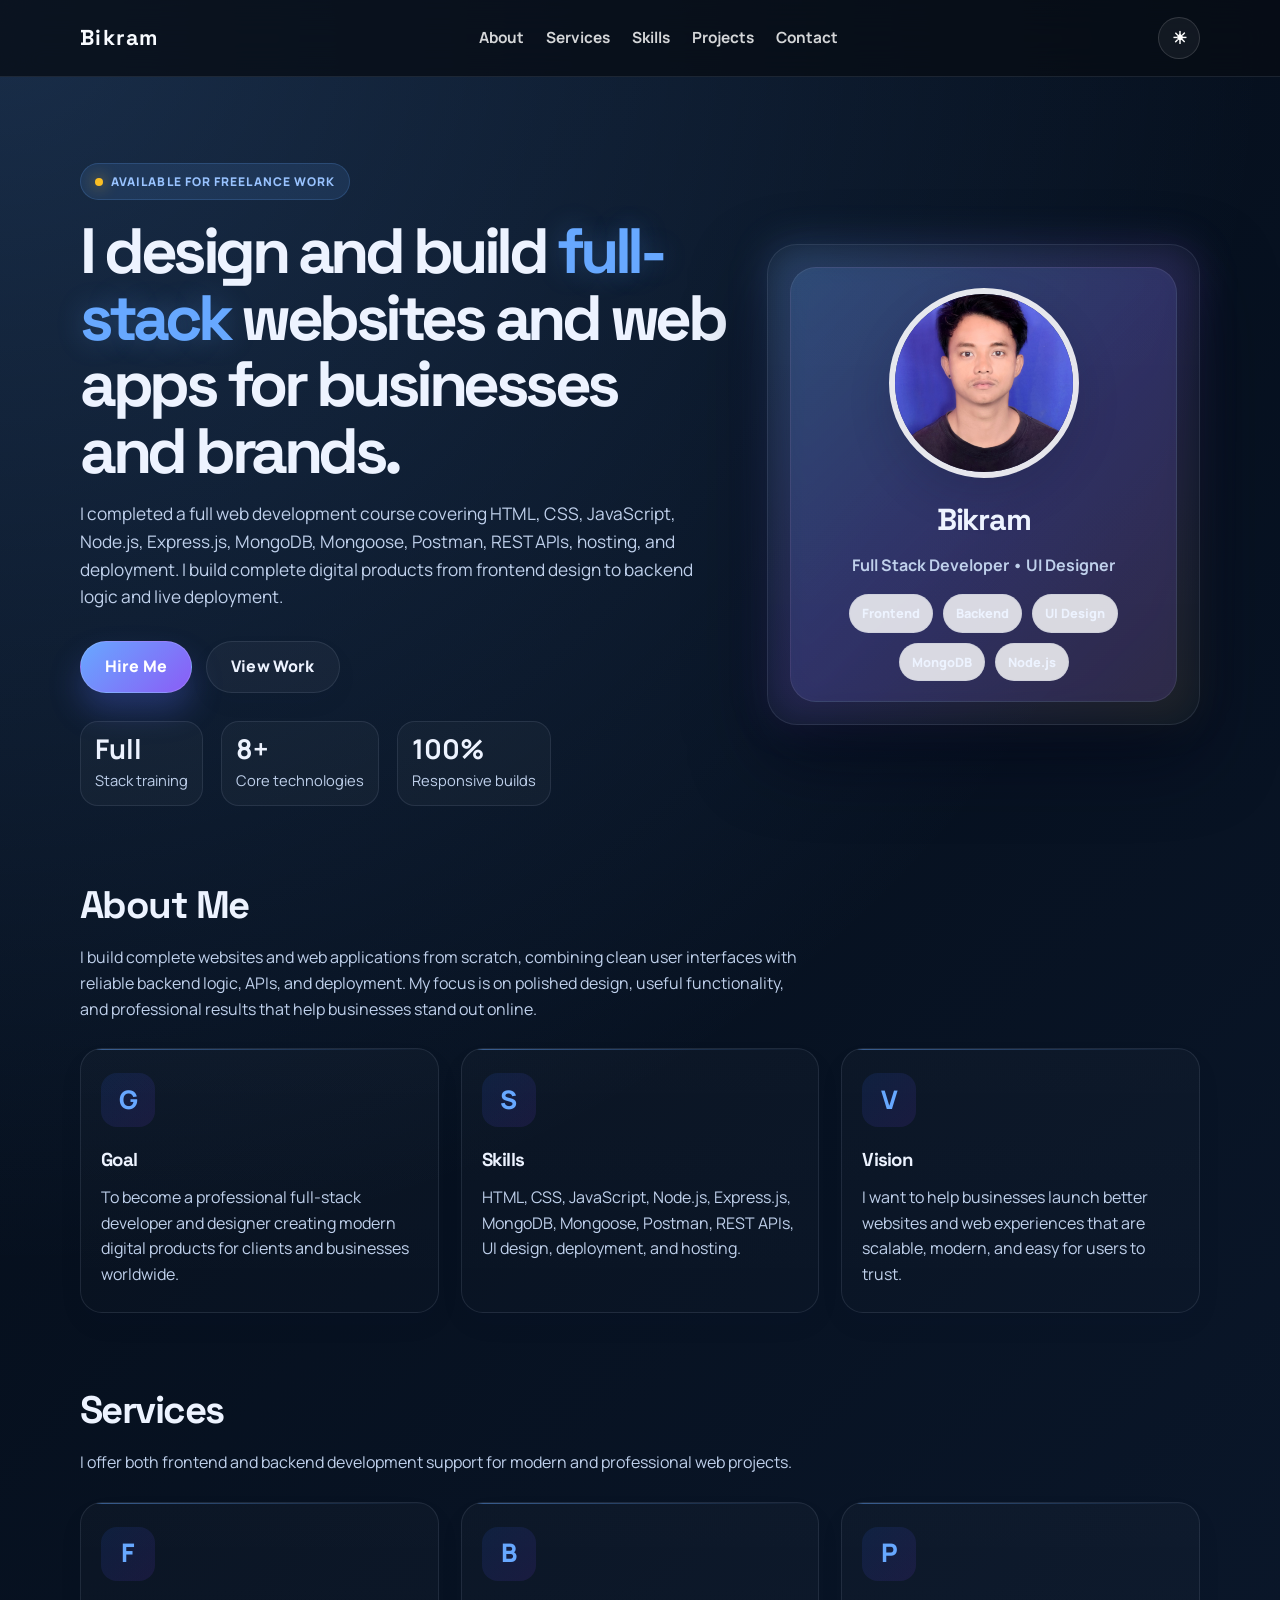
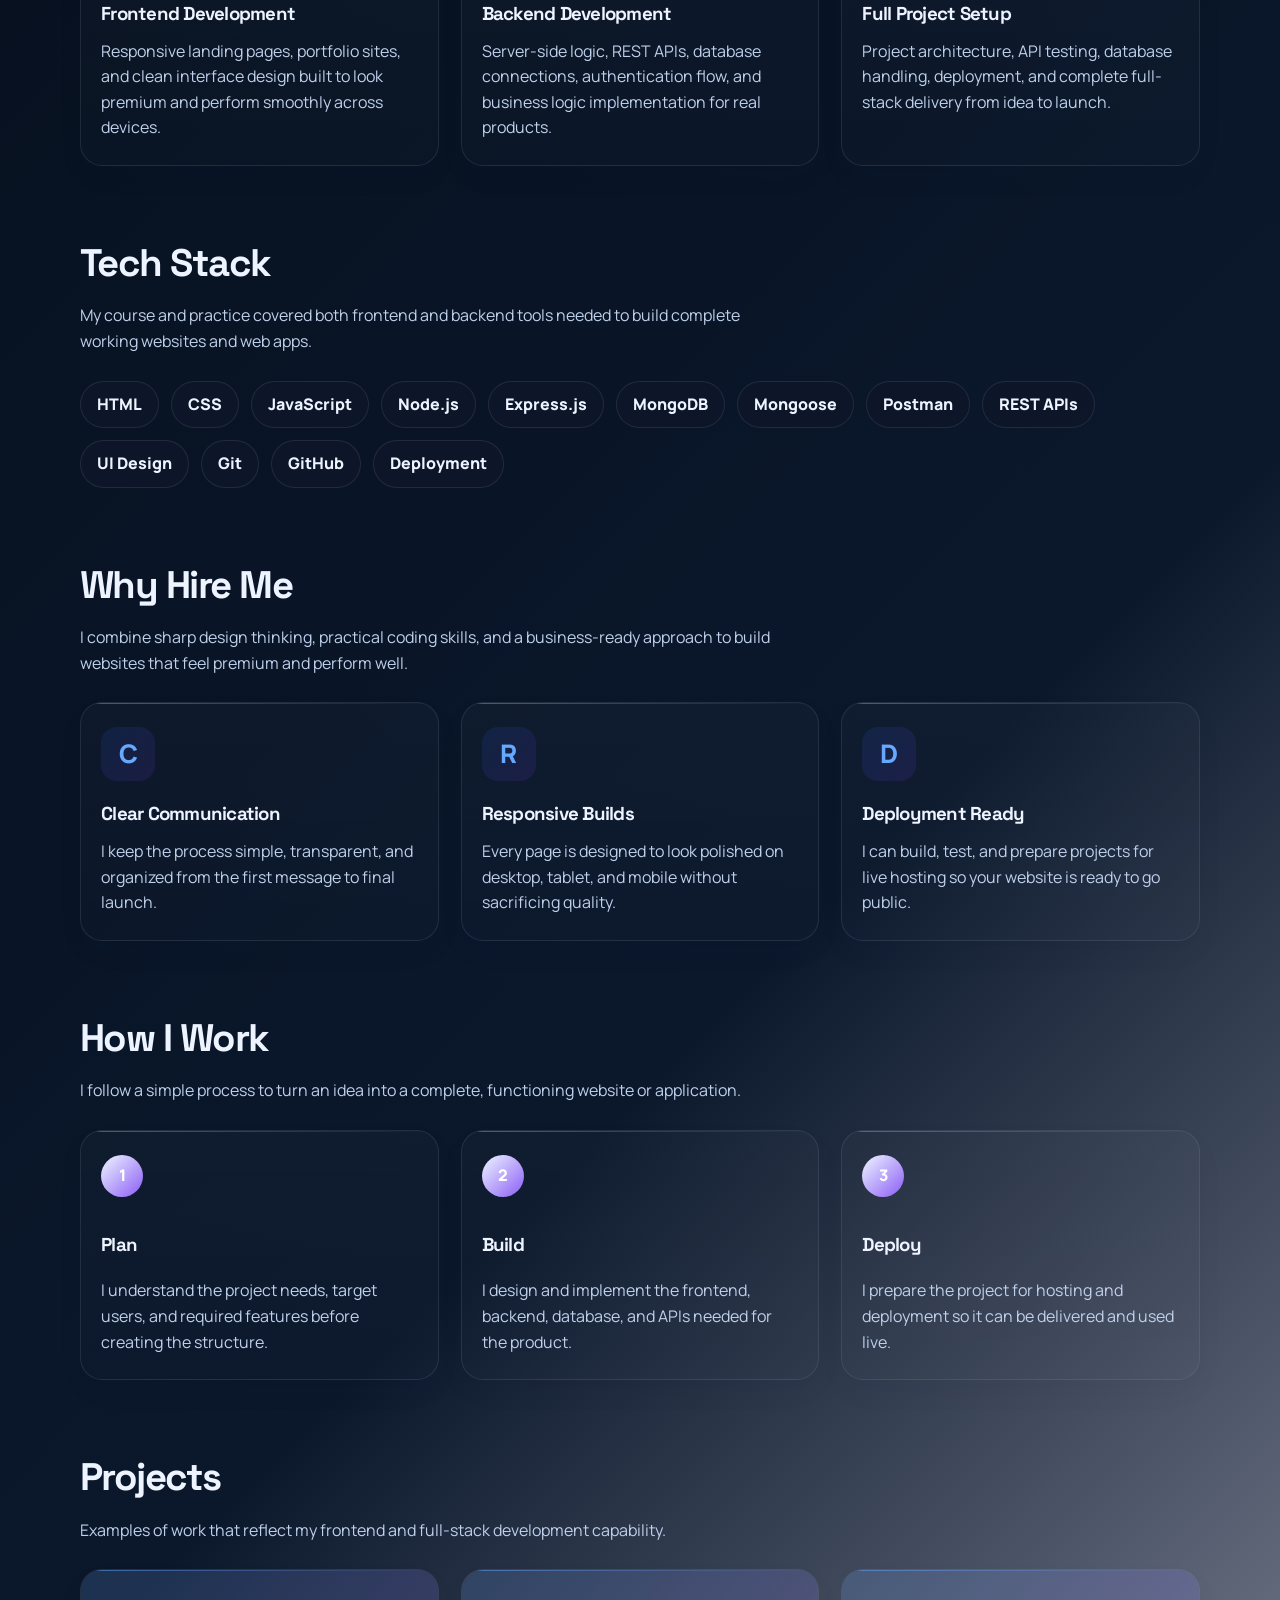
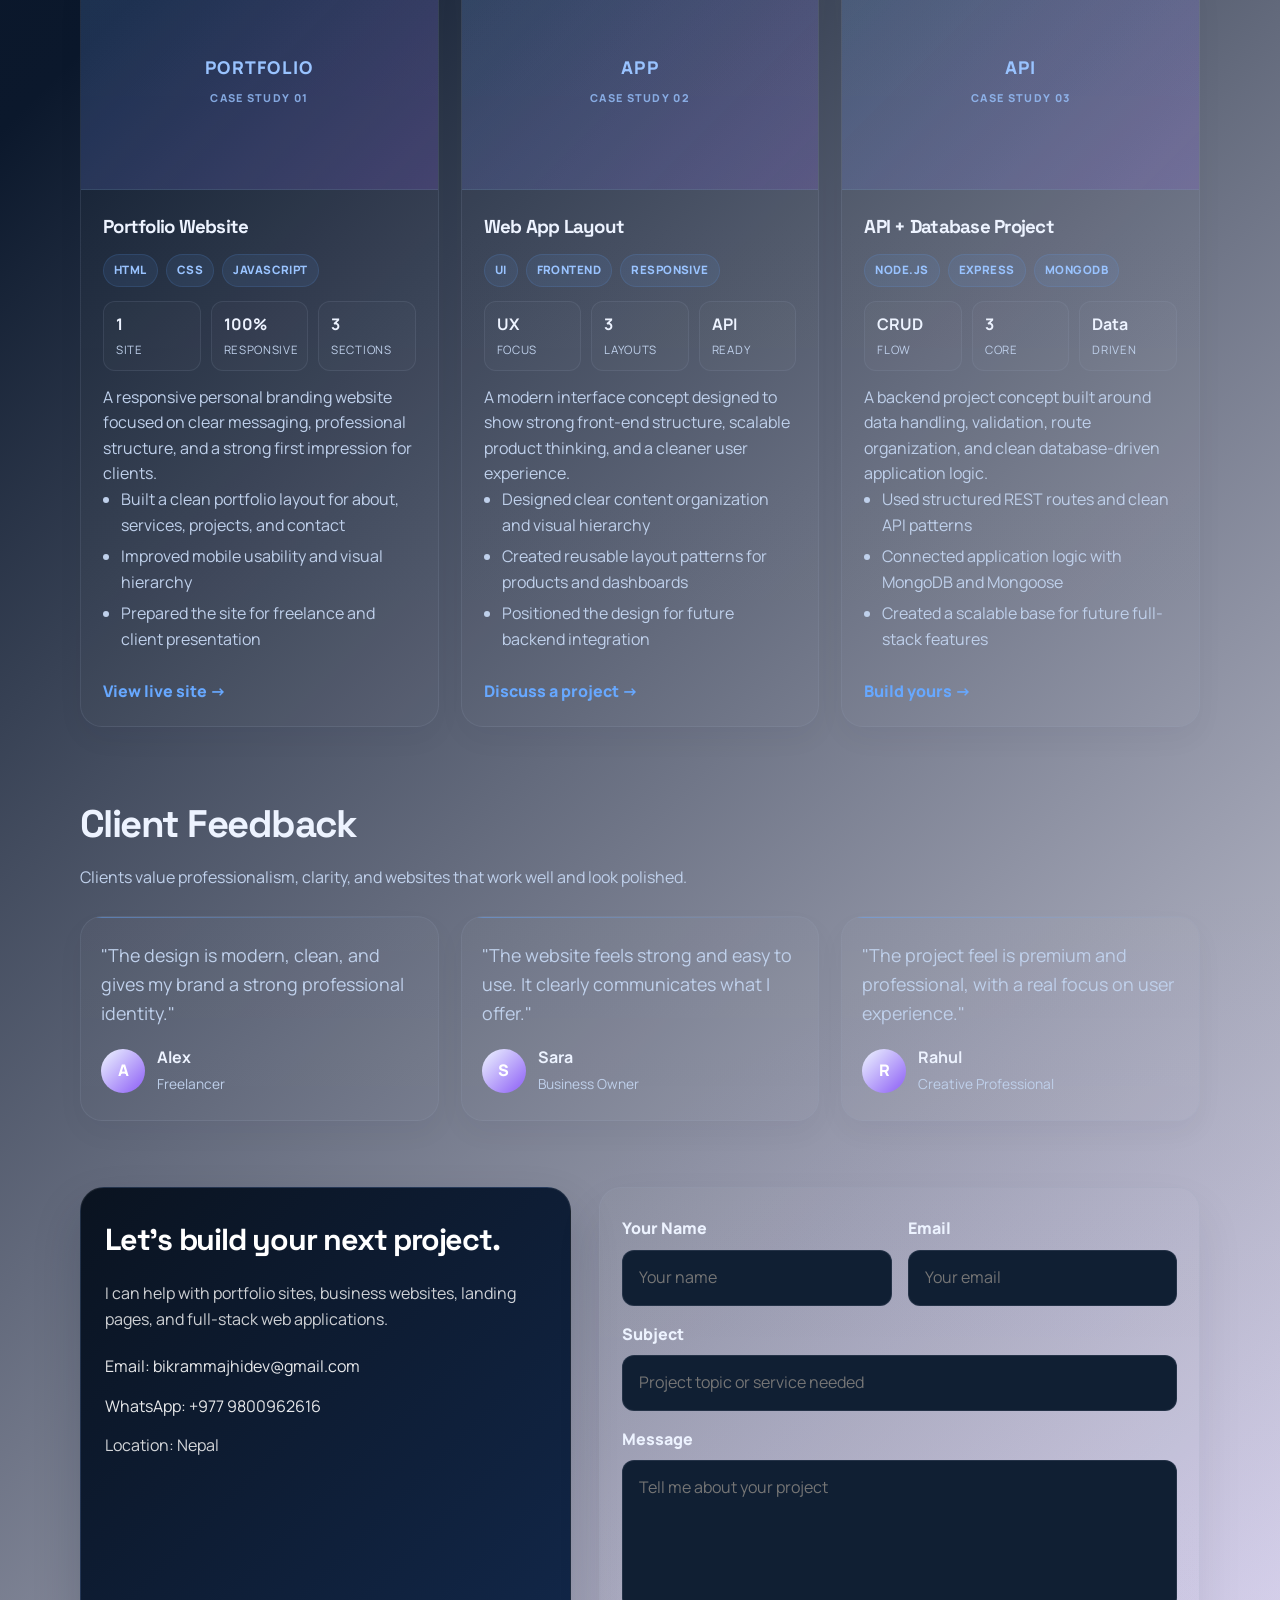
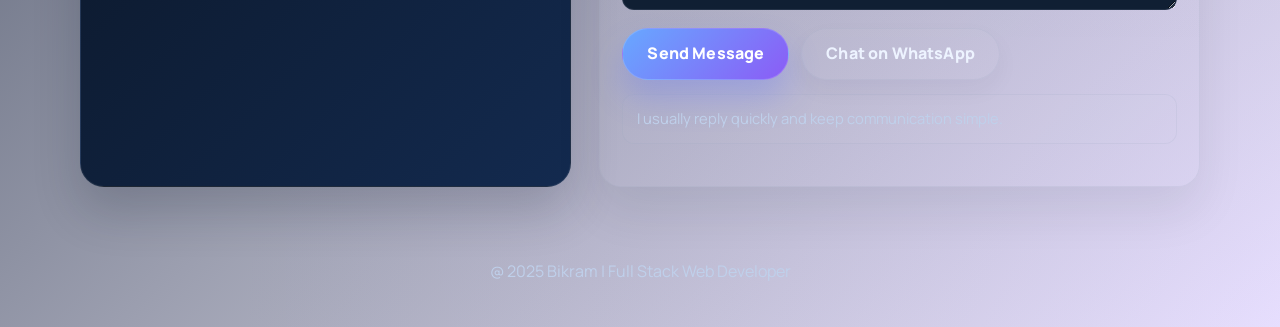
==== index.html @ 083b6a80 "Add final premium portfolio polish Co-authored-by: Copilot <223556219+Copilot@users.noreply.github.c" ====
﻿<!doctype html>
<html lang="en">
  <head>
    <meta charset="UTF-8" />
    <meta name="viewport" content="width=device-width, initial-scale=1.0" />
    <title>Bikram | Full Stack Developer</title>
    <meta
      name="description"
      content="Full stack web developer and UI designer portfolio for Bikram."
    />
    <link rel="stylesheet" href="style.css" />
  </head>
  <body class="dark">
    <header class="topbar">
      <div class="container nav">
        <div class="brand">Bikram</div>
        <nav class="nav-links" aria-label="Main navigation">
          <a href="#about">About</a>
          <a href="#services">Services</a>
          <a href="#skills">Skills</a>
          <a href="#projects">Projects</a>
          <a href="#contact">Contact</a>
        </nav>
        <button class="theme-toggle" id="themeToggle" aria-label="Toggle theme">☀</button>
      </div>
    </header>

    <main>
      <!-- ===== Hero section ===== -->
      <section class="hero">
        <div class="container hero-grid">
          <div>
            <span class="eyebrow">Available for freelance work</span>
            <h1>
              I design and build <span class="highlight">full-stack</span> websites and web apps for businesses and brands.
            </h1>
            <p class="lead">
              I completed a full web development course covering HTML, CSS,
              JavaScript, Node.js, Express.js, MongoDB, Mongoose, Postman, REST APIs,
              hosting, and deployment. I build complete digital products from frontend design
              to backend logic and live deployment.
            </p>

            <div class="hero-actions">
              <a class="btn btn-primary" href="#contact">Hire Me</a>
              <a class="btn btn-secondary" href="#projects">View Work</a>
            </div>

            <div class="mini-stats">
              <div>
                <strong>Full</strong>
                <span>Stack training</span>
              </div>
              <div>
                <strong>8+</strong>
                <span>Core technologies</span>
              </div>
              <div>
                <strong>100%</strong>
                <span>Responsive builds</span>
              </div>
            </div>
          </div>

          <div class="profile-card">
            <div class="profile-box">
              <img src="myphoto.jpg" alt="Bikram profile photo" />
              <h3>Bikram</h3>
              <p class="role">Full Stack Developer • UI Designer</p>
              <div class="profile-badges">
                <span>Frontend</span>
                <span>Backend</span>
                <span>UI Design</span>
                <span>MongoDB</span>
                <span>Node.js</span>
              </div>
            </div>
          </div>
        </div>
      </section>

      <!-- ===== About section ===== -->
      <section id="about">
        <div class="container">
          <div class="section-header">
            <h2>About Me</h2>
            <p>
              I build complete websites and web applications from scratch,
              combining clean user interfaces with reliable backend logic, APIs,
              and deployment. My focus is on polished design, useful functionality,
              and professional results that help businesses stand out online.
            </p>
          </div>

          <div class="grid-3">
            <article class="card">
              <div class="card-icon">G</div>
              <h3>Goal</h3>
              <p>
                To become a professional full-stack developer and designer creating
                modern digital products for clients and businesses worldwide.
              </p>
            </article>
            <article class="card">
              <div class="card-icon">S</div>
              <h3>Skills</h3>
              <p>
                HTML, CSS, JavaScript, Node.js, Express.js, MongoDB, Mongoose,
                Postman, REST APIs, UI design, deployment, and hosting.
              </p>
            </article>
            <article class="card">
              <div class="card-icon">V</div>
              <h3>Vision</h3>
              <p>
                I want to help businesses launch better websites and web experiences
                that are scalable, modern, and easy for users to trust.
              </p>
            </article>
          </div>
        </div>
      </section>

      <!-- ===== Services section ===== -->
      <section id="services">
        <div class="container">
          <div class="section-header">
            <h2>Services</h2>
            <p>
              I offer both frontend and backend development support for modern and
              professional web projects.
            </p>
          </div>

          <div class="grid-3">
            <article class="card">
              <div class="card-icon">F</div>
              <h3>Frontend Development</h3>
              <p>
                Responsive landing pages, portfolio sites, and clean interface design
                built to look premium and perform smoothly across devices.
              </p>
            </article>
            <article class="card">
              <div class="card-icon">B</div>
              <h3>Backend Development</h3>
              <p>
                Server-side logic, REST APIs, database connections, authentication
                flow, and business logic implementation for real products.
              </p>
            </article>
            <article class="card">
              <div class="card-icon">P</div>
              <h3>Full Project Setup</h3>
              <p>
                Project architecture, API testing, database handling, deployment,
                and complete full-stack delivery from idea to launch.
              </p>
            </article>
          </div>
        </div>
      </section>

      <!-- ===== Skills section ===== -->
      <section id="skills">
        <div class="container">
          <div class="section-header">
            <h2>Tech Stack</h2>
            <p>
              My course and practice covered both frontend and backend tools needed to
              build complete working websites and web apps.
            </p>
          </div>

          <div class="skills-wrap">
            <span class="skill-tag">HTML</span>
            <span class="skill-tag">CSS</span>
            <span class="skill-tag">JavaScript</span>
            <span class="skill-tag">Node.js</span>
            <span class="skill-tag">Express.js</span>
            <span class="skill-tag">MongoDB</span>
            <span class="skill-tag">Mongoose</span>
            <span class="skill-tag">Postman</span>
            <span class="skill-tag">REST APIs</span>
            <span class="skill-tag">UI Design</span>
            <span class="skill-tag">Git</span>
            <span class="skill-tag">GitHub</span>
            <span class="skill-tag">Deployment</span>
          </div>
        </div>
      </section>

      <!-- ===== Why hire me section ===== -->
      <section>
        <div class="container">
          <div class="section-header">
            <h2>Why Hire Me</h2>
            <p>
              I combine sharp design thinking, practical coding skills, and a business-ready approach to build websites that feel premium and perform well.
            </p>
          </div>

          <div class="grid-3">
            <article class="card">
              <div class="card-icon">C</div>
              <h3>Clear Communication</h3>
              <p>
                I keep the process simple, transparent, and organized from the first message to final launch.
              </p>
            </article>
            <article class="card">
              <div class="card-icon">R</div>
              <h3>Responsive Builds</h3>
              <p>
                Every page is designed to look polished on desktop, tablet, and mobile without sacrificing quality.
              </p>
            </article>
            <article class="card">
              <div class="card-icon">D</div>
              <h3>Deployment Ready</h3>
              <p>
                I can build, test, and prepare projects for live hosting so your website is ready to go public.
              </p>
            </article>
          </div>
        </div>
      </section>

      <!-- ===== Process section ===== -->
      <section>
        <div class="container">
          <div class="section-header">
            <h2>How I Work</h2>
            <p>
              I follow a simple process to turn an idea into a complete,
              functioning website or application.
            </p>
          </div>

          <div class="process-grid">
            <article class="process-step">
              <div class="step-number">1</div>
              <h3>Plan</h3>
              <p>
                I understand the project needs, target users, and required features
                before creating the structure.
              </p>
            </article>
            <article class="process-step">
              <div class="step-number">2</div>
              <h3>Build</h3>
              <p>
                I design and implement the frontend, backend, database, and APIs needed
                for the product.
              </p>
            </article>
            <article class="process-step">
              <div class="step-number">3</div>
              <h3>Deploy</h3>
              <p>
                I prepare the project for hosting and deployment so it can be delivered
                and used live.
              </p>
            </article>
          </div>
        </div>
      </section>

      <!-- ===== Projects section ===== -->
      <section id="projects">
        <div class="container">
          <div class="section-header">
            <h2>Projects</h2>
            <p>
              Examples of work that reflect my frontend and full-stack development capability.
            </p>
          </div>

          <div class="project-grid">
            <article class="project">
              <div class="project-preview">
                <span>Portfolio</span>
                <small>Case Study 01</small>
              </div>
              <div class="project-body">
                <h3>Portfolio Website</h3>
                <div class="project-meta">
                  <span>HTML</span>
                  <span>CSS</span>
                  <span>JavaScript</span>
                </div>
                <div class="project-stat-row">
                  <div class="project-stat">
                    <strong>1</strong>
                    <span>Site</span>
                  </div>
                  <div class="project-stat">
                    <strong>100%</strong>
                    <span>Responsive</span>
                  </div>
                  <div class="project-stat">
                    <strong>3</strong>
                    <span>Sections</span>
                  </div>
                </div>
                <p>
                  A responsive personal branding website focused on clear messaging,
                  professional structure, and a strong first impression for clients.
                </p>
                <ul class="project-features">
                  <li>Built a clean portfolio layout for about, services, projects, and contact</li>
                  <li>Improved mobile usability and visual hierarchy</li>
                  <li>Prepared the site for freelance and client presentation</li>
                </ul>
                <a
                  class="project-link"
                  href="https://unitebikram-rgb.github.io/Bikram-portfolio/"
                  target="_blank"
                  rel="noreferrer"
                >
                  View live site ->
                </a>
              </div>
            </article>

            <article class="project">
              <div class="project-preview">
                <span>App</span>
                <small>Case Study 02</small>
              </div>
              <div class="project-body">
                <h3>Web App Layout</h3>
                <div class="project-meta">
                  <span>UI</span>
                  <span>Frontend</span>
                  <span>Responsive</span>
                </div>
                <div class="project-stat-row">
                  <div class="project-stat">
                    <strong>UX</strong>
                    <span>Focus</span>
                  </div>
                  <div class="project-stat">
                    <strong>3</strong>
                    <span>Layouts</span>
                  </div>
                  <div class="project-stat">
                    <strong>API</strong>
                    <span>Ready</span>
                  </div>
                </div>
                <p>
                  A modern interface concept designed to show strong front-end
                  structure, scalable product thinking, and a cleaner user experience.
                </p>
                <ul class="project-features">
                  <li>Designed clear content organization and visual hierarchy</li>
                  <li>Created reusable layout patterns for products and dashboards</li>
                  <li>Positioned the design for future backend integration</li>
                </ul>
                <a class="project-link" href="#contact">Discuss a project -></a>
              </div>
            </article>

            <article class="project">
              <div class="project-preview">
                <span>API</span>
                <small>Case Study 03</small>
              </div>
              <div class="project-body">
                <h3>API + Database Project</h3>
                <div class="project-meta">
                  <span>Node.js</span>
                  <span>Express</span>
                  <span>MongoDB</span>
                </div>
                <div class="project-stat-row">
                  <div class="project-stat">
                    <strong>CRUD</strong>
                    <span>Flow</span>
                  </div>
                  <div class="project-stat">
                    <strong>3</strong>
                    <span>Core</span>
                  </div>
                  <div class="project-stat">
                    <strong>Data</strong>
                    <span>Driven</span>
                  </div>
                </div>
                <p>
                  A backend project concept built around data handling, validation,
                  route organization, and clean database-driven application logic.
                </p>
                <ul class="project-features">
                  <li>Used structured REST routes and clean API patterns</li>
                  <li>Connected application logic with MongoDB and Mongoose</li>
                  <li>Created a scalable base for future full-stack features</li>
                </ul>
                <a class="project-link" href="#contact">Build yours -></a>
              </div>
            </article>
          </div>
        </div>
      </section>

      <!-- ===== Testimonials section ===== -->
      <section>
        <div class="container">
          <div class="section-header">
            <h2>Client Feedback</h2>
            <p>
              Clients value professionalism, clarity, and websites that work well and look polished.
            </p>
          </div>

          <div class="testimonial-grid">
            <article class="testimonial">
              <p class="quote">"The design is modern, clean, and gives my brand a strong professional identity."</p>
              <div class="client">
                <div class="avatar">A</div>
                <div>
                  <strong>Alex</strong>
                  <span>Freelancer</span>
                </div>
              </div>
            </article>
            <article class="testimonial">
              <p class="quote">"The website feels strong and easy to use. It clearly communicates what I offer."</p>
              <div class="client">
                <div class="avatar">S</div>
                <div>
                  <strong>Sara</strong>
                  <span>Business Owner</span>
                </div>
              </div>
            </article>
            <article class="testimonial">
              <p class="quote">"The project feel is premium and professional, with a real focus on user experience."</p>
              <div class="client">
                <div class="avatar">R</div>
                <div>
                  <strong>Rahul</strong>
                  <span>Creative Professional</span>
                </div>
              </div>
            </article>
          </div>
        </div>
      </section>

      <!-- ===== Contact section ===== -->
      <section id="contact">
        <div class="container contact-wrap">
          <aside class="contact-panel">
            <h3>Let's build your next project.</h3>
            <p>
              I can help with portfolio sites, business websites, landing pages,
              and full-stack web applications.
            </p>
            <ul class="contact-list">
              <li><a href="mailto:bikrammajhidev@gmail.com">Email: bikrammajhidev@gmail.com</a></li>
              <li><a href="https://wa.me/9779800962616?text=Hello%20Bikram%2C%20I%20want%20to%20discuss%20a%20project." target="_blank" rel="noreferrer">WhatsApp: +977 9800962616</a></li>
              <li>Location: Nepal</li>
            </ul>
          </aside>

          <div class="contact-form">
            <form id="contactForm" action="https://api.web3forms.com/submit" method="POST">
              <input type="hidden" name="access_key" value="aef2890f-d7ae-4a85-b6ca-09733b09c0b0" />
              <input type="hidden" name="from_name" value="Bikram Portfolio Inquiry" />

              <div class="form-grid">
                <div class="field">
                  <label for="name">Your Name</label>
                  <input id="name" name="name" type="text" placeholder="Your name" required />
                </div>
                <div class="field">
                  <label for="email">Email</label>
                  <input id="email" name="email" type="email" placeholder="Your email" required />
                </div>
                <div class="field full">
                  <label for="subject">Subject</label>
                  <input id="subject" name="subject" type="text" placeholder="Project topic or service needed" />
                </div>
                <div class="field full">
                  <label for="message">Message</label>
                  <textarea id="message" name="message" placeholder="Tell me about your project" required></textarea>
                </div>
              </div>

              <div class="contact-actions">
                <button class="btn btn-primary" type="submit">Send Message</button>
                <a class="btn btn-secondary" href="https://wa.me/9779800962616?text=Hello%20Bikram%2C%20I%20want%20to%20discuss%20a%20project." target="_blank" rel="noreferrer">
                  Chat on WhatsApp
                </a>
              </div>

              <p class="form-note" id="formStatus" aria-live="polite">I usually reply quickly and keep communication simple.</p>
            </form>
          </div>
        </div>
      </section>
    </main>

    <footer>
      <div class="container">@ 2025 Bikram | Full Stack Web Developer</div>
    </footer>

    <script src="script.js" defer></script>
  </body>
</html>
---- style.css ----
/* =========================================
   BASE STYLES
   ========================================= */
@import url('https://fonts.googleapis.com/css2?family=Manrope:wght@400;500;600;700;800&family=Space+Grotesk:wght@500;700&display=swap');

:root {
    --bg: #030b16;
    --bg-2: #0b182c;
    --surface: rgba(15, 23, 42, 0.82);
    --surface-soft: #101f33;
    --primary: #eff7ff;
    --primary-bright: #67a8ff;
    --primary-strong: #99c3ff;
    --accent: #8b5cf6;
    --soft-accent: rgba(139, 92, 246, 0.18);
    --text: #edf3ff;
    --muted: #bfd0eb;
    --line: rgba(148, 163, 184, 0.15);
    --shadow: 0 32px 72px rgba(2, 6, 23, 0.52);
    --hero-glow: rgba(103, 168, 255, 0.22);
    --gold: #fbbf24;
    --panel-glow: rgba(103, 168, 255, 0.18);
}

body:not(.dark) {
    --bg: #f4f8ff;
    --bg-2: #edf4ff;
    --surface: #ffffff;
    --surface-soft: #f7fbff;
    --primary: #0f172a;
    --primary-bright: #2563eb;
    --primary-strong: #1d4ed8;
    --accent: #7c3aed;
    --soft-accent: rgba(124, 58, 237, 0.12);
    --text: #111827;
    --muted: #53627a;
    --line: rgba(15, 23, 42, 0.08);
    --shadow: 0 22px 50px rgba(15, 23, 42, 0.08);
    --hero-glow: rgba(37, 99, 235, 0.12);
    --gold: #f59e0b;
    --panel-glow: rgba(37, 99, 235, 0.12);
}

* { box-sizing: border-box; }
html { scroll-behavior: smooth; }
body {
    margin: 0;
    font-family: 'Manrope', 'Segoe UI', Arial, sans-serif;
    background: radial-gradient(circle at top left, var(--hero-glow), transparent 24%), radial-gradient(circle at bottom right, rgba(139,92,246,0.12), transparent 20%), linear-gradient(135deg, var(--bg) 0%, var(--bg-2) 52%, #f3f0ff 100%);
    color: var(--text);
    line-height: 1.6;
    transition: background 0.3s ease, color 0.3s ease;
}

h1, h2, h3, h4, .brand {
    font-family: 'Space Grotesk', 'Manrope', sans-serif;
    letter-spacing: -0.04em;
}

a { color: inherit; text-decoration: none; }
img { max-width: 100%; display: block; }
button, input, textarea { font: inherit; }

.container {
    width: min(1120px, calc(100% - 32px));
    margin: 0 auto;
}

/* =========================================
   NAVIGATION
   ========================================= */
.topbar {
    position: sticky;
    top: 0;
    z-index: 100;
    background: rgba(7, 12, 20, 0.76);
    backdrop-filter: blur(18px);
    border-bottom: 1px solid var(--line);
}

.nav {
    display: flex;
    justify-content: space-between;
    align-items: center;
    min-height: 76px;
    gap: 18px;
}

.brand {
    font-size: 1.35rem;
    font-weight: 800;
    letter-spacing: 0.06em;
    color: #f8fbff;
}

.nav-links {
    display: flex;
    flex-wrap: wrap;
    gap: 22px;
    align-items: center;
    color: rgba(255,255,255,0.92);
    font-size: 0.96rem;
    font-weight: 700;
}

.nav-links a {
    opacity: 0.9;
    transition: opacity 0.2s ease;
}

.nav-links a:hover {
    opacity: 1;
}

.theme-toggle {
    width: 42px;
    height: 42px;
    border: 1px solid rgba(255,255,255,0.14);
    background: rgba(255,255,255,0.05);
    border-radius: 50%;
    cursor: pointer;
    color: white;
    font-size: 1.05rem;
    font-weight: 700;
    transition: transform 0.2s ease, border-color 0.2s ease, background 0.2s ease;
}

.theme-toggle:hover {
    transform: translateY(-1px);
    border-color: rgba(255,255,255,0.2);
    background: rgba(255,255,255,0.09);
}

/* =========================================
   HERO SECTION
   ========================================= */
.hero {
    padding: 86px 0 50px;
}

.hero-grid {
    display: grid;
    grid-template-columns: 1.2fr 0.8fr;
    gap: 38px;
    align-items: center;
}

.eyebrow {
    display: inline-flex;
    align-items: center;
    gap: 8px;
    padding: 8px 14px;
    border-radius: 999px;
    background: rgba(96, 165, 250, 0.12);
    border: 1px solid rgba(96,165,250,0.2);
    color: var(--primary-strong);
    font-size: 0.75rem;
    font-weight: 800;
    letter-spacing: 0.09em;
    text-transform: uppercase;
}

.eyebrow::before {
    content: "";
    width: 8px;
    height: 8px;
    border-radius: 50%;
    background: var(--gold);
    box-shadow: 0 0 15px rgba(251,191,36,0.8);
}

h1 {
    margin: 18px 0 16px;
    font-size: clamp(2.8rem, 5vw, 4.5rem);
    line-height: 1.04;
    letter-spacing: -0.07em;
}

.highlight {
    color: var(--primary-bright);
    text-shadow: 0 0 28px rgba(96,165,250,0.28);
}

.lead {
    margin: 0 0 30px;
    max-width: 640px;
    font-size: 1.08rem;
    color: var(--muted);
}

.hero-actions {
    display: flex;
    flex-wrap: wrap;
    gap: 14px;
    margin-bottom: 28px;
}

.btn {
    display: inline-flex;
    align-items: center;
    justify-content: center;
    min-height: 50px;
    padding: 12px 24px;
    border-radius: 999px;
    font-weight: 800;
    cursor: pointer;
    transition: transform 0.2s ease, box-shadow 0.2s ease, border-color 0.2s ease;
    text-decoration: none;
    letter-spacing: 0.01em;
}

.btn:hover {
    transform: translateY(-2px);
}

.btn-primary {
    background: linear-gradient(135deg, var(--primary-bright), var(--accent));
    color: white;
    box-shadow: 0 18px 32px rgba(91, 112, 255, 0.28);
    border: 1px solid rgba(255,255,255,0.14);
}

.btn-secondary {
    background: rgba(255,255,255,0.04);
    color: var(--text);
    border: 1px solid var(--line);
    box-shadow: 0 10px 24px rgba(15,23,42,0.04);
}

.btn-primary:hover,
.btn-secondary:hover {
    box-shadow: 0 22px 36px rgba(91, 112, 255, 0.22);
}

.mini-stats {
    display: flex;
    flex-wrap: wrap;
    gap: 18px;
}

.mini-stats div {
    min-width: 120px;
    padding: 12px 14px;
    background: rgba(255,255,255,0.03);
    border: 1px solid var(--line);
    border-radius: 18px;
}

.mini-stats strong {
    display: block;
    font-size: 1.7rem;
    line-height: 1.1;
    color: var(--text);
}

.mini-stats span {
    display: block;
    margin-top: 6px;
    font-size: 0.92rem;
    color: var(--muted);
}

/* =========================================
   PROFILE CARD
   ========================================= */
.profile-card {
    background: linear-gradient(180deg, rgba(255,255,255,0.02), rgba(255,255,255,0.01));
    border: 1px solid var(--line);
    border-radius: 30px;
    padding: 22px;
    box-shadow: var(--shadow);
    position: relative;
}

.profile-card::before {
    content: "";
    position: absolute;
    inset: -1px;
    border-radius: 30px;
    background: linear-gradient(135deg, rgba(103,168,255,0.24), rgba(139,92,246,0.18), rgba(251,191,36,0.08));
    z-index: -1;
    filter: blur(18px);
}

.profile-box {
    background: linear-gradient(135deg, rgba(96,165,250,.15), rgba(139,92,246,.16));
    border-radius: 26px;
    padding: 20px;
    text-align: center;
    border: 1px solid rgba(255,255,255,0.08);
    box-shadow: inset 0 0 18px rgba(255,255,255,0.02);
}

.profile-box img {
    width: 190px;
    height: 190px;
    object-fit: cover;
    border-radius: 50%;
    margin: 0 auto 18px;
    border: 6px solid rgba(255,255,255,0.88);
    box-shadow: 0 18px 40px rgba(15,23,42,0.18);
}

.profile-box h3 {
    margin: 0 0 8px;
    font-size: 1.9rem;
}

.role {
    margin: 0 0 16px;
    color: var(--muted);
    font-weight: 700;
}

.profile-badges {
    display: flex;
    flex-wrap: wrap;
    justify-content: center;
    gap: 10px;
}

.profile-badges span {
    display: inline-block;
    background: rgba(255,255,255,0.82);
    border: 1px solid var(--line);
    border-radius: 999px;
    padding: 8px 12px;
    font-size: 0.8rem;
    font-weight: 800;
    color: var(--text);
}

/* =========================================
   GENERAL SECTIONS
   ========================================= */
section { padding: 18px 0 48px; }

.section-header { margin-bottom: 26px; }
.section-header h2 {
    margin: 0 0 10px;
    font-size: clamp(1.9rem, 3vw, 2.7rem);
    letter-spacing: -0.04em;
}
.section-header p {
    margin: 0;
    max-width: 720px;
    color: var(--muted);
}

.card,
.project,
.testimonial,
.process-step,
.contact-form {
    background: linear-gradient(180deg, rgba(255,255,255,0.025), rgba(255,255,255,0.01));
    border: 1px solid var(--line);
    border-radius: 22px;
    box-shadow: 0 12px 28px rgba(15,23,42,0.04);
}

.card,
.project,
.testimonial,
.process-step {
    position: relative;
    overflow: hidden;
}

.card::after,
.project::after,
.testimonial::after,
.process-step::after {
    content: "";
    position: absolute;
    inset: 0 auto auto 0;
    width: 100%;
    height: 1px;
    background: linear-gradient(90deg, rgba(103,168,255,0.5), transparent);
}

.grid-3, .project-grid, .process-grid, .testimonial-grid {
    display: grid;
    grid-template-columns: repeat(3, minmax(0, 1fr));
    gap: 22px;
}

.card,
.process-step,
.testimonial {
    padding: 24px 20px;
}

.card:hover,
.project:hover,
.testimonial:hover,
.process-step:hover {
    transform: translateY(-6px);
    box-shadow: 0 18px 35px rgba(15,23,42,.08);
    transition: transform 0.25s ease, box-shadow 0.25s ease;
}

.card-icon {
    width: 54px;
    height: 54px;
    border-radius: 16px;
    display: grid;
    place-items: center;
    background: linear-gradient(135deg, rgba(37,99,235,.12), rgba(124,58,237,.12));
    font-size: 1.6rem;
    margin-bottom: 18px;
}

.card h3, .project-body h3 { margin: 0 0 10px; }
.card p, .project-body p, .process-step p, .testimonial p { margin: 0; color: var(--muted); }

.skills-wrap {
    display: flex;
    flex-wrap: wrap;
    gap: 12px;
    margin-top: 18px;
}

.skill-tag {
    display: inline-block;
    background: var(--surface);
    border: 1px solid var(--line);
    border-radius: 999px;
    padding: 10px 16px;
    font-weight: 800;
    color: var(--text);
}

/* =========================================
   PROJECTS
   ========================================= */
.project {
    overflow: hidden;
}

.project-preview {
    height: 220px;
    display: flex;
    flex-direction: column;
    align-items: center;
    justify-content: center;
    background: linear-gradient(135deg, rgba(96,165,250,0.16), rgba(139,92,246,0.18));
    color: var(--primary-strong);
    font-weight: 800;
    letter-spacing: 0.08em;
    text-transform: uppercase;
    border-bottom: 1px solid var(--line);
}

.project-preview span {
    font-size: 1.1rem;
}

.project-preview small {
    display: inline-block;
    margin-top: 8px;
    font-size: 0.68rem;
    letter-spacing: 0.12em;
    opacity: 0.8;
}

.project-body {
    padding: 22px;
}

.project-meta {
    display: flex;
    flex-wrap: wrap;
    gap: 8px;
    margin: 12px 0 14px;
}

.project-meta span {
    display: inline-block;
    padding: 6px 10px;
    border-radius: 999px;
    background: rgba(96,165,250,0.09);
    border: 1px solid rgba(96,165,250,0.14);
    font-size: 0.72rem;
    font-weight: 800;
    letter-spacing: 0.04em;
    text-transform: uppercase;
    color: var(--primary-strong);
}

.project-stat-row {
    display: grid;
    grid-template-columns: repeat(3, minmax(0, 1fr));
    gap: 10px;
    margin: 14px 0;
}

.project-stat {
    padding: 10px 12px;
    border-radius: 12px;
    background: rgba(255,255,255,0.02);
    border: 1px solid var(--line);
}

.project-stat strong {
    display: block;
    font-size: 1rem;
    color: var(--text);
}

.project-stat span {
    display: block;
    margin-top: 4px;
    font-size: 0.72rem;
    text-transform: uppercase;
    letter-spacing: 0.06em;
    color: var(--muted);
}

.project-features {
    margin: 0 0 14px;
    padding-left: 18px;
    color: var(--muted);
}

.project-features li + li {
    margin-top: 6px;
}

.project-link {
    display: inline-block;
    margin-top: 12px;
    color: var(--primary-bright);
    font-weight: 800;
}

/* =========================================
   PROCESS + TESTIMONIALS
   ========================================= */
.step-number {
    display: inline-flex;
    width: 42px;
    height: 42px;
    border-radius: 50%;
    align-items: center;
    justify-content: center;
    font-weight: 800;
    color: white;
    background: linear-gradient(135deg, var(--primary), var(--accent));
    margin-bottom: 14px;
}

.card-icon {
    width: 54px;
    height: 54px;
    border-radius: 16px;
    display: grid;
    place-items: center;
    background: linear-gradient(135deg, rgba(37,99,235,.12), rgba(124,58,237,.12));
    font-size: 1.6rem;
    margin-bottom: 18px;
    font-weight: 800;
    color: var(--primary-bright);
}

.quote {
    font-size: 1.12rem;
    margin-bottom: 16px;
}

.client {
    display: flex;
    align-items: center;
    gap: 12px;
    margin-top: 18px;
}

.avatar {
    width: 44px;
    height: 44px;
    border-radius: 50%;
    display: grid;
    place-items: center;
    background: linear-gradient(135deg, var(--primary), var(--accent));
    color: white;
    font-weight: 800;
}

.client strong { display: block; }
.client span { color: var(--muted); font-size: 0.86rem; }

/* =========================================
   CONTACT SECTION
   ========================================= */
.contact-wrap {
    display: grid;
    grid-template-columns: 0.9fr 1.1fr;
    gap: 28px;
}

.contact-panel {
    background: linear-gradient(135deg, #0a1320 0%, #132a4f 100%);
    color: #ffffff;
    border-radius: 24px;
    padding: 28px 24px;
    border: 1px solid rgba(255,255,255,0.08);
    box-shadow: 0 24px 48px rgba(15,23,42,0.2);
}

.contact-panel h3 {
    margin: 0 0 12px;
    font-size: 1.9rem;
}

.contact-panel p {
    color: rgba(255,255,255,0.8);
}

.contact-list {
    list-style: none;
    margin: 22px 0 0;
    padding: 0;
    display: grid;
    gap: 14px;
    color: rgba(255,255,255,0.82);
}

.contact-list a {
    color: rgba(255,255,255,0.9);
    text-decoration: none;
}

.contact-list a:hover {
    color: #ffffff;
}

.contact-form {
    padding: 28px 22px;
    background: linear-gradient(180deg, rgba(255,255,255,0.02), rgba(255,255,255,0.01));
    border: 1px solid rgba(148, 163, 184, 0.18);
    box-shadow: 0 24px 48px rgba(15, 23, 42, 0.08);
}

.contact-actions {
    display: flex;
    gap: 12px;
    flex-wrap: wrap;
    margin-top: 18px;
}

.form-grid {
    display: grid;
    grid-template-columns: repeat(2, minmax(0, 1fr));
    gap: 16px;
}

.field {
    display: flex;
    flex-direction: column;
    gap: 8px;
}

.field.full {
    grid-column: 1 / -1;
}

.field label {
    font-weight: 800;
}

.field input,
.field textarea {
    width: 100%;
    padding: 14px 16px;
    border: 1px solid var(--line);
    border-radius: 12px;
    background: var(--surface-soft);
    color: var(--text);
    transition: border-color 0.2s ease, box-shadow 0.2s ease, transform 0.2s ease;
}

.field input:focus,
.field textarea:focus {
    border-color: rgba(103, 168, 255, 0.8);
    box-shadow: 0 0 0 4px rgba(103, 168, 255, 0.12);
    outline: none;
}

.field textarea {
    min-height: 150px;
    resize: vertical;
}

.form-note {
    margin-top: 14px;
    padding: 12px 14px;
    border-radius: 12px;
    color: var(--muted);
    font-size: 0.92rem;
    background: rgba(255,255,255,0.02);
    border: 1px solid var(--line);
    min-height: 48px;
    display: flex;
    align-items: center;
}

.form-note.is-success {
    background: rgba(34, 197, 94, 0.08);
    border-color: rgba(34, 197, 94, 0.38);
    color: #1f9d5c;
}

.form-note.is-error {
    background: rgba(248, 113, 113, 0.08);
    border-color: rgba(248, 113, 113, 0.35);
    color: #d54a4a;
}

.form-note.is-pending {
    background: rgba(96, 165, 250, 0.08);
    border-color: rgba(96, 165, 250, 0.3);
    color: var(--primary-bright);
}

.form-status {
    margin-top: 14px;
    min-height: 1.4em;
    color: var(--muted);
    font-weight: 700;
}

/* =========================================
   FOOTER
   ========================================= */
footer {
    padding: 24px 0 42px;
    text-align: center;
    color: var(--muted);
}

/* =========================================
   RESPONSIVE LAYOUT
   ========================================= */
@media (max-width: 900px) {
    .hero-grid,
    .grid-3,
    .project-grid,
    .process-grid,
    .testimonial-grid,
    .contact-wrap {
        grid-template-columns: 1fr;
    }

    .nav {
        flex-direction: column;
        justify-content: center;
        padding: 18px 0;
    }
}

@media (max-width: 560px) {
    .form-grid {
        grid-template-columns: 1fr;
    }

    .hero {
        padding-top: 70px;
    }

    .hero-actions {
        flex-direction: column;
    }

    .btn {
        width: 100%;
    }
}
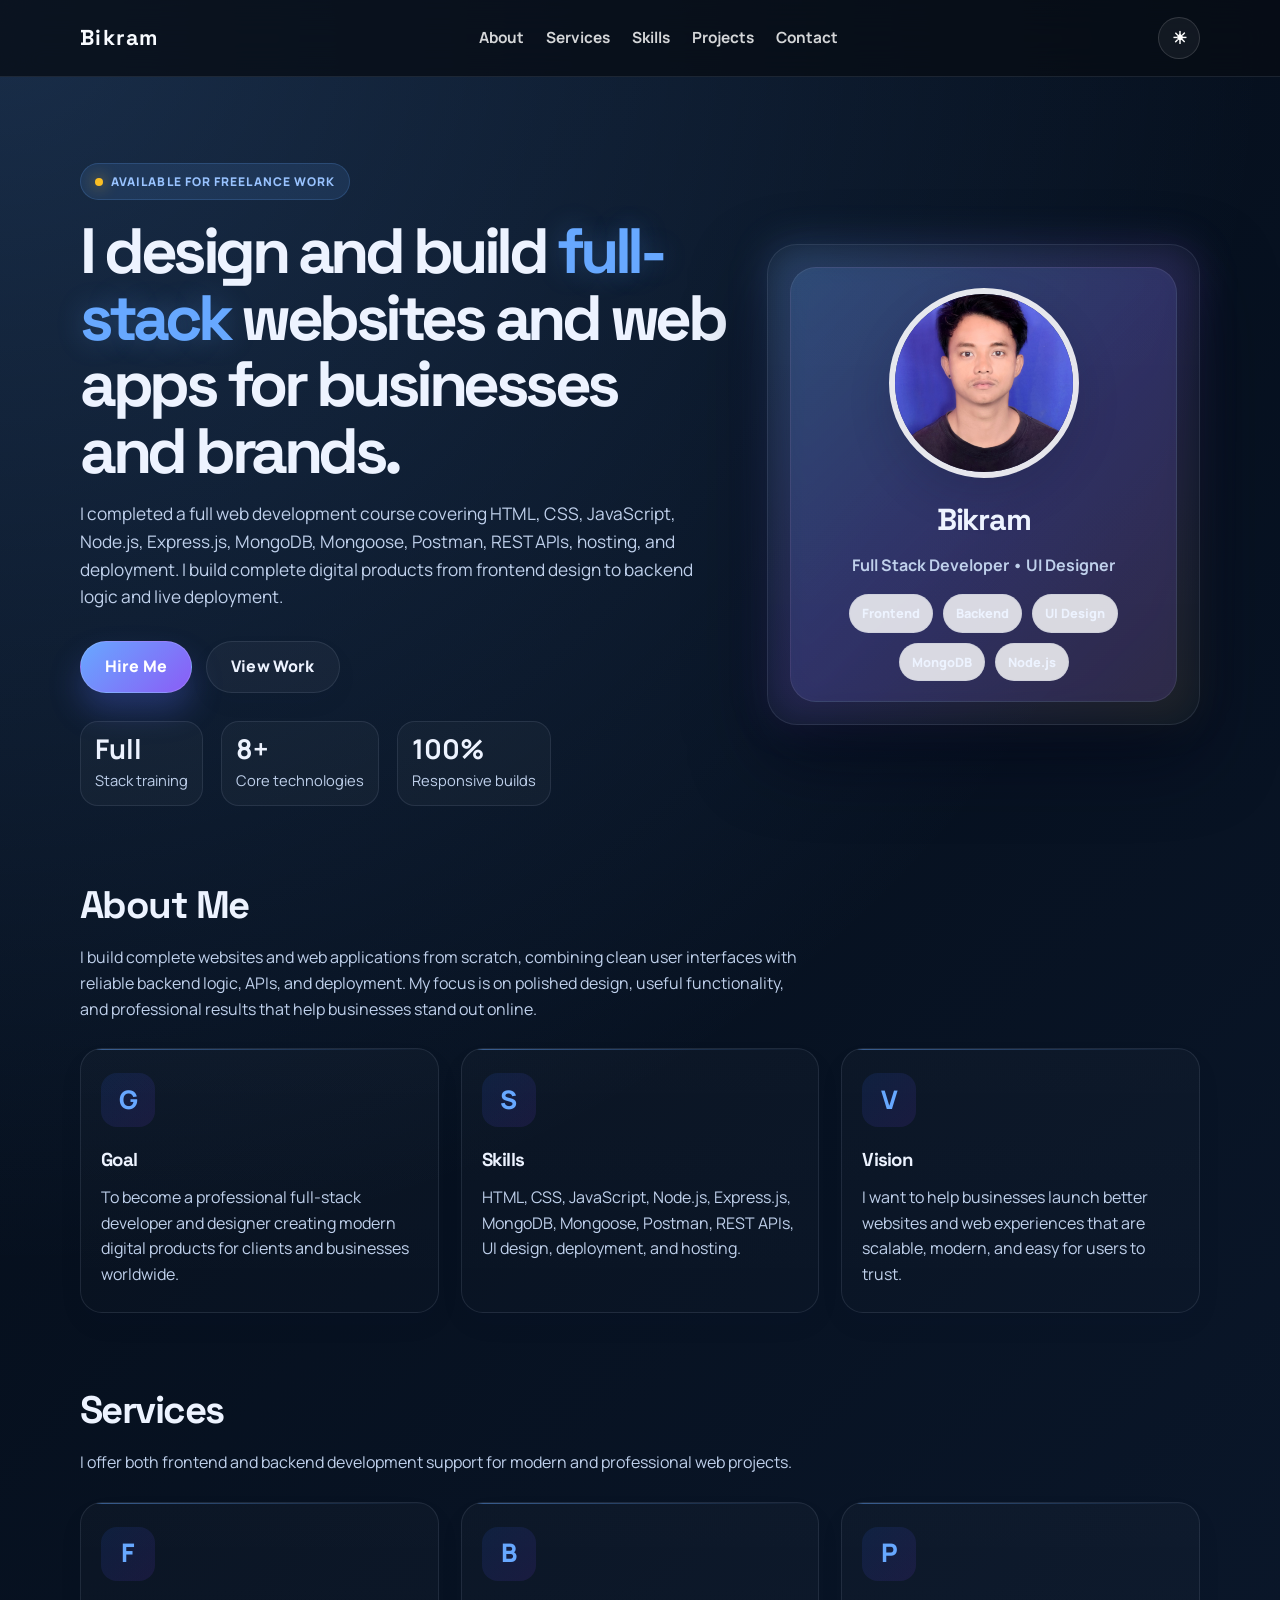
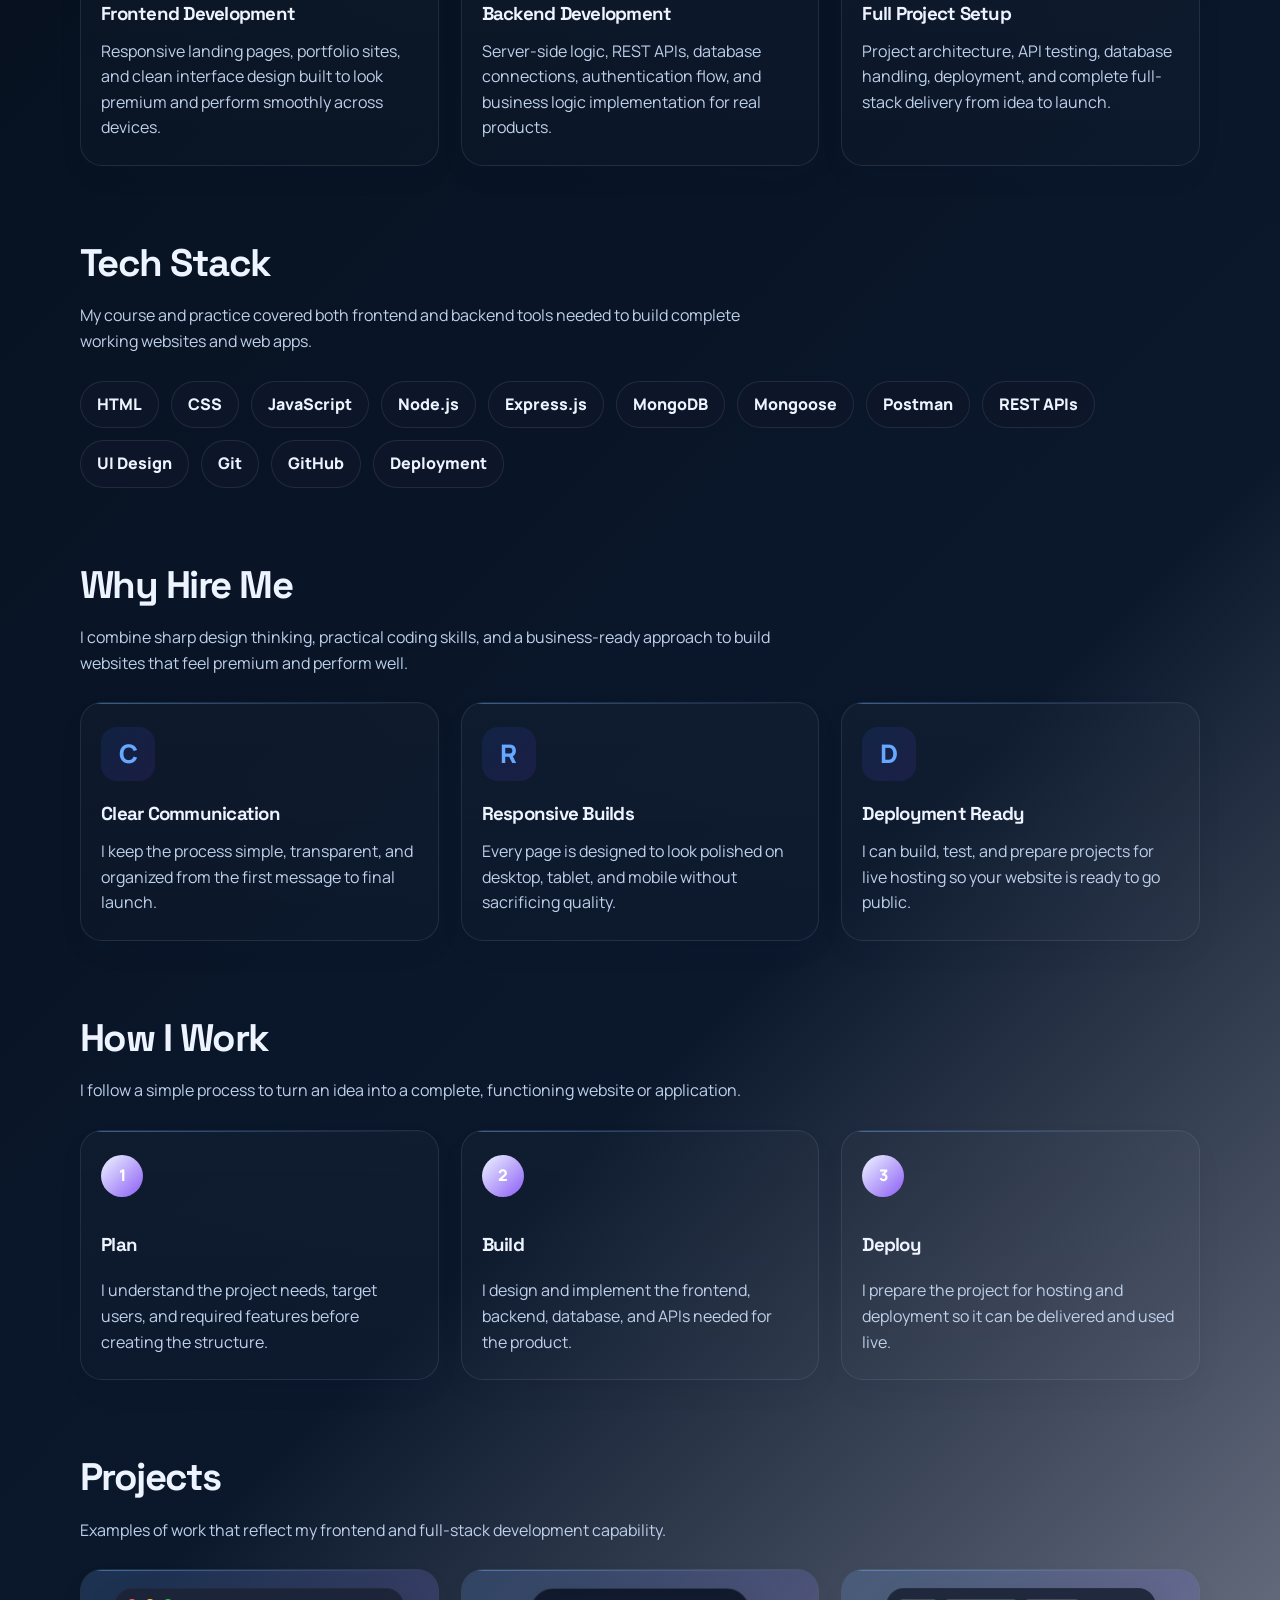
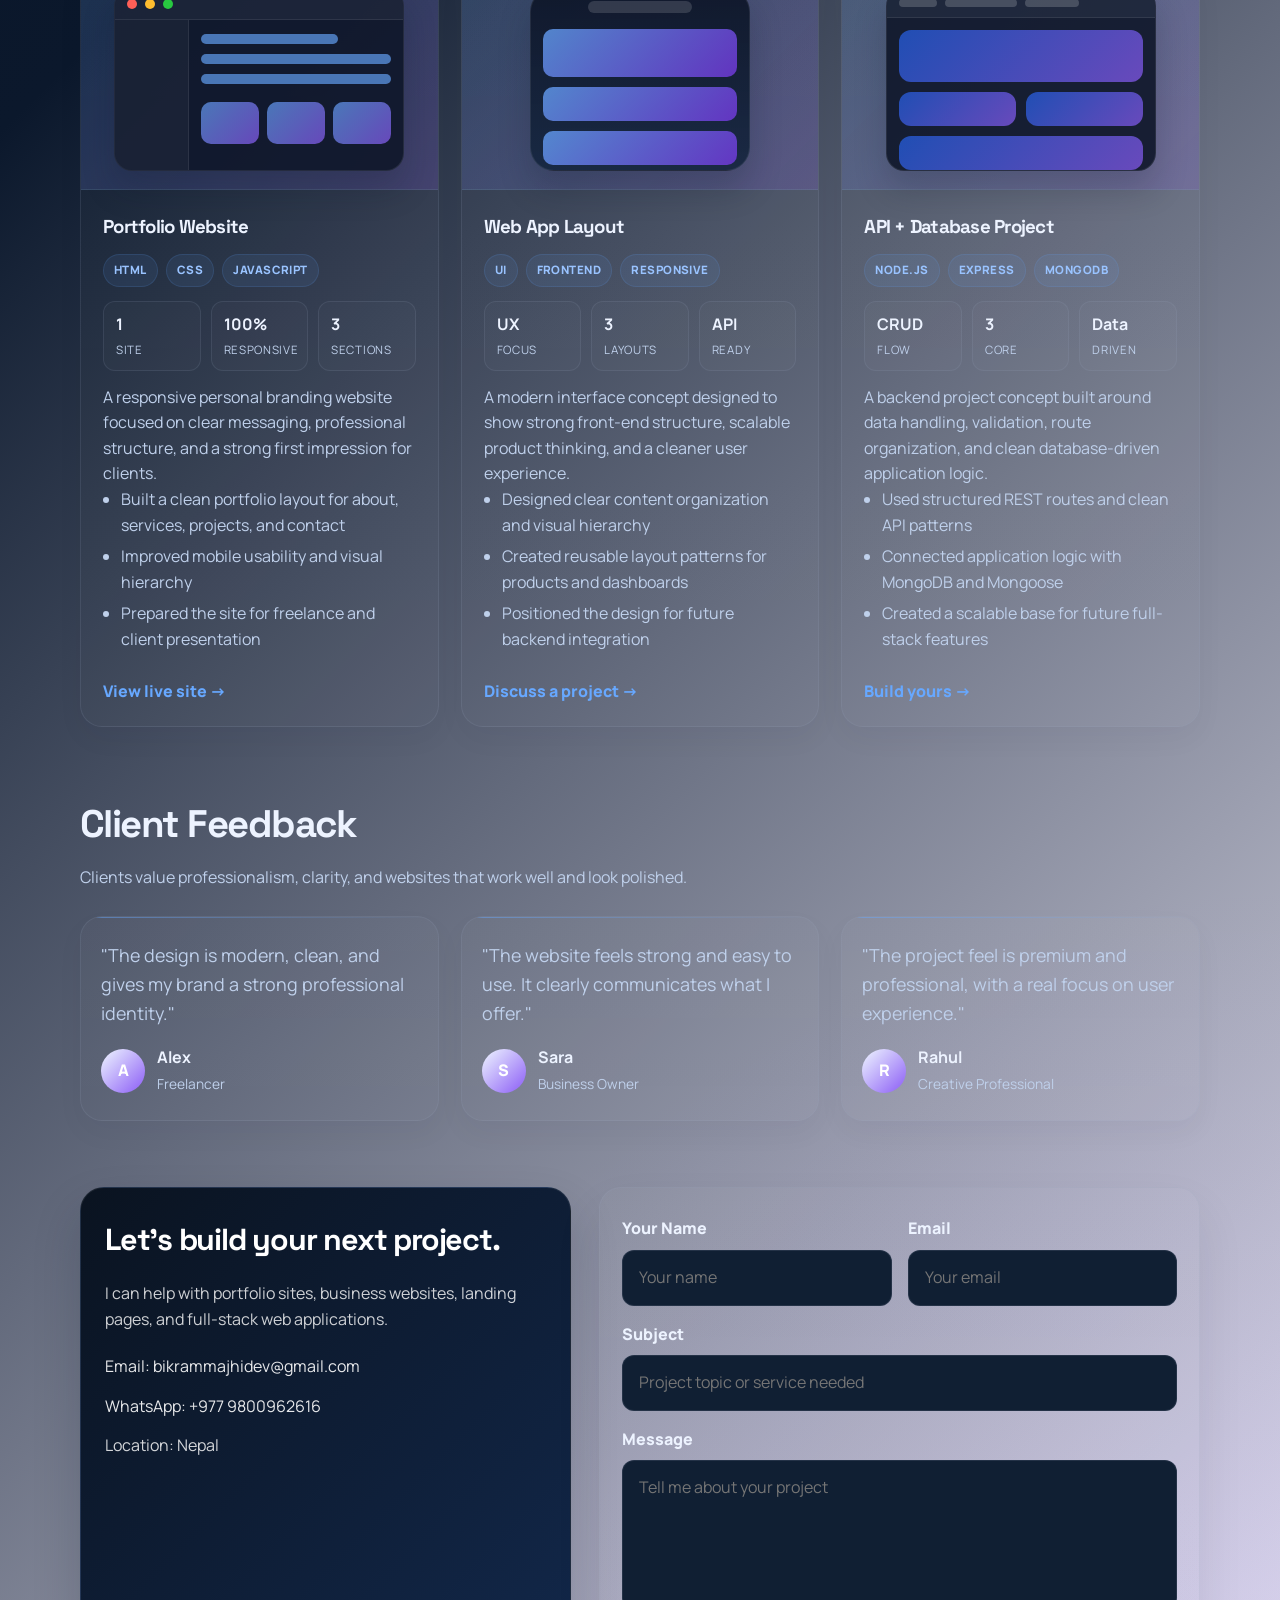
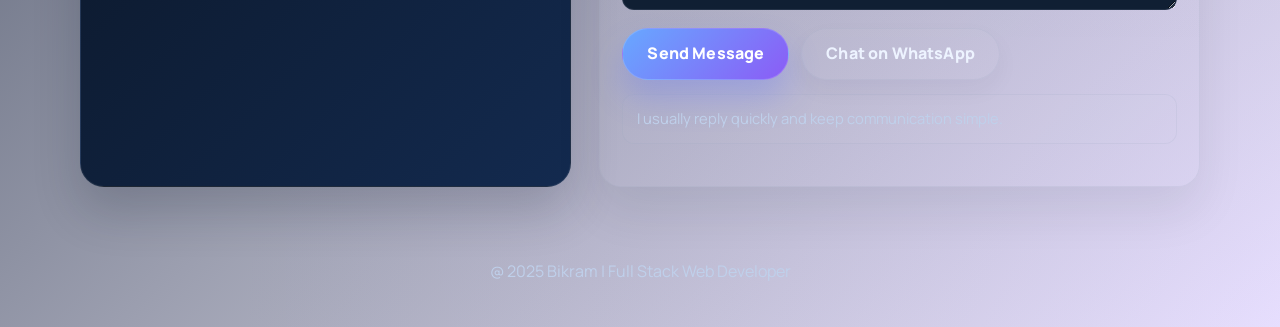
==== commit ed28f7f0: "Add realistic project mockups and premium portfolio visuals Co-authored-by: Copilot <223556219+Copil" ====
--- a/index.html
+++ b/index.html
@@ -278,9 +278,27 @@
 
           <div class="project-grid">
             <article class="project">
-              <div class="project-preview">
-                <span>Portfolio</span>
-                <small>Case Study 01</small>
+              <div class="project-preview project-preview--portfolio">
+                <div class="browser-window">
+                  <div class="browser-topbar">
+                    <span class="dot dot-red"></span>
+                    <span class="dot dot-yellow"></span>
+                    <span class="dot dot-green"></span>
+                  </div>
+                  <div class="browser-body">
+                    <div class="browser-sidebar"></div>
+                    <div class="browser-main">
+                      <div class="browser-line browser-line-lg"></div>
+                      <div class="browser-line"></div>
+                      <div class="browser-line"></div>
+                      <div class="browser-cards">
+                        <span></span>
+                        <span></span>
+                        <span></span>
+                      </div>
+                    </div>
+                  </div>
+                </div>
               </div>
               <div class="project-body">
                 <h3>Portfolio Website</h3>
@@ -324,9 +342,19 @@
             </article>
 
             <article class="project">
-              <div class="project-preview">
-                <span>App</span>
-                <small>Case Study 02</small>
+              <div class="project-preview project-preview--app">
+                <div class="phone-window">
+                  <div class="phone-header"></div>
+                  <div class="phone-content">
+                    <div class="mini-card wide"></div>
+                    <div class="mini-card"></div>
+                    <div class="mini-card"></div>
+                    <div class="mini-grid">
+                      <span></span>
+                      <span></span>
+                    </div>
+                  </div>
+                </div>
               </div>
               <div class="project-body">
                 <h3>Web App Layout</h3>
@@ -363,9 +391,20 @@
             </article>
 
             <article class="project">
-              <div class="project-preview">
-                <span>API</span>
-                <small>Case Study 03</small>
+              <div class="project-preview project-preview--api">
+                <div class="api-window">
+                  <div class="api-header">
+                    <span></span>
+                    <span></span>
+                    <span></span>
+                  </div>
+                  <div class="api-blocks">
+                    <div class="api-block big"></div>
+                    <div class="api-block small"></div>
+                    <div class="api-block small"></div>
+                    <div class="api-block medium"></div>
+                  </div>
+                </div>
               </div>
               <div class="project-body">
                 <h3>API + Database Project</h3>
--- a/style.css
+++ b/style.css
@@ -449,6 +449,7 @@
     letter-spacing: 0.08em;
     text-transform: uppercase;
     border-bottom: 1px solid var(--line);
+    padding: 18px;
 }
 
 .project-preview span {
@@ -461,6 +462,170 @@
     font-size: 0.68rem;
     letter-spacing: 0.12em;
     opacity: 0.8;
+}
+
+.browser-window,
+.phone-window,
+.api-window {
+    width: 100%;
+    max-width: 290px;
+    border-radius: 18px;
+    background: rgba(15, 23, 42, 0.9);
+    border: 1px solid rgba(255, 255, 255, 0.08);
+    box-shadow: 0 18px 32px rgba(15, 23, 42, 0.22);
+    overflow: hidden;
+}
+
+.browser-topbar,
+.api-header {
+    display: flex;
+    align-items: center;
+    gap: 8px;
+    padding: 10px 12px;
+    border-bottom: 1px solid rgba(255,255,255,0.08);
+    background: rgba(148, 163, 184, 0.08);
+}
+
+.dot {
+    width: 10px;
+    height: 10px;
+    border-radius: 50%;
+    display: inline-block;
+}
+
+.dot-red { background: #ff5f57; }
+.dot-yellow { background: #ffbd2f; }
+.dot-green { background: #28c840; }
+
+.browser-body {
+    display: grid;
+    grid-template-columns: 74px 1fr;
+    min-height: 160px;
+}
+
+.browser-sidebar {
+    background: rgba(255,255,255,0.04);
+    border-right: 1px solid rgba(255,255,255,0.08);
+}
+
+.browser-main {
+    padding: 14px 12px;
+}
+
+.browser-line {
+    height: 10px;
+    background: rgba(103, 168, 255, 0.72);
+    border-radius: 999px;
+    margin-bottom: 10px;
+    opacity: 0.9;
+}
+
+.browser-line-lg {
+    width: 72%;
+}
+
+.browser-cards {
+    display: grid;
+    grid-template-columns: repeat(3, minmax(0, 1fr));
+    gap: 8px;
+    margin-top: 18px;
+}
+
+.browser-cards span {
+    display: block;
+    height: 42px;
+    border-radius: 10px;
+    background: linear-gradient(135deg, rgba(103, 168, 255, 0.66), rgba(139, 92, 246, 0.7));
+}
+
+.phone-window {
+    max-width: 220px;
+    border-radius: 24px;
+    padding: 12px;
+    background: linear-gradient(180deg, rgba(15, 23, 42, 0.96), rgba(20, 37, 62, 0.9));
+}
+
+.phone-header {
+    height: 12px;
+    width: 54%;
+    margin: 0 auto 16px;
+    border-radius: 999px;
+    background: rgba(255,255,255,0.14);
+}
+
+.phone-content {
+    display: grid;
+    gap: 10px;
+}
+
+.mini-card {
+    height: 34px;
+    border-radius: 10px;
+    background: linear-gradient(135deg, rgba(103,168,255,0.75), rgba(124,58,237,0.75));
+}
+
+.mini-card.wide {
+    height: 48px;
+}
+
+.mini-grid {
+    display: grid;
+    grid-template-columns: repeat(2, minmax(0, 1fr));
+    gap: 8px;
+}
+
+.mini-grid span {
+    display: block;
+    height: 46px;
+    border-radius: 10px;
+    background: rgba(255,255,255,0.08);
+}
+
+.api-window {
+    max-width: 270px;
+    padding-bottom: 12px;
+}
+
+.api-header span {
+    display: block;
+    width: 38px;
+    height: 8px;
+    border-radius: 999px;
+    background: rgba(255,255,255,0.18);
+}
+
+.api-header span:nth-child(2) {
+    width: 72px;
+}
+
+.api-header span:nth-child(3) {
+    width: 54px;
+}
+
+.api-blocks {
+    display: grid;
+    grid-template-columns: 1fr 1fr;
+    gap: 10px;
+    padding: 12px;
+}
+
+.api-block {
+    border-radius: 12px;
+    background: linear-gradient(135deg, rgba(37,99,235,0.7), rgba(139,92,246,0.7));
+}
+
+.api-block.big {
+    grid-column: 1 / -1;
+    height: 52px;
+}
+
+.api-block.medium {
+    grid-column: 1 / -1;
+    height: 34px;
+}
+
+.api-block.small {
+    height: 34px;
 }
 
 .project-body {
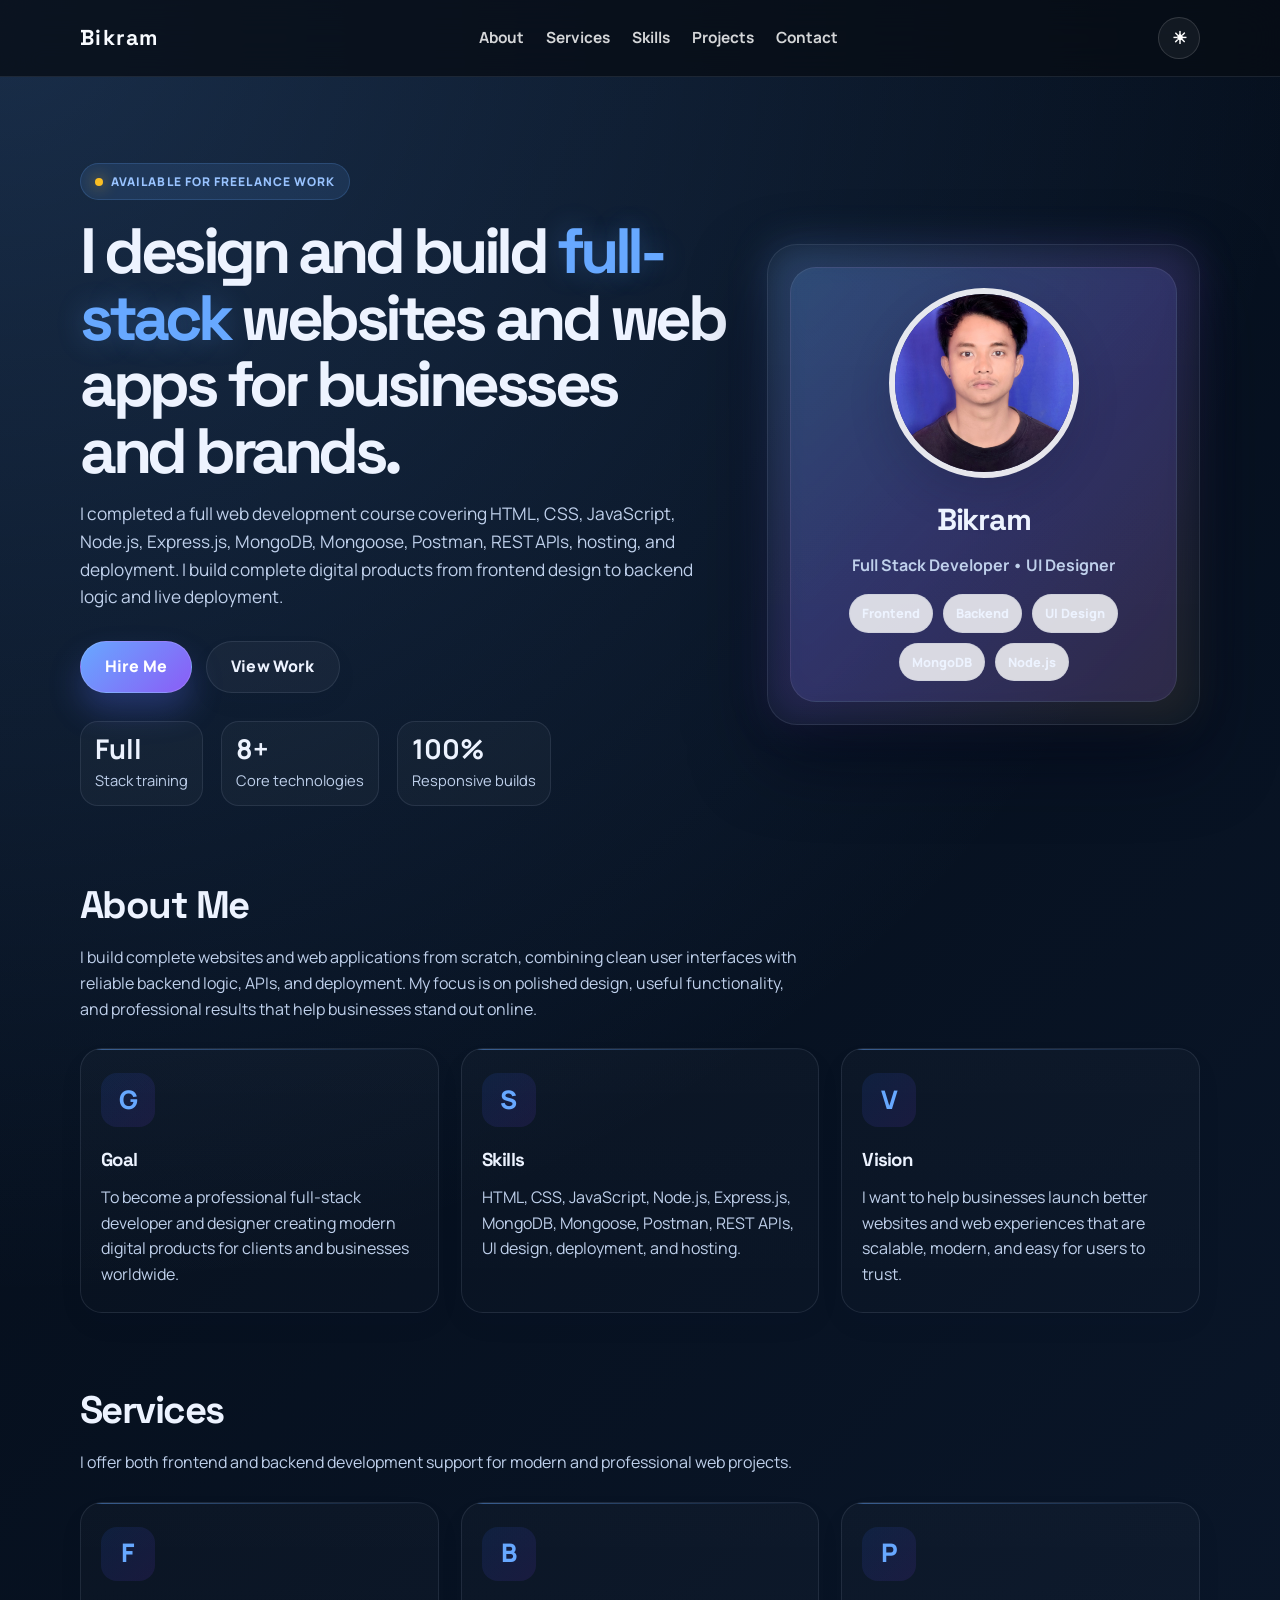
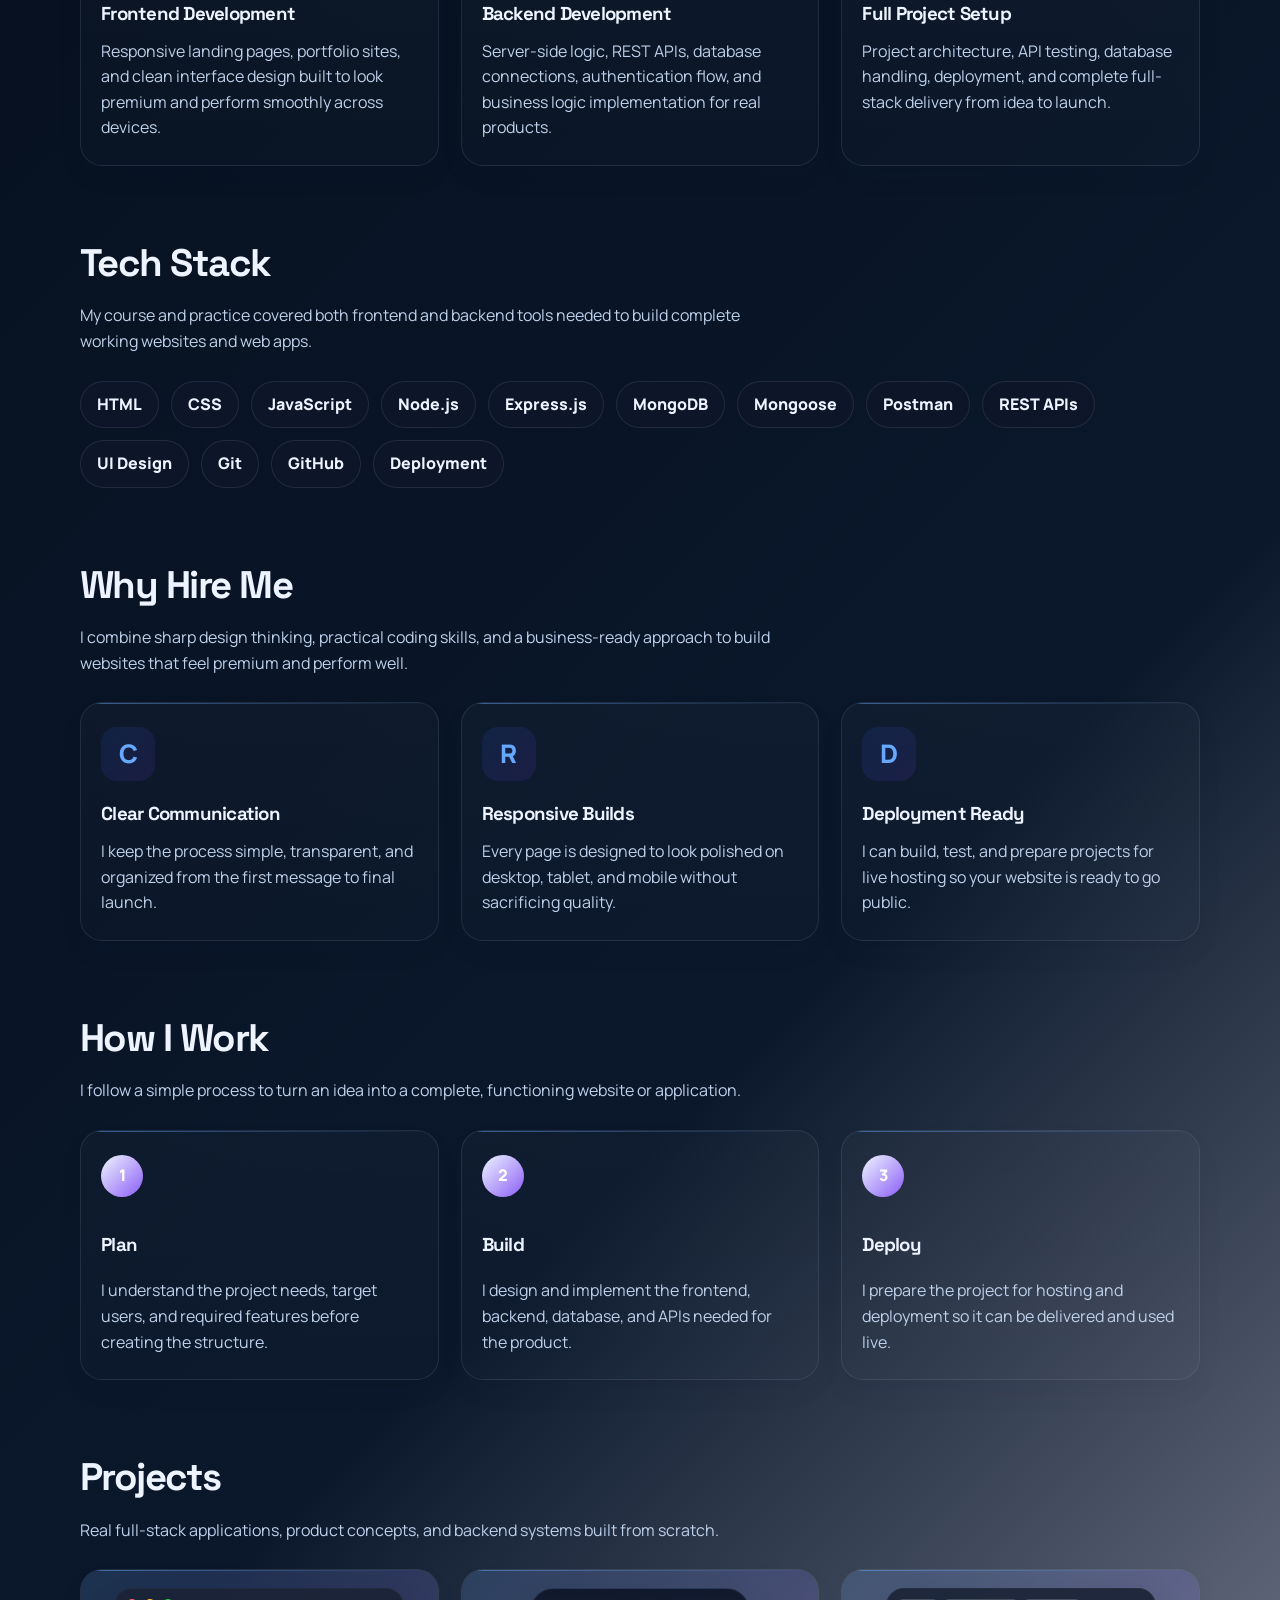
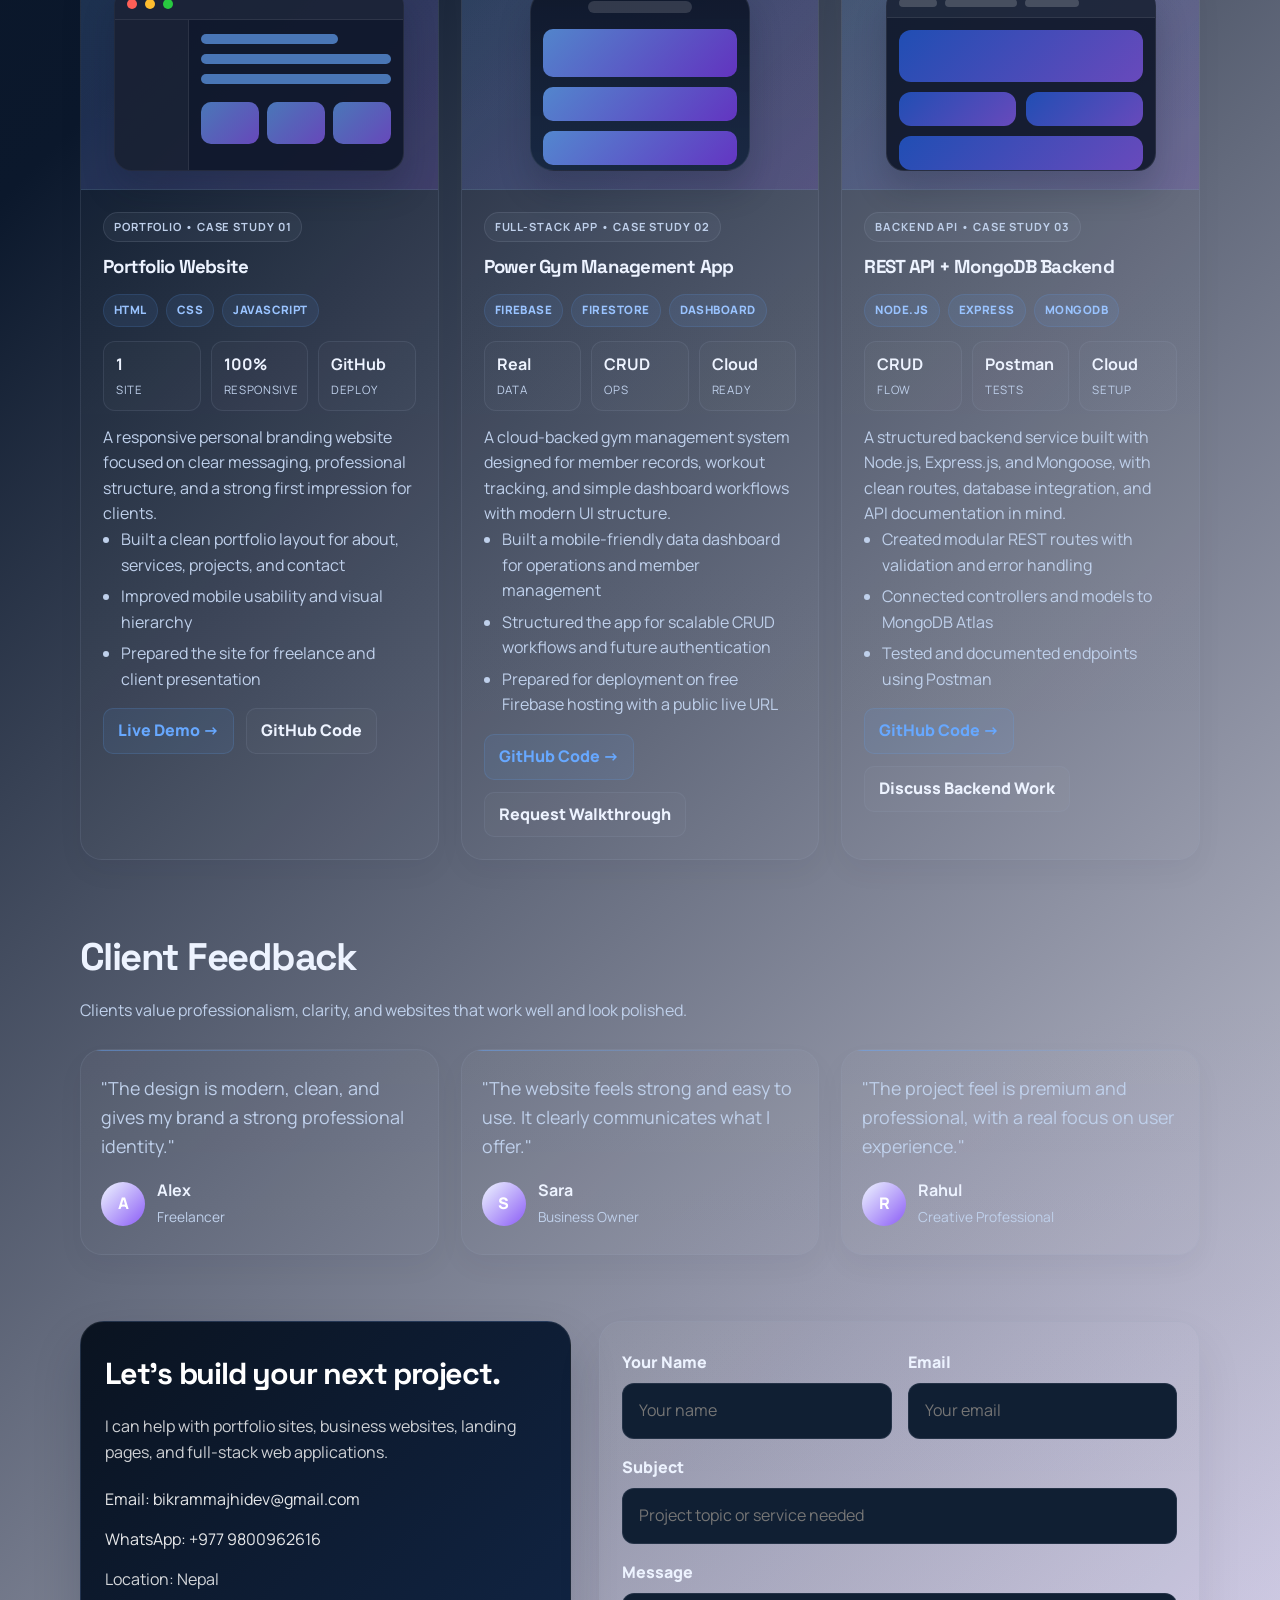
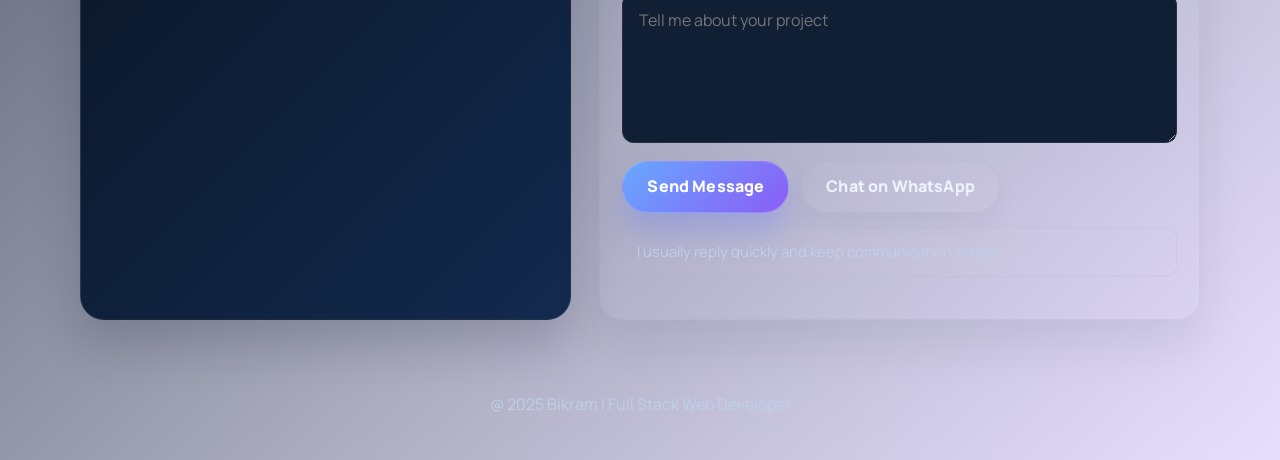
==== commit e424db3b: "Refine project cards for real client-facing portfolio Co-authored-by: Copilot <223556219+Copilot@use" ====
--- a/index.html
+++ b/index.html
@@ -272,7 +272,7 @@
           <div class="section-header">
             <h2>Projects</h2>
             <p>
-              Examples of work that reflect my frontend and full-stack development capability.
+              Real full-stack applications, product concepts, and backend systems built from scratch.
             </p>
           </div>
 
@@ -301,6 +301,7 @@
                 </div>
               </div>
               <div class="project-body">
+                <span class="project-label">Portfolio • Case Study 01</span>
                 <h3>Portfolio Website</h3>
                 <div class="project-meta">
                   <span>HTML</span>
@@ -317,8 +318,8 @@
                     <span>Responsive</span>
                   </div>
                   <div class="project-stat">
-                    <strong>3</strong>
-                    <span>Sections</span>
+                    <strong>GitHub</strong>
+                    <span>Deploy</span>
                   </div>
                 </div>
                 <p>
@@ -330,14 +331,24 @@
                   <li>Improved mobile usability and visual hierarchy</li>
                   <li>Prepared the site for freelance and client presentation</li>
                 </ul>
-                <a
-                  class="project-link"
-                  href="https://unitebikram-rgb.github.io/Bikram-portfolio/"
-                  target="_blank"
-                  rel="noreferrer"
-                >
-                  View live site ->
-                </a>
+                <div class="project-links">
+                  <a
+                    class="project-link"
+                    href="https://unitebikram-rgb.github.io/Bikram-portfolio/"
+                    target="_blank"
+                    rel="noreferrer"
+                  >
+                    Live Demo →
+                  </a>
+                  <a
+                    class="project-link secondary"
+                    href="https://github.com/unitebikram-rgb/Bikram-portfolio"
+                    target="_blank"
+                    rel="noreferrer"
+                  >
+                    GitHub Code
+                  </a>
+                </div>
               </div>
             </article>
 
@@ -357,36 +368,42 @@
                 </div>
               </div>
               <div class="project-body">
-                <h3>Web App Layout</h3>
+                <span class="project-label">Full-Stack App • Case Study 02</span>
+                <h3>Power Gym Management App</h3>
                 <div class="project-meta">
-                  <span>UI</span>
-                  <span>Frontend</span>
-                  <span>Responsive</span>
+                  <span>Firebase</span>
+                  <span>Firestore</span>
+                  <span>Dashboard</span>
                 </div>
                 <div class="project-stat-row">
                   <div class="project-stat">
-                    <strong>UX</strong>
-                    <span>Focus</span>
-                  </div>
-                  <div class="project-stat">
-                    <strong>3</strong>
-                    <span>Layouts</span>
-                  </div>
-                  <div class="project-stat">
-                    <strong>API</strong>
+                    <strong>Real</strong>
+                    <span>Data</span>
+                  </div>
+                  <div class="project-stat">
+                    <strong>CRUD</strong>
+                    <span>Ops</span>
+                  </div>
+                  <div class="project-stat">
+                    <strong>Cloud</strong>
                     <span>Ready</span>
                   </div>
                 </div>
                 <p>
-                  A modern interface concept designed to show strong front-end
-                  structure, scalable product thinking, and a cleaner user experience.
+                  A cloud-backed gym management system designed for member records,
+                  workout tracking, and simple dashboard workflows with modern UI structure.
                 </p>
                 <ul class="project-features">
-                  <li>Designed clear content organization and visual hierarchy</li>
-                  <li>Created reusable layout patterns for products and dashboards</li>
-                  <li>Positioned the design for future backend integration</li>
+                  <li>Built a mobile-friendly data dashboard for operations and member management</li>
+                  <li>Structured the app for scalable CRUD workflows and future authentication</li>
+                  <li>Prepared for deployment on free Firebase hosting with a public live URL</li>
                 </ul>
-                <a class="project-link" href="#contact">Discuss a project -></a>
+                <div class="project-links">
+                  <a class="project-link" href="https://github.com/unitebikram-rgb" target="_blank" rel="noreferrer">
+                    GitHub Code →
+                  </a>
+                  <a class="project-link secondary" href="#contact">Request Walkthrough</a>
+                </div>
               </div>
             </article>
 
@@ -407,7 +424,8 @@
                 </div>
               </div>
               <div class="project-body">
-                <h3>API + Database Project</h3>
+                <span class="project-label">Backend API • Case Study 03</span>
+                <h3>REST API + MongoDB Backend</h3>
                 <div class="project-meta">
                   <span>Node.js</span>
                   <span>Express</span>
@@ -419,24 +437,29 @@
                     <span>Flow</span>
                   </div>
                   <div class="project-stat">
-                    <strong>3</strong>
-                    <span>Core</span>
-                  </div>
-                  <div class="project-stat">
-                    <strong>Data</strong>
-                    <span>Driven</span>
+                    <strong>Postman</strong>
+                    <span>Tests</span>
+                  </div>
+                  <div class="project-stat">
+                    <strong>Cloud</strong>
+                    <span>Setup</span>
                   </div>
                 </div>
                 <p>
-                  A backend project concept built around data handling, validation,
-                  route organization, and clean database-driven application logic.
+                  A structured backend service built with Node.js, Express.js, and Mongoose,
+                  with clean routes, database integration, and API documentation in mind.
                 </p>
                 <ul class="project-features">
-                  <li>Used structured REST routes and clean API patterns</li>
-                  <li>Connected application logic with MongoDB and Mongoose</li>
-                  <li>Created a scalable base for future full-stack features</li>
+                  <li>Created modular REST routes with validation and error handling</li>
+                  <li>Connected controllers and models to MongoDB Atlas</li>
+                  <li>Tested and documented endpoints using Postman</li>
                 </ul>
-                <a class="project-link" href="#contact">Build yours -></a>
+                <div class="project-links">
+                  <a class="project-link" href="https://github.com/unitebikram-rgb" target="_blank" rel="noreferrer">
+                    GitHub Code →
+                  </a>
+                  <a class="project-link secondary" href="#contact">Discuss Backend Work</a>
+                </div>
               </div>
             </article>
           </div>
--- a/style.css
+++ b/style.css
@@ -691,11 +691,50 @@
     margin-top: 6px;
 }
 
+.project-label {
+    display: inline-flex;
+    margin-bottom: 10px;
+    border-radius: 999px;
+    background: rgba(148, 163, 184, 0.08);
+    border: 1px solid rgba(148, 163, 184, 0.18);
+    padding: 5px 10px;
+    font-size: 0.7rem;
+    font-weight: 700;
+    letter-spacing: 0.08em;
+    text-transform: uppercase;
+    color: var(--muted);
+}
+
+.project-links {
+    display: flex;
+    flex-wrap: wrap;
+    gap: 12px;
+    margin-top: 16px;
+}
+
 .project-link {
-    display: inline-block;
-    margin-top: 12px;
+    display: inline-flex;
+    align-items: center;
+    justify-content: center;
+    min-height: 42px;
+    padding: 9px 14px;
+    border-radius: 10px;
     color: var(--primary-bright);
     font-weight: 800;
+    background: rgba(96,165,250,0.08);
+    border: 1px solid rgba(96,165,250,0.16);
+    transition: transform 0.2s ease, border-color 0.2s ease;
+}
+
+.project-link:hover {
+    transform: translateY(-1px);
+    border-color: rgba(96,165,250,0.3);
+}
+
+.project-link.secondary {
+    color: var(--text);
+    background: rgba(255,255,255,0.02);
+    border-color: var(--line);
 }
 
 /* =========================================
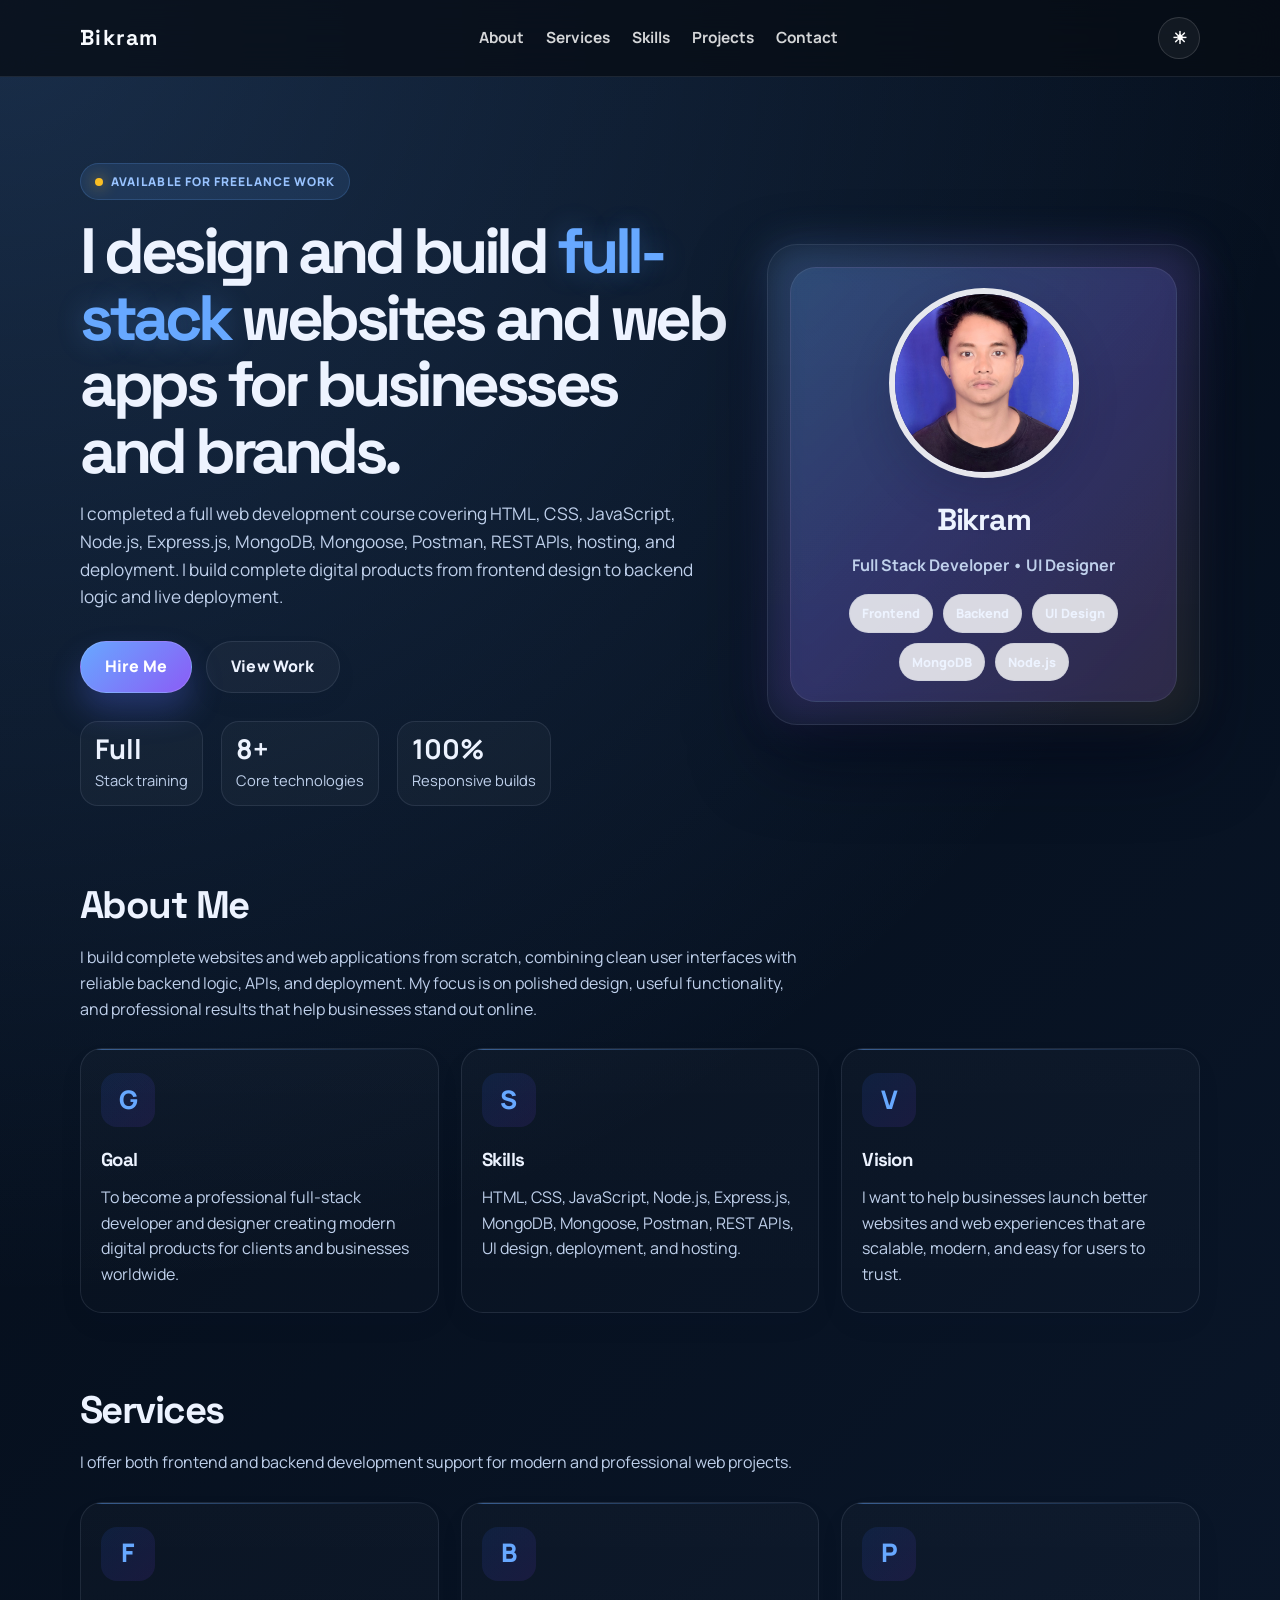
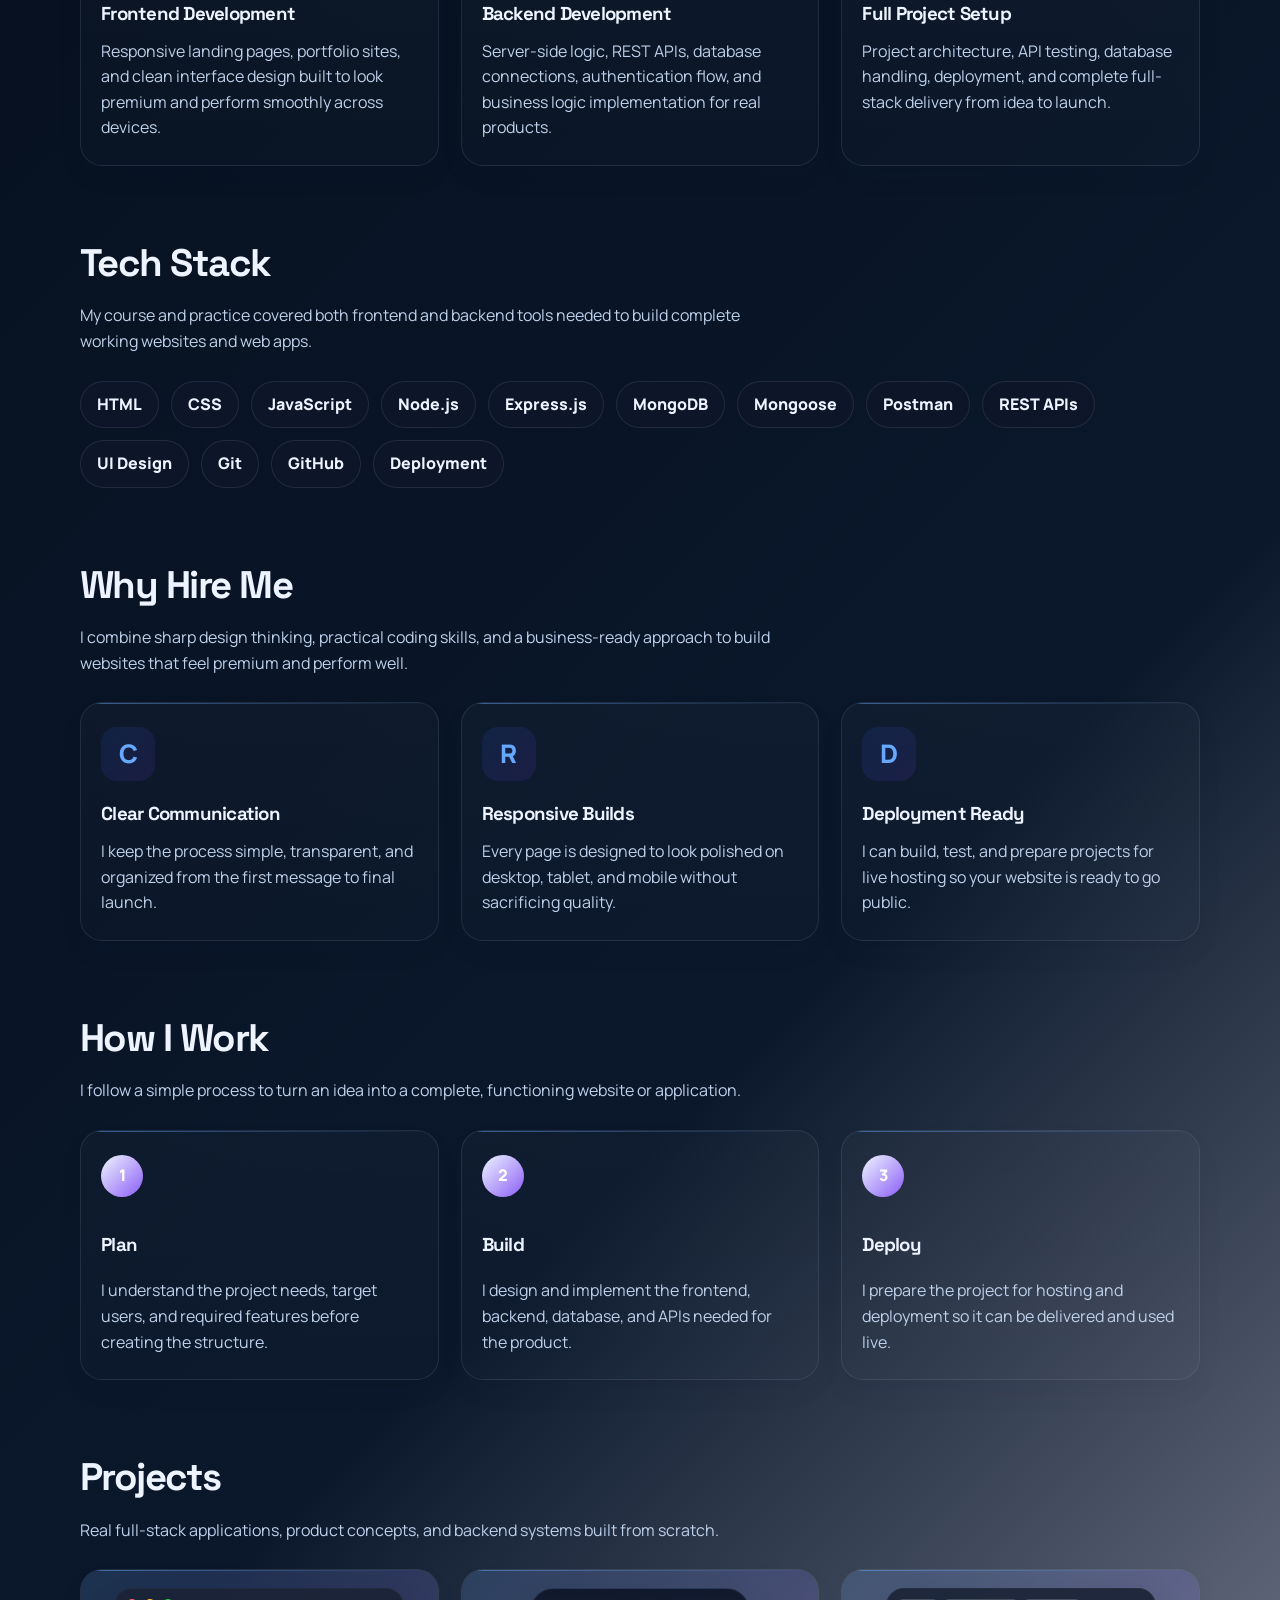
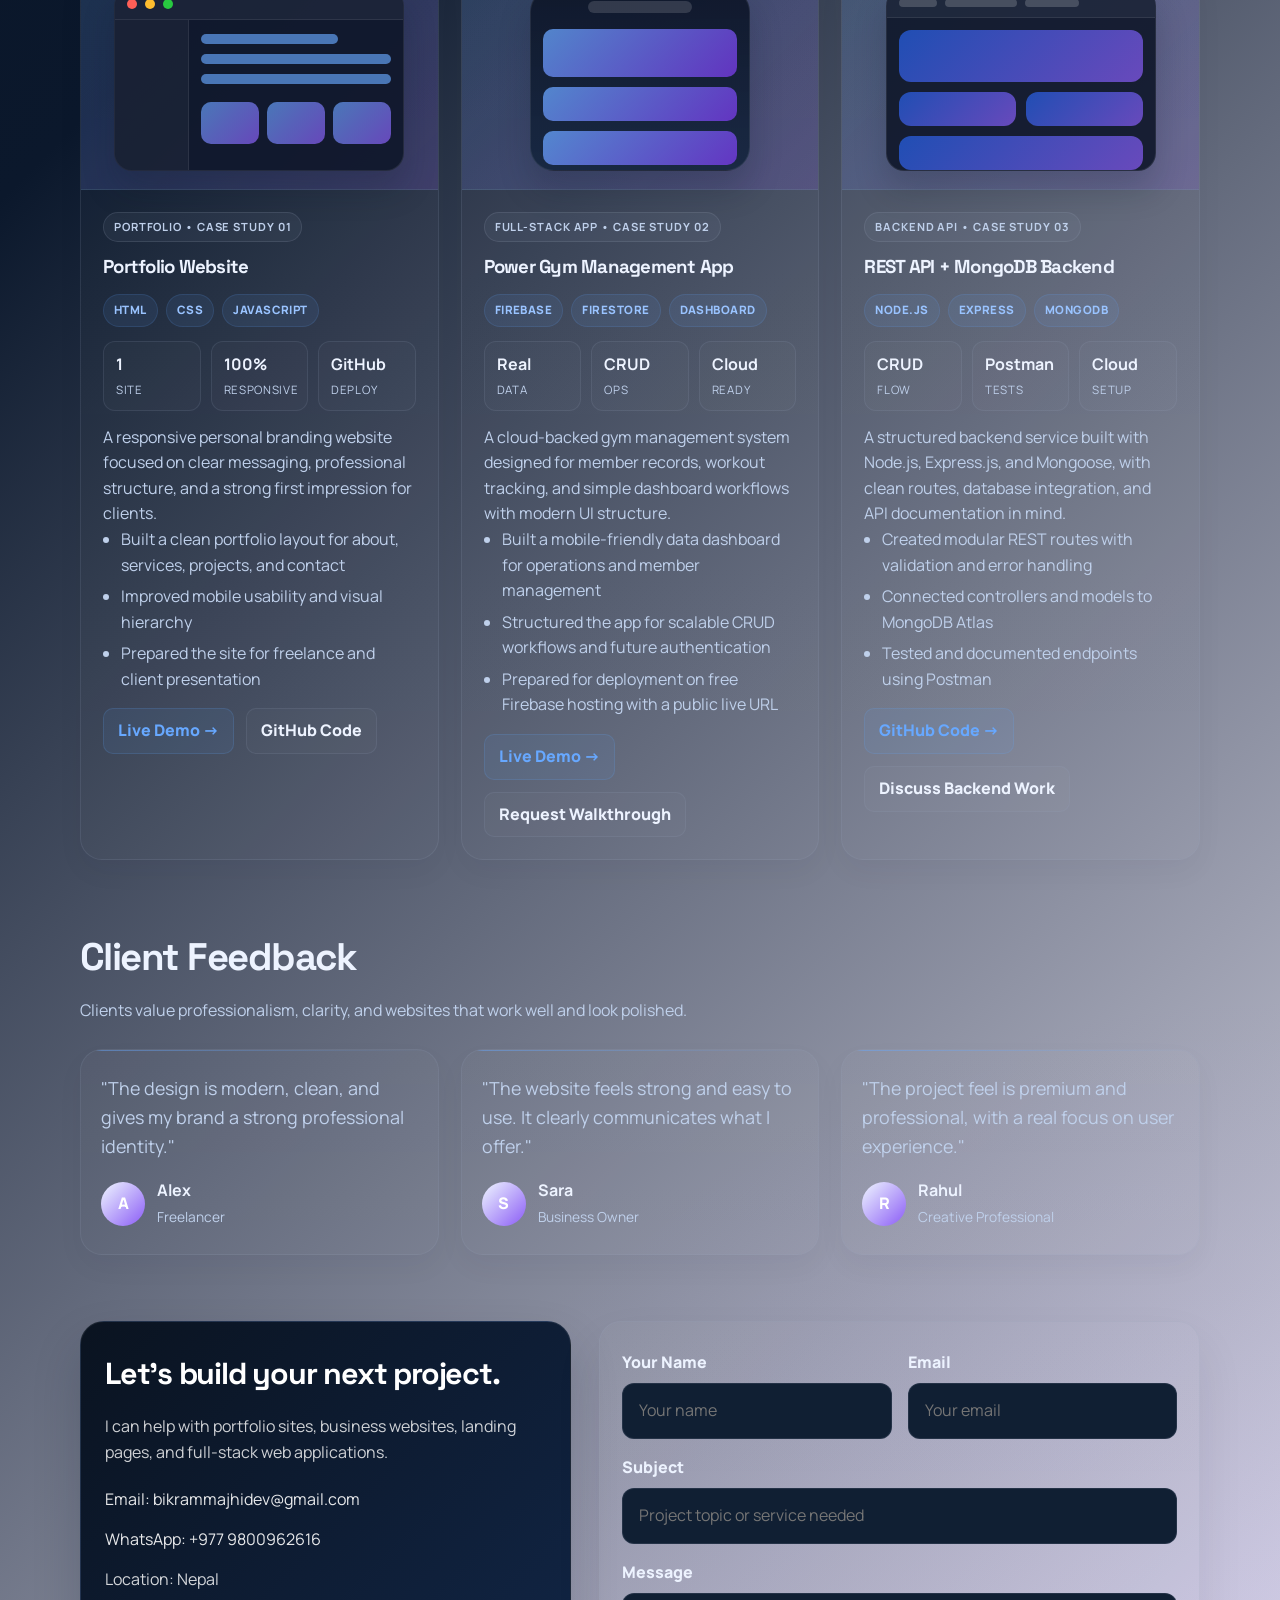
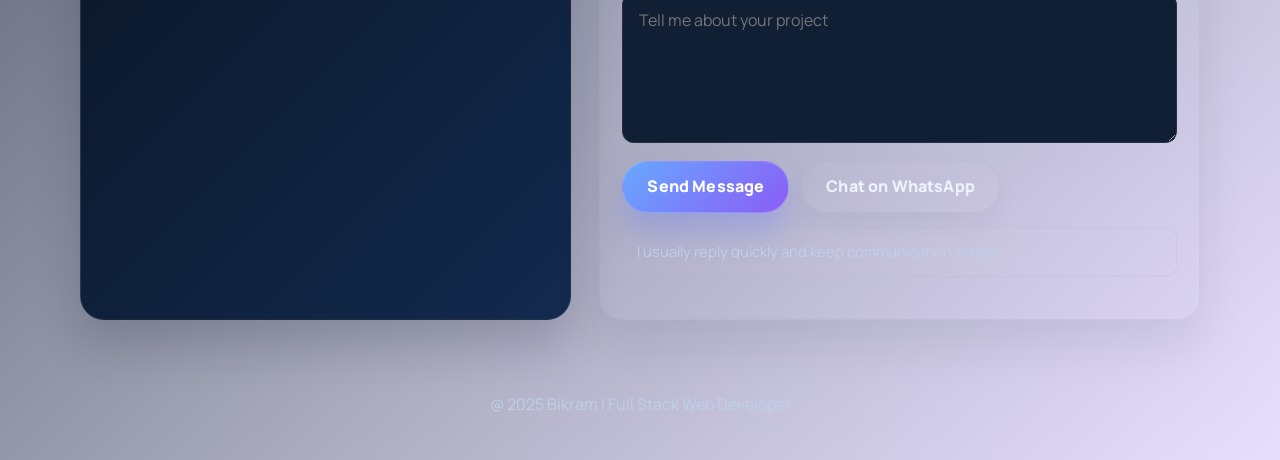
==== commit f99ebaba: "Add live Power Gym demo and project link Co-authored-by: Copilot <223556219+Copilot@users.noreply.gi" ====
--- a/index.html
+++ b/index.html
@@ -399,8 +399,13 @@
                   <li>Prepared for deployment on free Firebase hosting with a public live URL</li>
                 </ul>
                 <div class="project-links">
-                  <a class="project-link" href="https://github.com/unitebikram-rgb" target="_blank" rel="noreferrer">
-                    GitHub Code →
+                  <a
+                    class="project-link"
+                    href="https://unitebikram-rgb.github.io/Bikram-portfolio/power-gym/"
+                    target="_blank"
+                    rel="noreferrer"
+                  >
+                    Live Demo →
                   </a>
                   <a class="project-link secondary" href="#contact">Request Walkthrough</a>
                 </div>
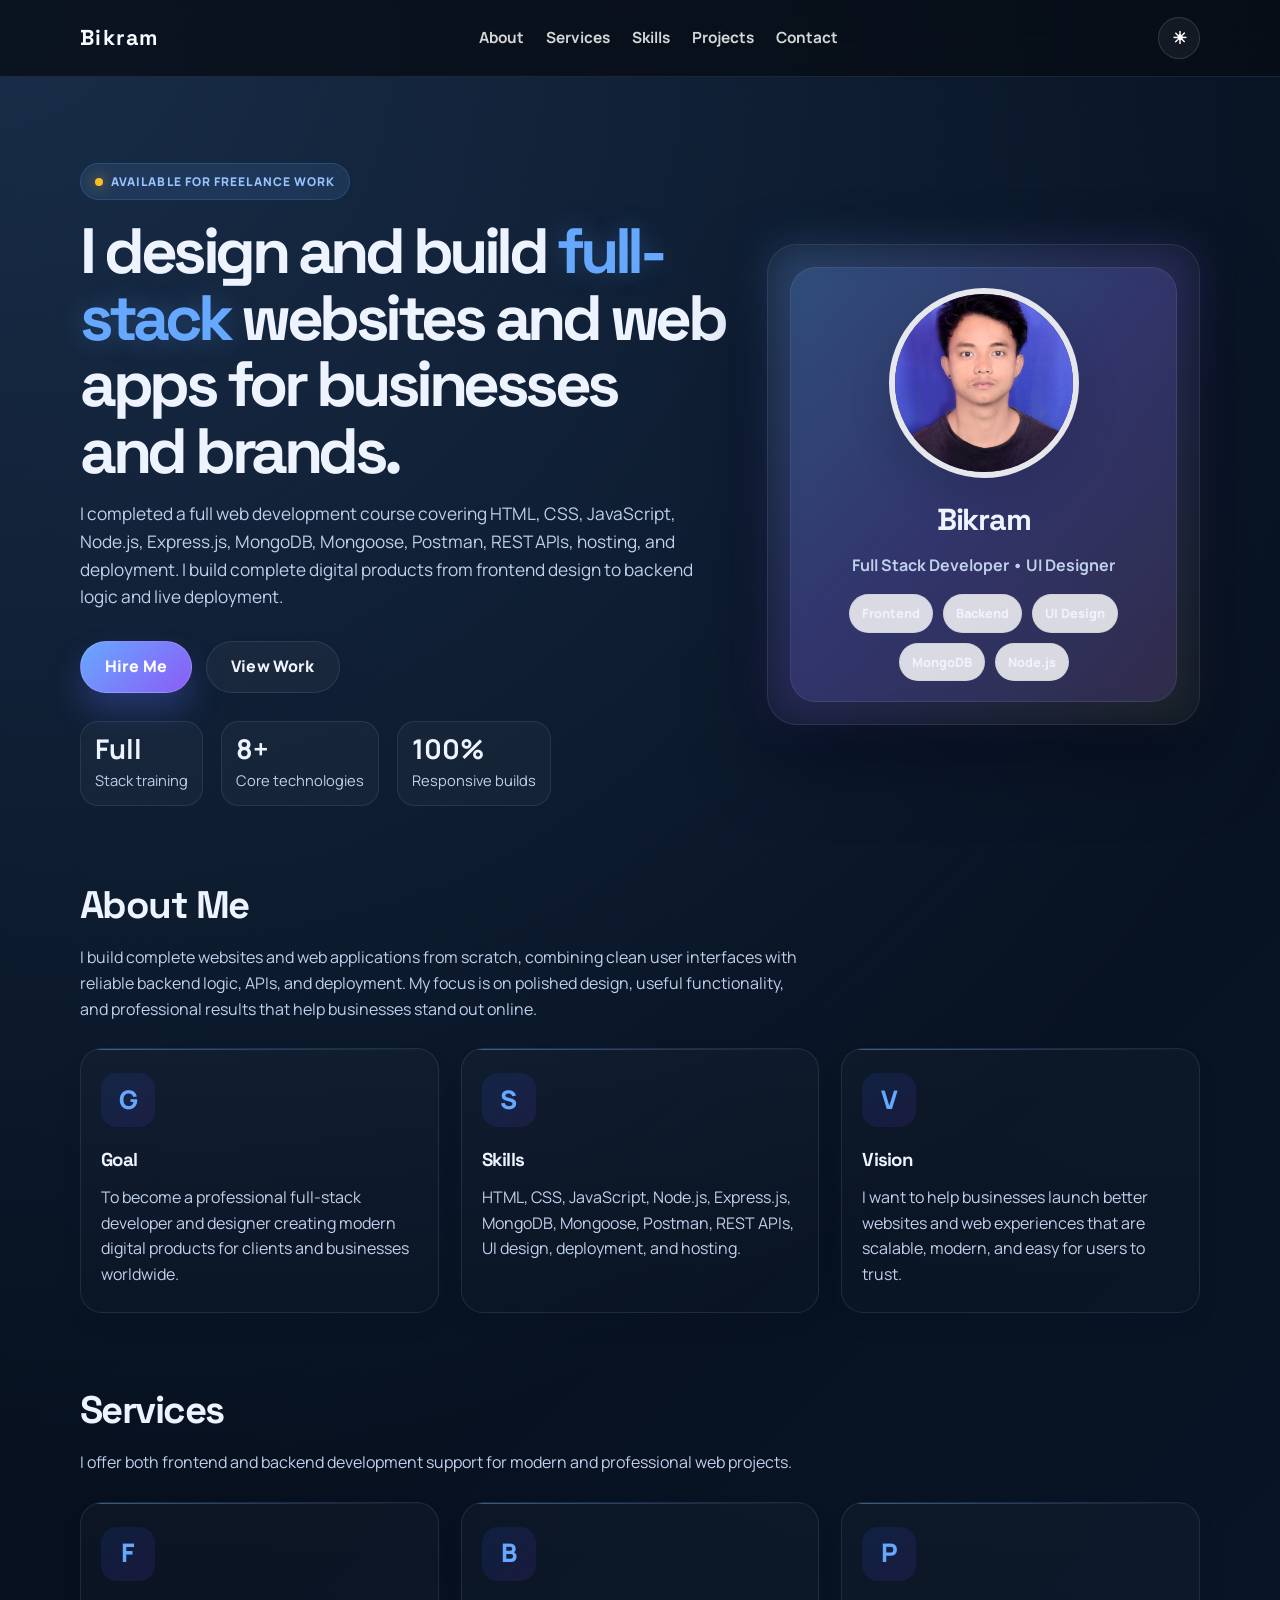
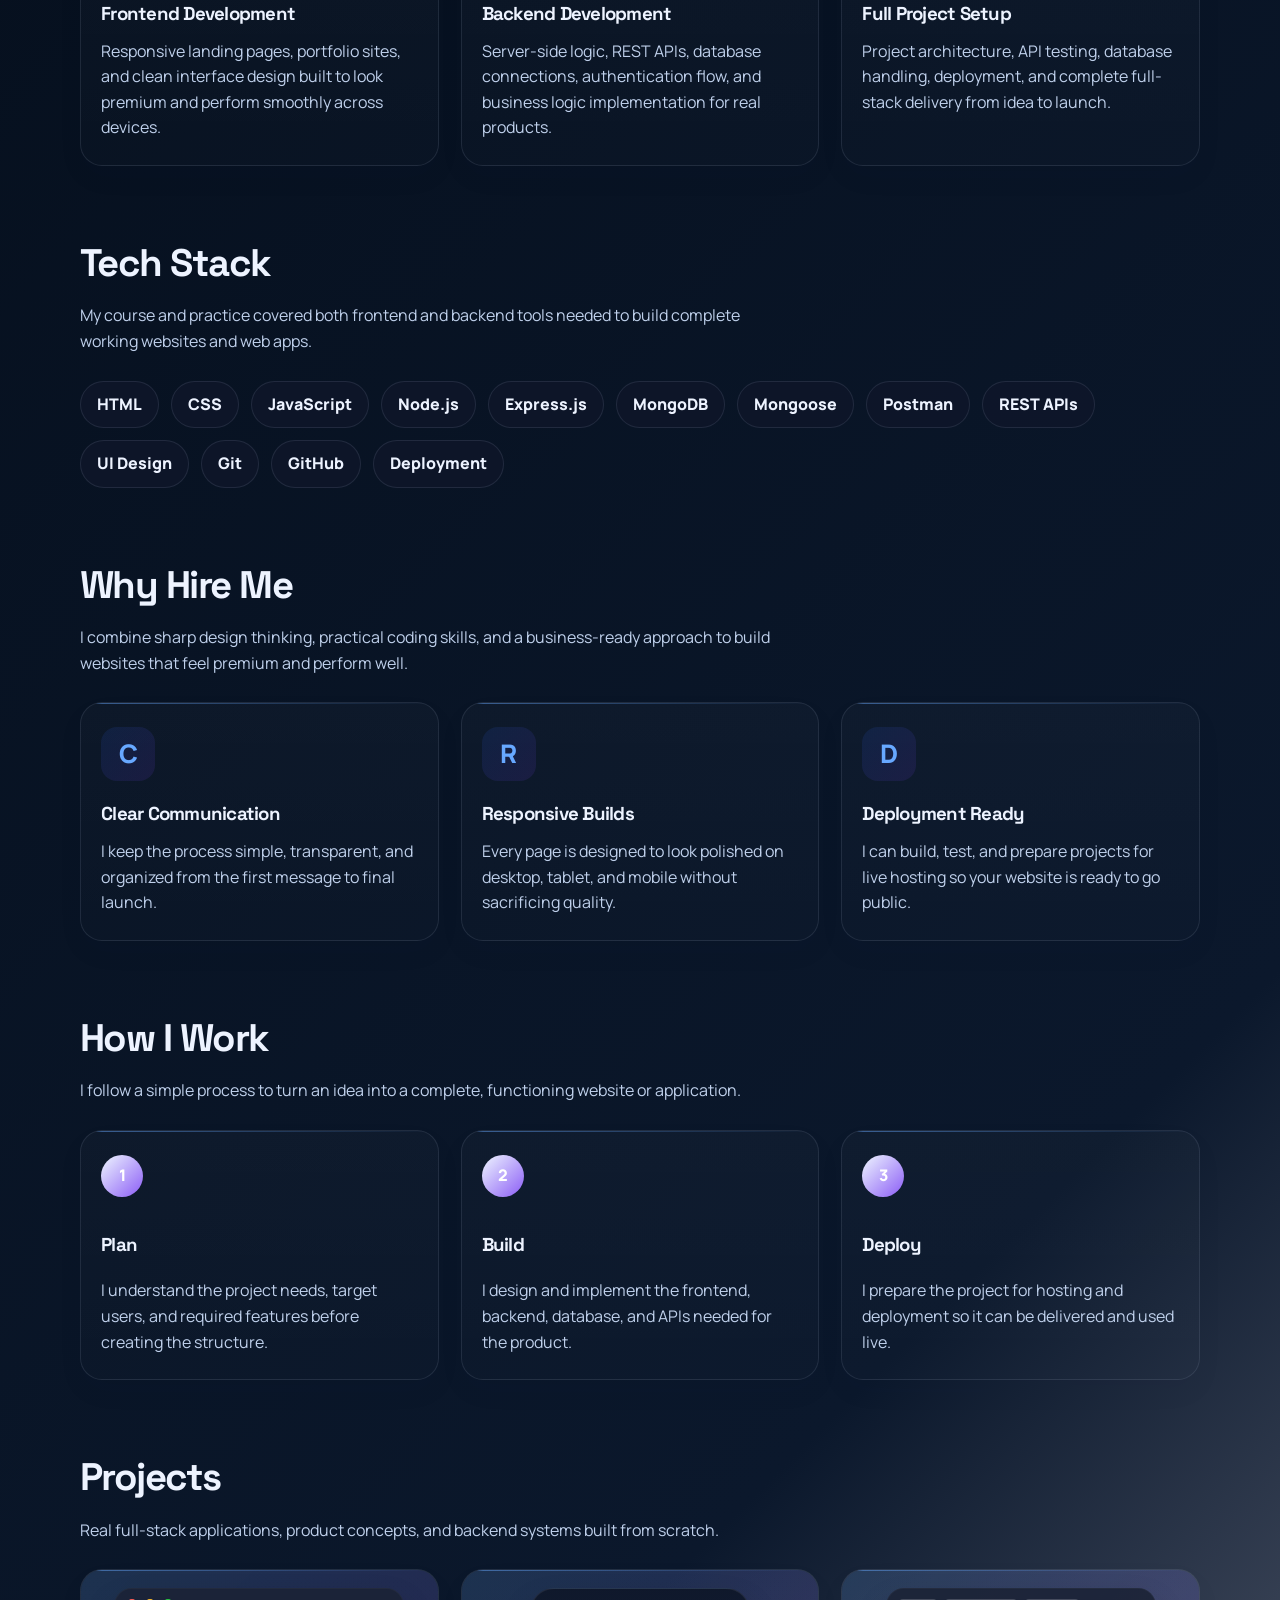
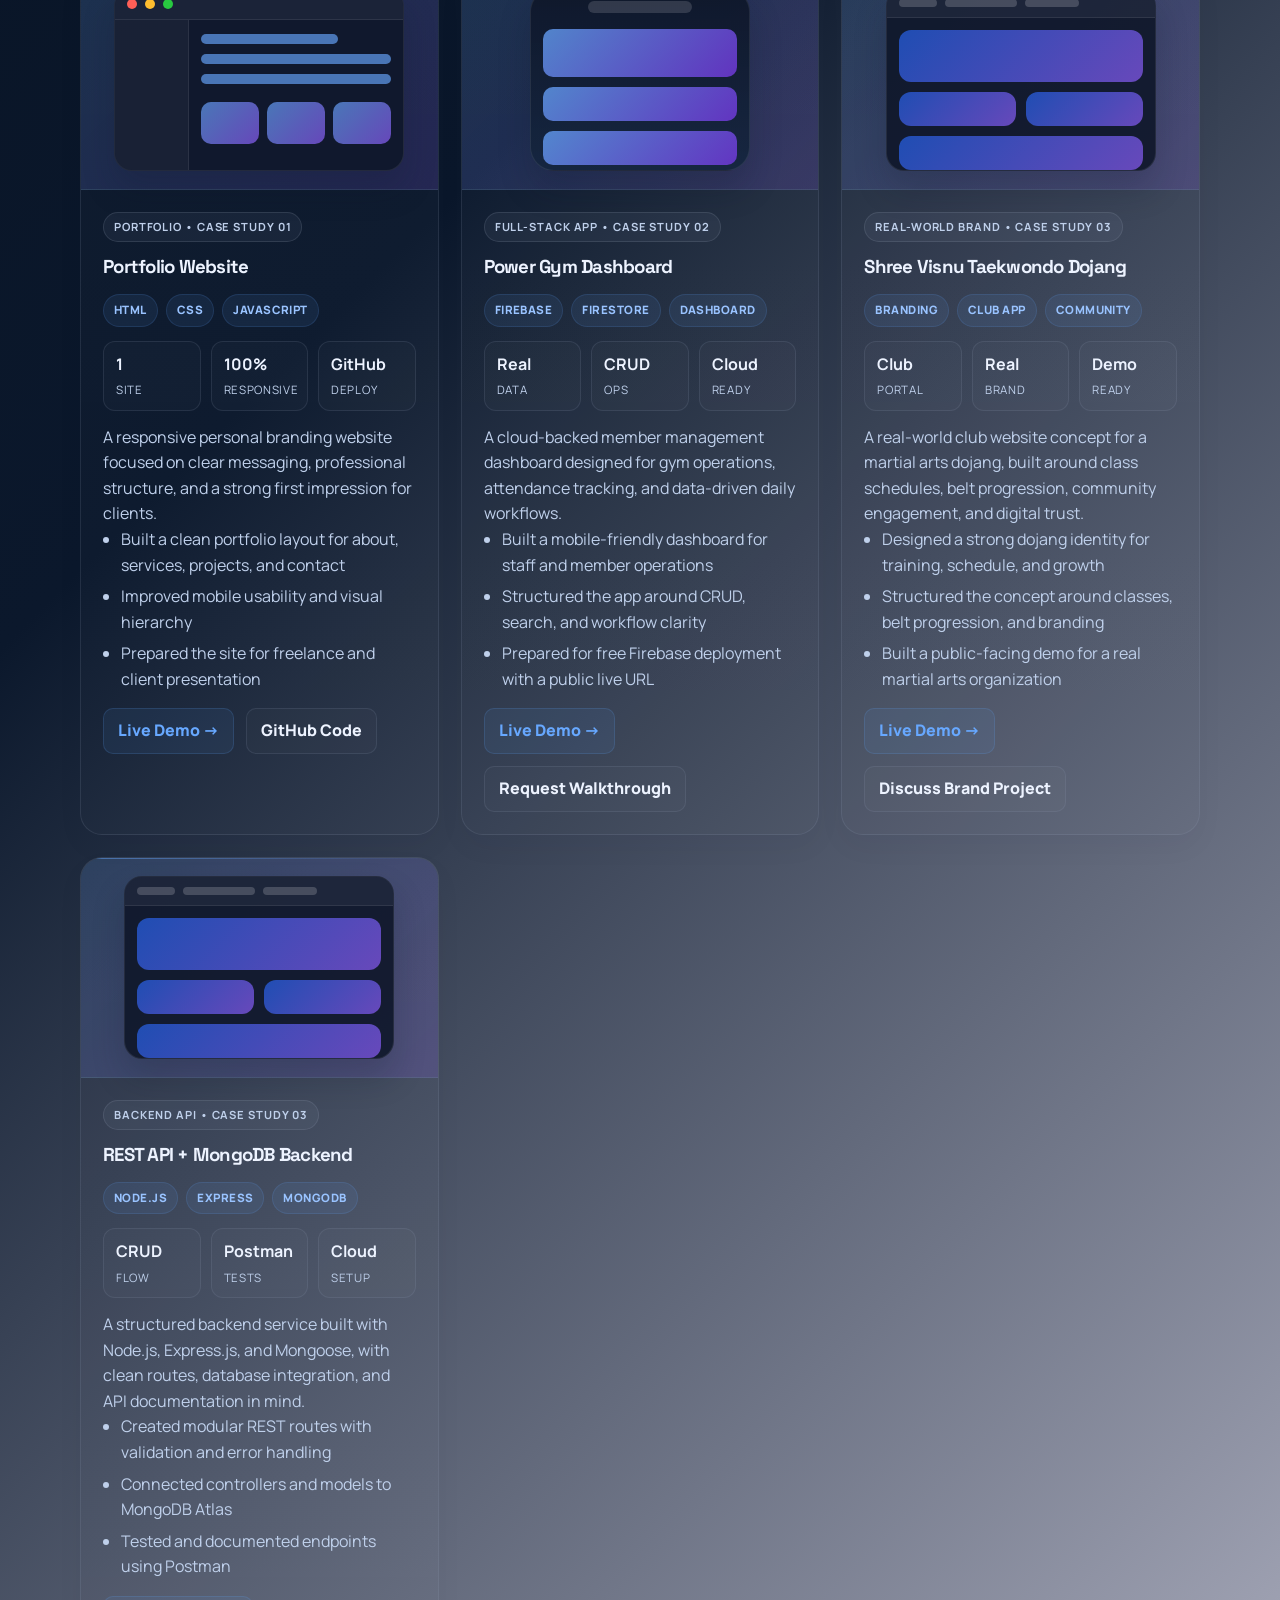
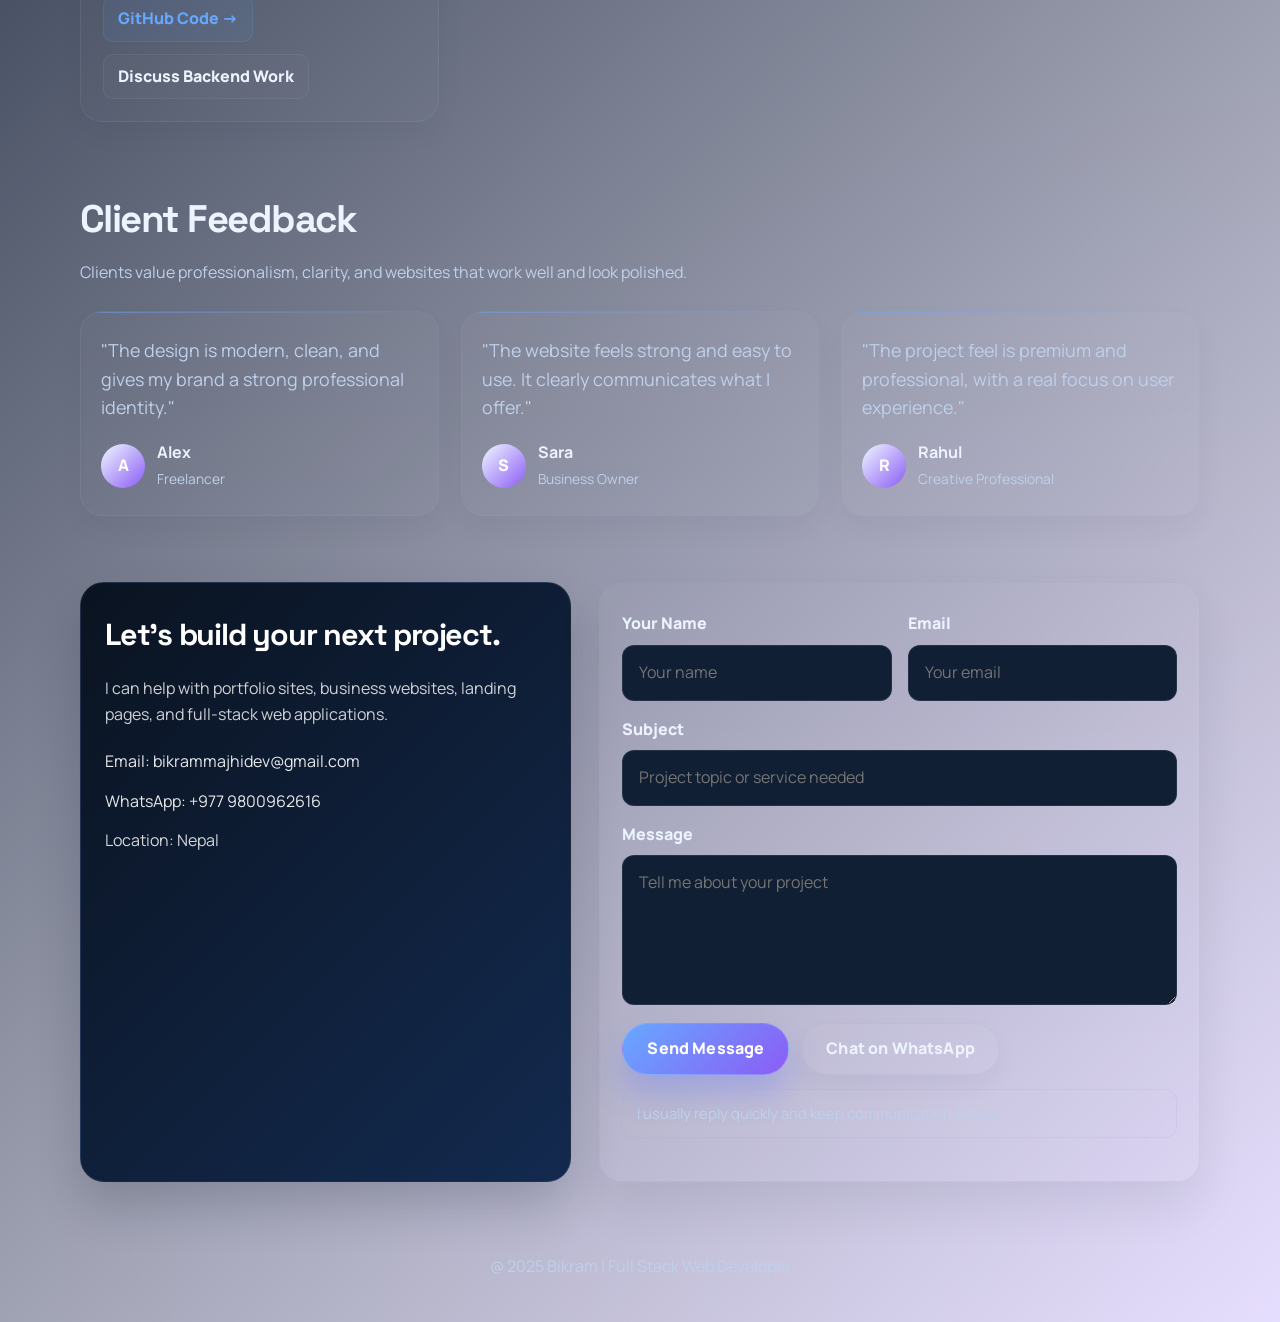
==== commit 09d7ad70: "Add Taekwondo dojang project and keep gym case study Co-authored-by: Copilot <223556219+Copilot@user" ====
--- a/index.html
+++ b/index.html
@@ -369,7 +369,7 @@
               </div>
               <div class="project-body">
                 <span class="project-label">Full-Stack App • Case Study 02</span>
-                <h3>Power Gym Management App</h3>
+                <h3>Power Gym Dashboard</h3>
                 <div class="project-meta">
                   <span>Firebase</span>
                   <span>Firestore</span>
@@ -390,13 +390,13 @@
                   </div>
                 </div>
                 <p>
-                  A cloud-backed gym management system designed for member records,
-                  workout tracking, and simple dashboard workflows with modern UI structure.
+                  A cloud-backed member management dashboard designed for gym operations,
+                  attendance tracking, and data-driven daily workflows.
                 </p>
                 <ul class="project-features">
-                  <li>Built a mobile-friendly data dashboard for operations and member management</li>
-                  <li>Structured the app for scalable CRUD workflows and future authentication</li>
-                  <li>Prepared for deployment on free Firebase hosting with a public live URL</li>
+                  <li>Built a mobile-friendly dashboard for staff and member operations</li>
+                  <li>Structured the app around CRUD, search, and workflow clarity</li>
+                  <li>Prepared for free Firebase deployment with a public live URL</li>
                 </ul>
                 <div class="project-links">
                   <a
@@ -408,6 +408,67 @@
                     Live Demo →
                   </a>
                   <a class="project-link secondary" href="#contact">Request Walkthrough</a>
+                </div>
+              </div>
+            </article>
+
+            <article class="project">
+              <div class="project-preview project-preview--api">
+                <div class="api-window">
+                  <div class="api-header">
+                    <span></span>
+                    <span></span>
+                    <span></span>
+                  </div>
+                  <div class="api-blocks">
+                    <div class="api-block big"></div>
+                    <div class="api-block small"></div>
+                    <div class="api-block small"></div>
+                    <div class="api-block medium"></div>
+                  </div>
+                </div>
+              </div>
+              <div class="project-body">
+                <span class="project-label">Real-World Brand • Case Study 03</span>
+                <h3>Shree Visnu Taekwondo Dojang</h3>
+                <div class="project-meta">
+                  <span>Branding</span>
+                  <span>Club App</span>
+                  <span>Community</span>
+                </div>
+                <div class="project-stat-row">
+                  <div class="project-stat">
+                    <strong>Club</strong>
+                    <span>Portal</span>
+                  </div>
+                  <div class="project-stat">
+                    <strong>Real</strong>
+                    <span>Brand</span>
+                  </div>
+                  <div class="project-stat">
+                    <strong>Demo</strong>
+                    <span>Ready</span>
+                  </div>
+                </div>
+                <p>
+                  A real-world club website concept for a martial arts dojang, built around class
+                  schedules, belt progression, community engagement, and digital trust.
+                </p>
+                <ul class="project-features">
+                  <li>Designed a strong dojang identity for training, schedule, and growth</li>
+                  <li>Structured the concept around classes, belt progression, and branding</li>
+                  <li>Built a public-facing demo for a real martial arts organization</li>
+                </ul>
+                <div class="project-links">
+                  <a
+                    class="project-link"
+                    href="https://unitebikram-rgb.github.io/Bikram-portfolio/shree-visnu-dojang/"
+                    target="_blank"
+                    rel="noreferrer"
+                  >
+                    Live Demo →
+                  </a>
+                  <a class="project-link secondary" href="#contact">Discuss Brand Project</a>
                 </div>
               </div>
             </article>
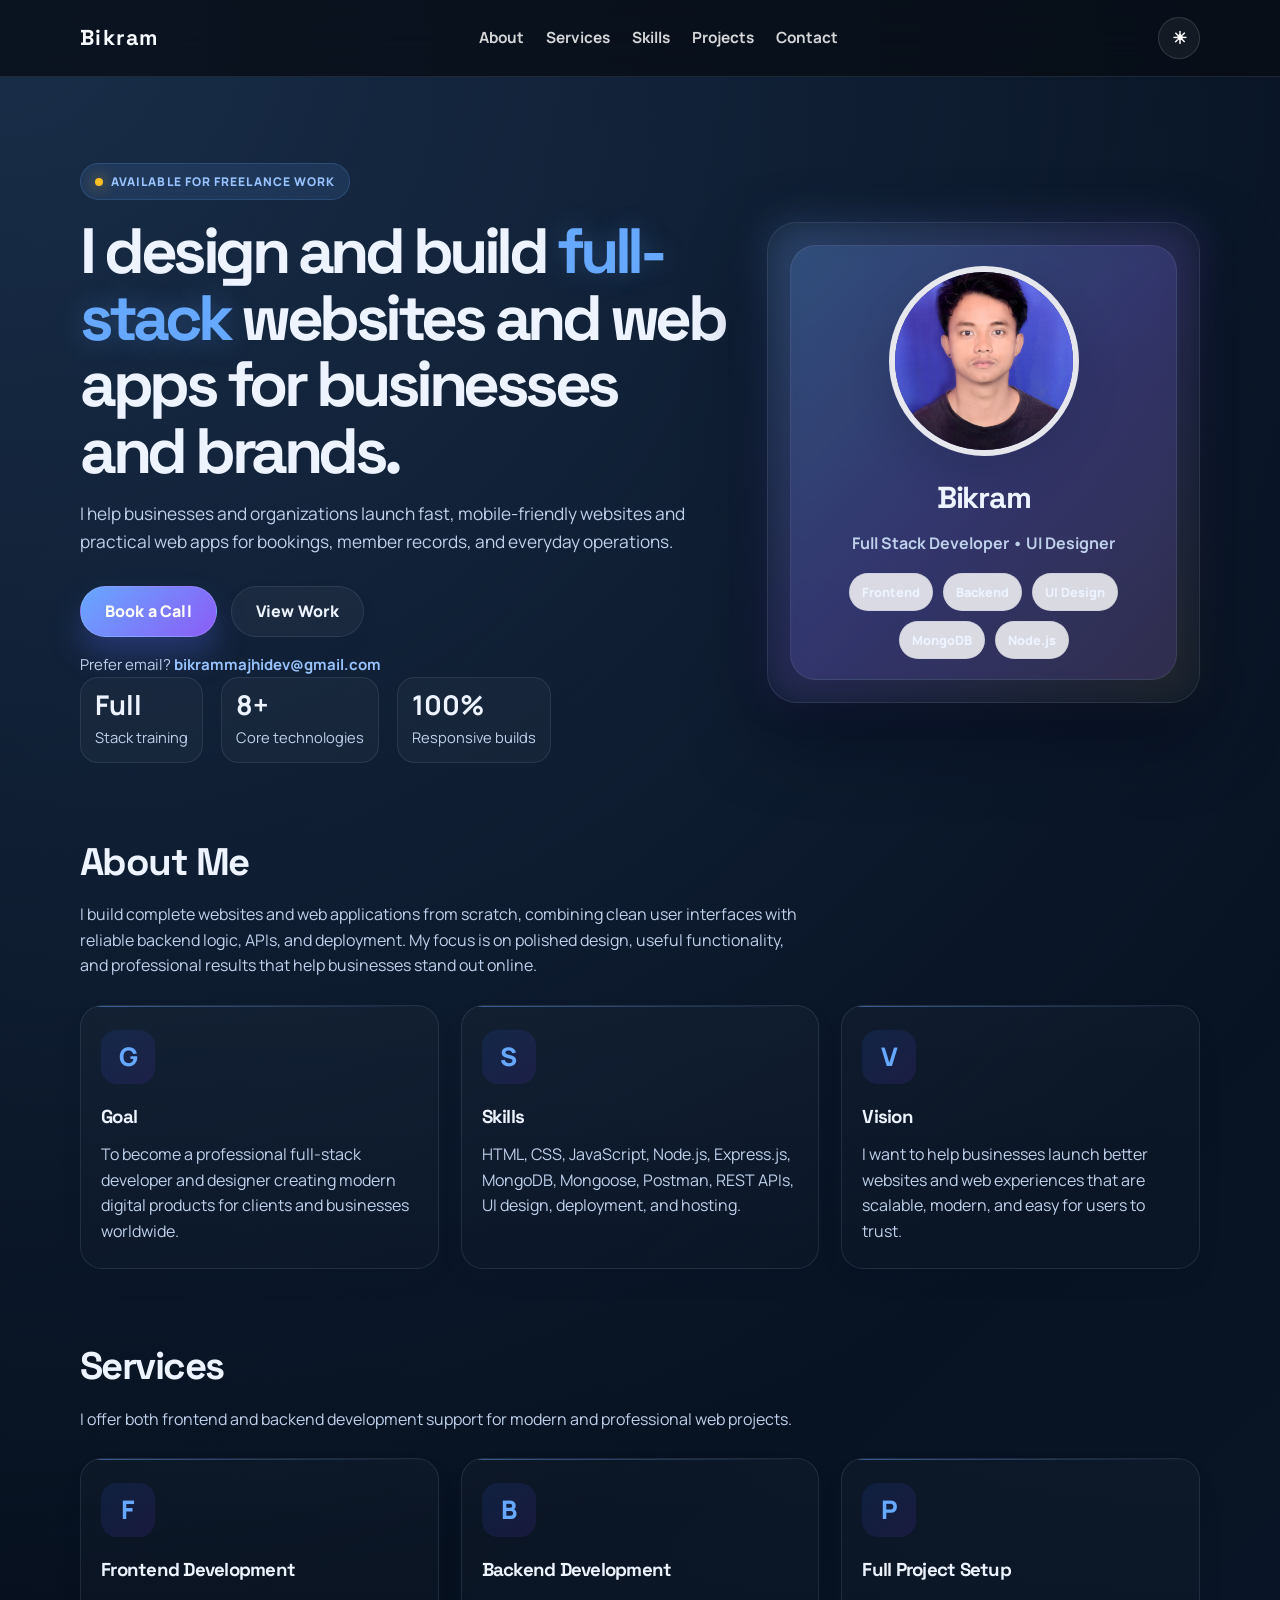
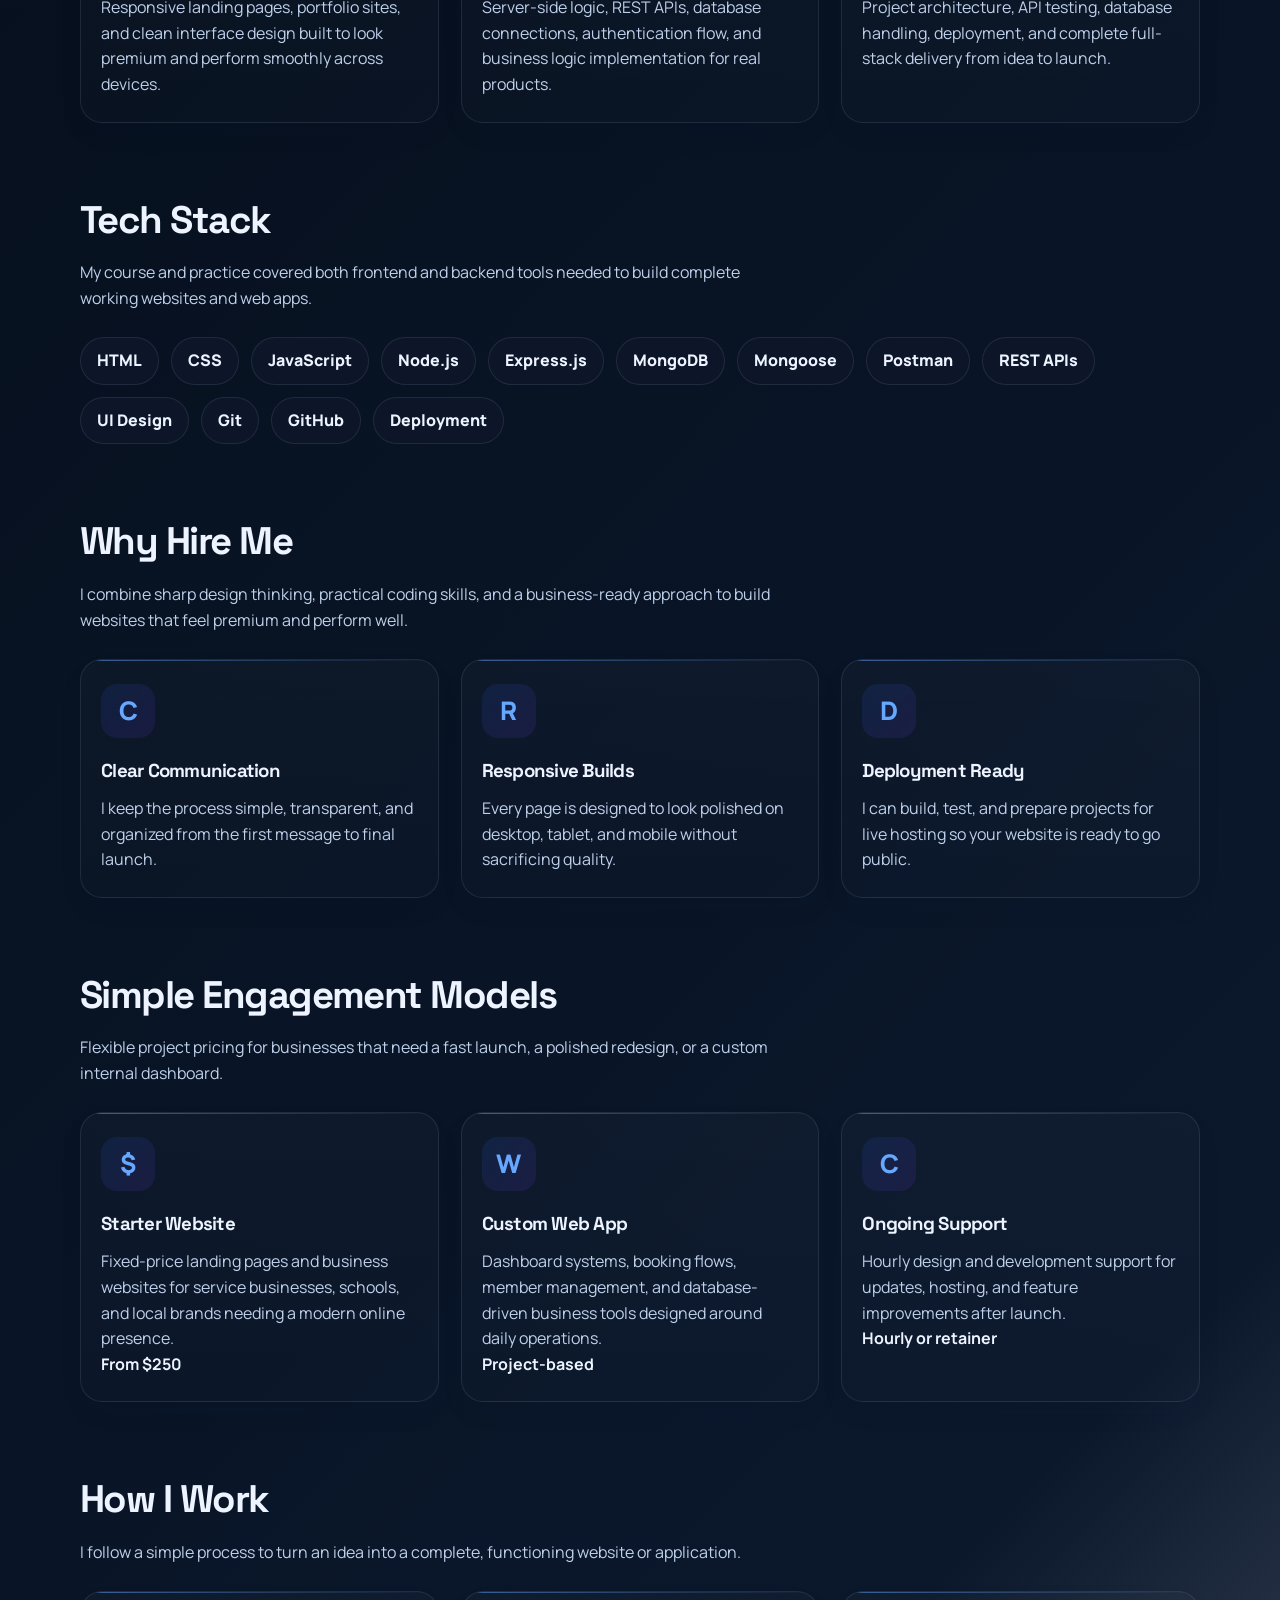
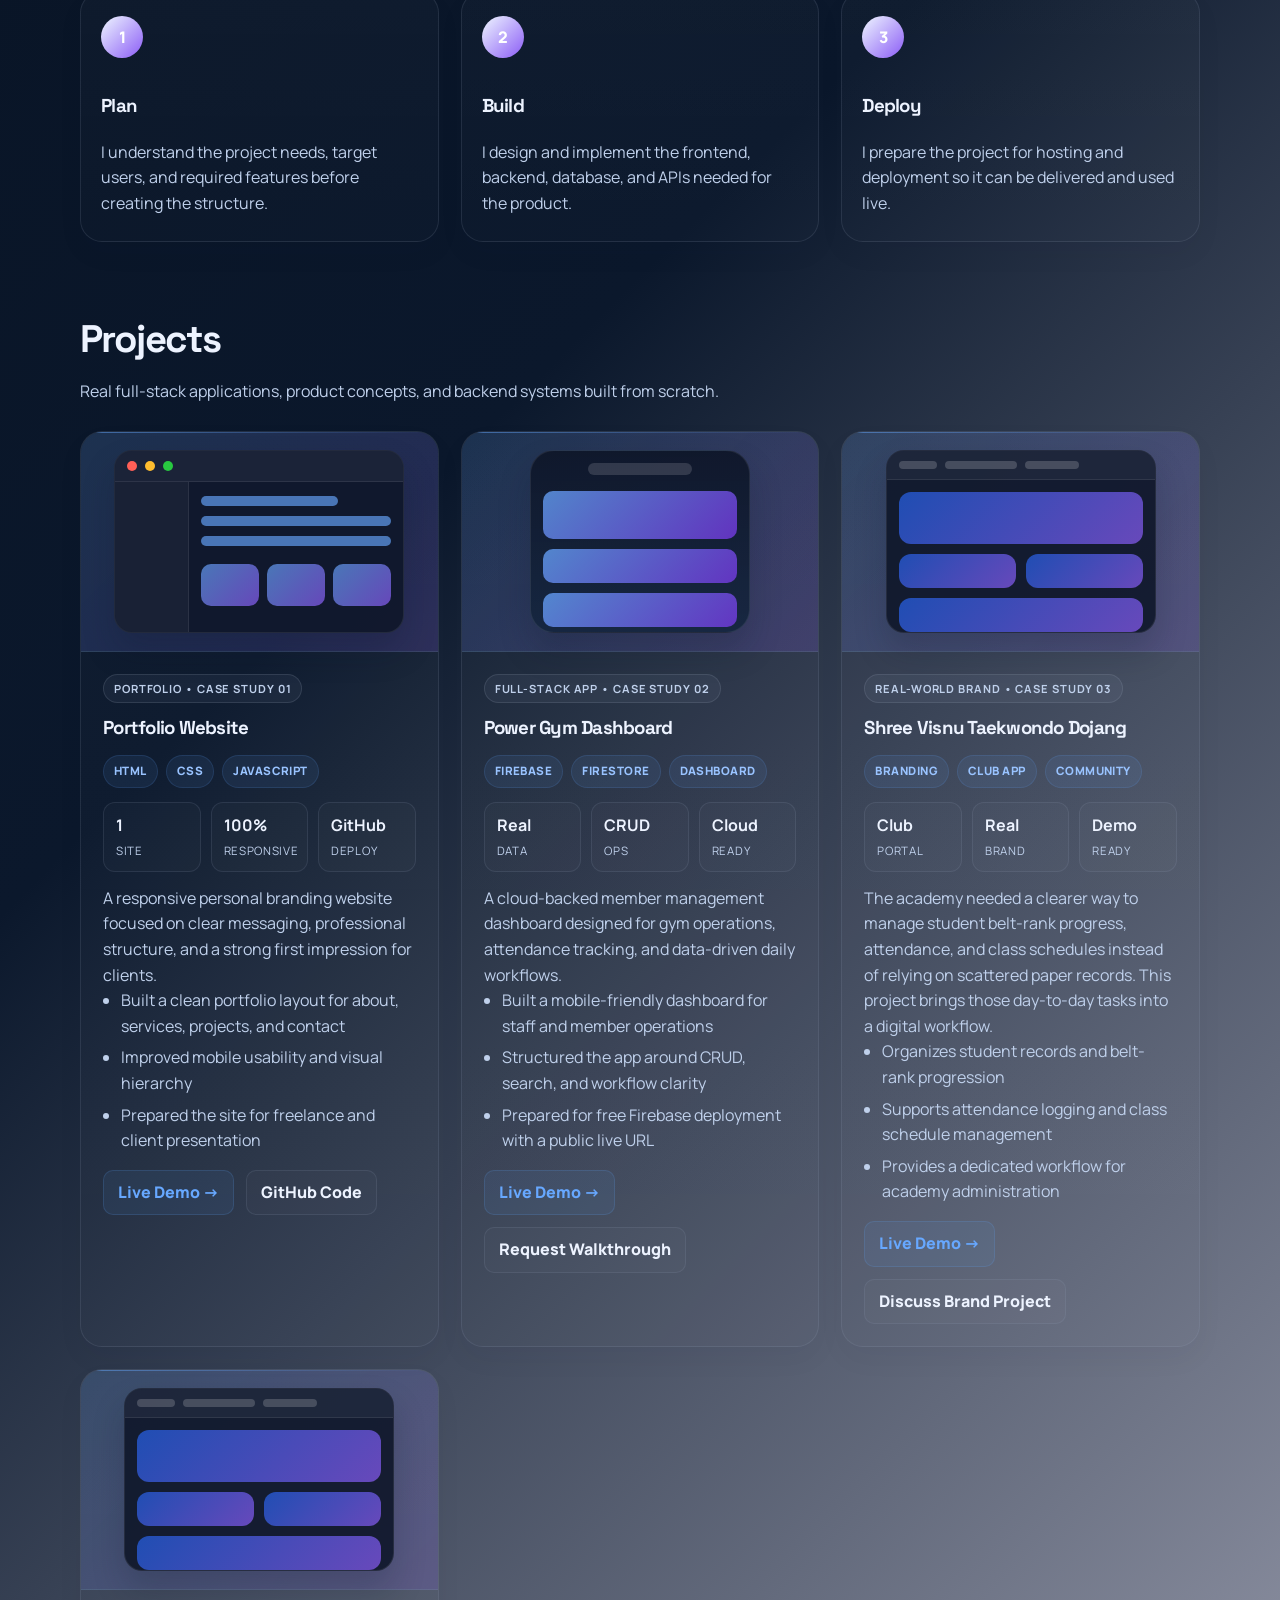
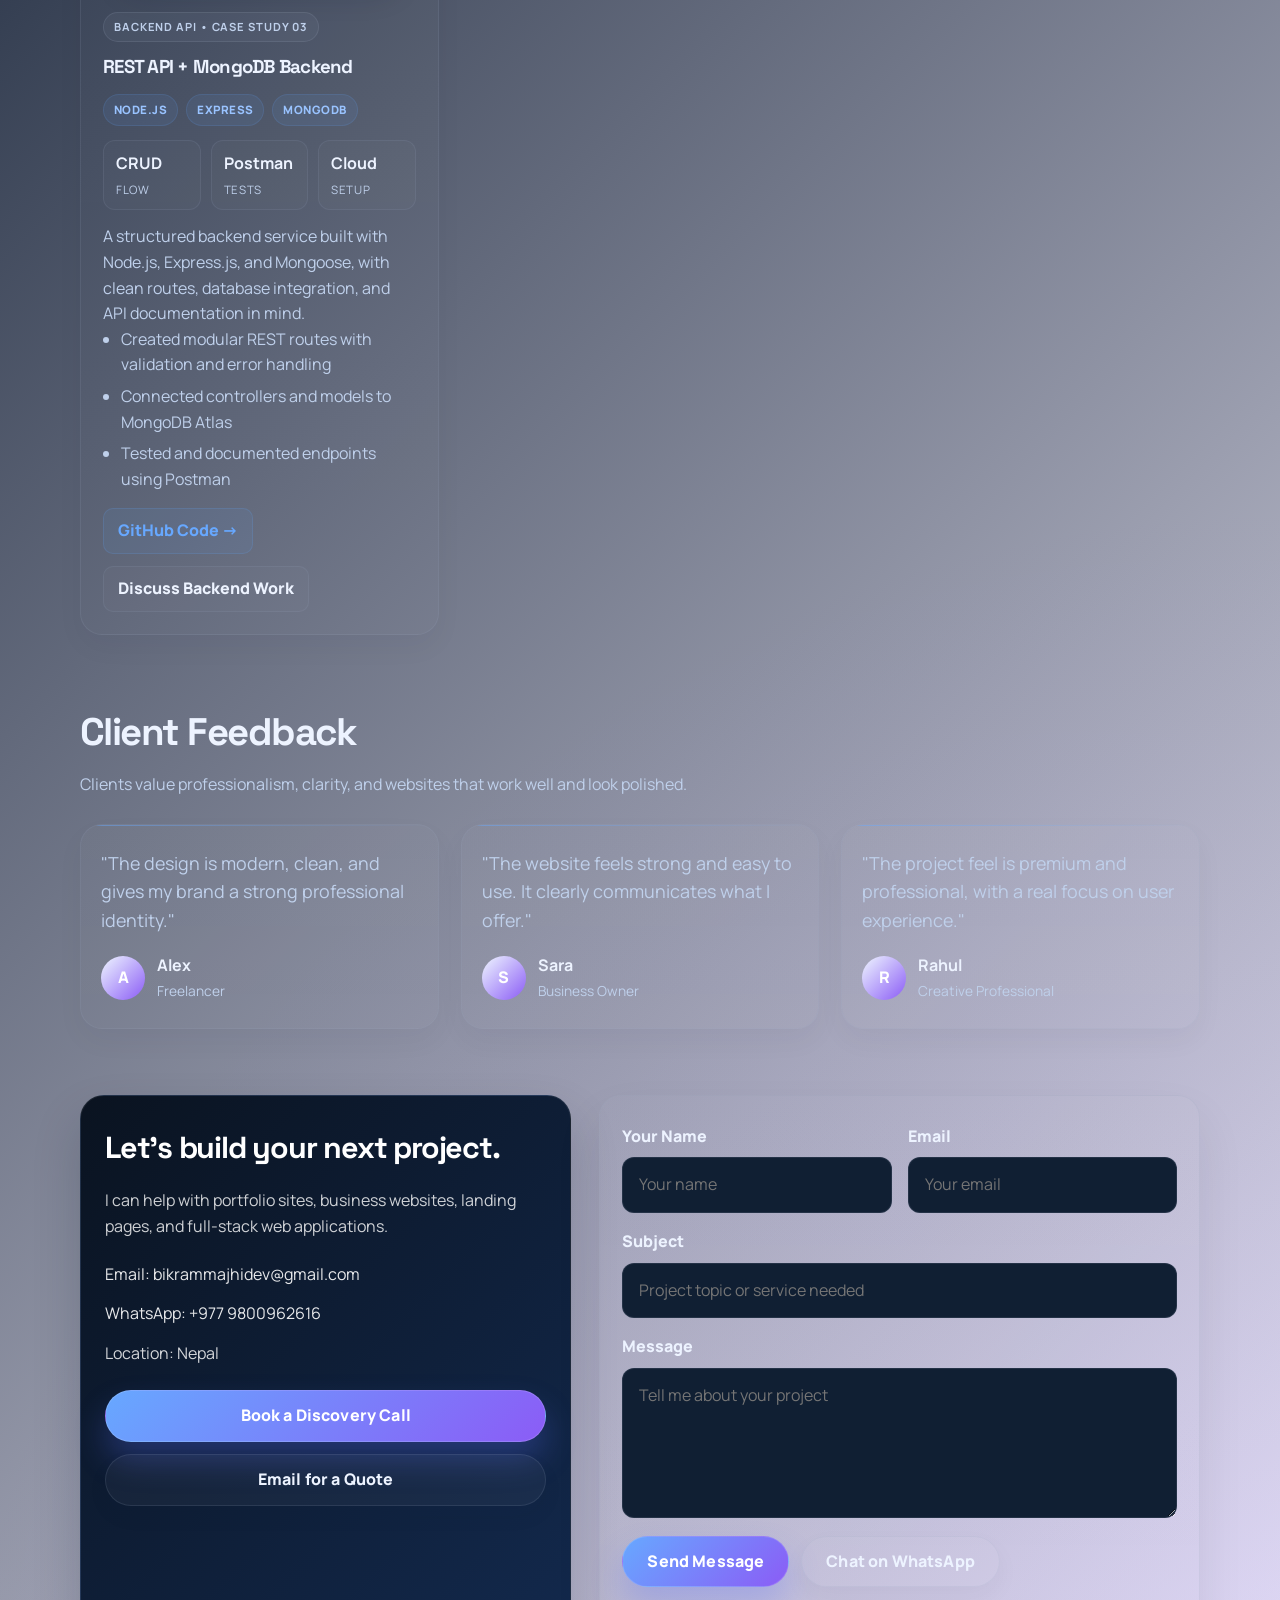
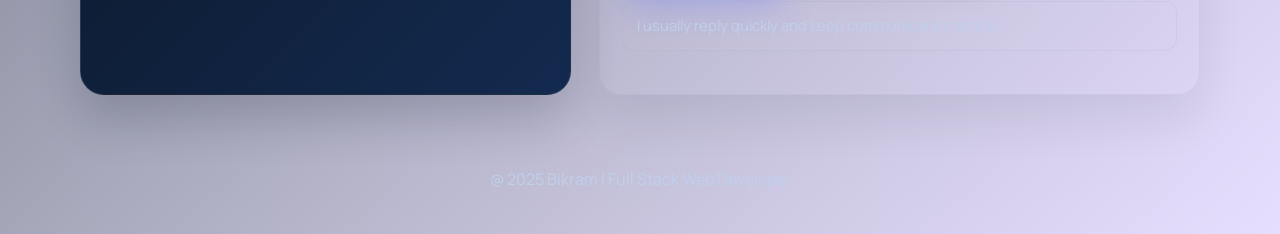
==== commit 29aa533b: "Polish portfolio and demo access Co-authored-by: Copilot <223556219+Copilot@users.noreply.github.com" ====
--- a/index.html
+++ b/index.html
@@ -6,7 +6,7 @@
     <title>Bikram | Full Stack Developer</title>
     <meta
       name="description"
-      content="Full stack web developer and UI designer portfolio for Bikram."
+      content="Bikram builds fast, mobile-friendly business websites and custom web applications for local businesses, academies, and organizations."
     />
     <link rel="stylesheet" href="style.css" />
   </head>
@@ -35,16 +35,17 @@
               I design and build <span class="highlight">full-stack</span> websites and web apps for businesses and brands.
             </h1>
             <p class="lead">
-              I completed a full web development course covering HTML, CSS,
-              JavaScript, Node.js, Express.js, MongoDB, Mongoose, Postman, REST APIs,
-              hosting, and deployment. I build complete digital products from frontend design
-              to backend logic and live deployment.
+              I help businesses and organizations launch fast, mobile-friendly websites
+              and practical web apps for bookings, member records, and everyday operations.
             </p>
 
             <div class="hero-actions">
-              <a class="btn btn-primary" href="#contact">Hire Me</a>
+              <a class="btn btn-primary" href="https://wa.me/9779800962616?text=Hello%20Bikram%2C%20I%20want%20to%20book%20a%20discovery%20call." target="_blank" rel="noreferrer">Book a Call</a>
               <a class="btn btn-secondary" href="#projects">View Work</a>
             </div>
+            <p class="hero-email">
+              Prefer email? <a href="mailto:bikrammajhidev@gmail.com">bikrammajhidev@gmail.com</a>
+            </p>
 
             <div class="mini-stats">
               <div>
@@ -221,6 +222,44 @@
               <p>
                 I can build, test, and prepare projects for live hosting so your website is ready to go public.
               </p>
+            </article>
+          </div>
+        </div>
+      </section>
+
+      <section>
+        <div class="container">
+          <div class="section-header">
+            <h2>Simple Engagement Models</h2>
+            <p>
+              Flexible project pricing for businesses that need a fast launch, a polished redesign, or a custom internal dashboard.
+            </p>
+          </div>
+
+          <div class="grid-3">
+            <article class="card">
+              <div class="card-icon">$</div>
+              <h3>Starter Website</h3>
+              <p>
+                Fixed-price landing pages and business websites for service businesses, schools, and local brands needing a modern online presence.
+              </p>
+              <strong>From $250</strong>
+            </article>
+            <article class="card">
+              <div class="card-icon">W</div>
+              <h3>Custom Web App</h3>
+              <p>
+                Dashboard systems, booking flows, member management, and database-driven business tools designed around daily operations.
+              </p>
+              <strong>Project-based</strong>
+            </article>
+            <article class="card">
+              <div class="card-icon">C</div>
+              <h3>Ongoing Support</h3>
+              <p>
+                Hourly design and development support for updates, hosting, and feature improvements after launch.
+              </p>
+              <strong>Hourly or retainer</strong>
             </article>
           </div>
         </div>
@@ -451,13 +490,14 @@
                   </div>
                 </div>
                 <p>
-                  A real-world club website concept for a martial arts dojang, built around class
-                  schedules, belt progression, community engagement, and digital trust.
+                  The academy needed a clearer way to manage student belt-rank progress,
+                  attendance, and class schedules instead of relying on scattered paper records.
+                  This project brings those day-to-day tasks into a digital workflow.
                 </p>
                 <ul class="project-features">
-                  <li>Designed a strong dojang identity for training, schedule, and growth</li>
-                  <li>Structured the concept around classes, belt progression, and branding</li>
-                  <li>Built a public-facing demo for a real martial arts organization</li>
+                  <li>Organizes student records and belt-rank progression</li>
+                  <li>Supports attendance logging and class schedule management</li>
+                  <li>Provides a dedicated workflow for academy administration</li>
                 </ul>
                 <div class="project-links">
                   <a
@@ -588,9 +628,13 @@
             </p>
             <ul class="contact-list">
               <li><a href="mailto:bikrammajhidev@gmail.com">Email: bikrammajhidev@gmail.com</a></li>
-              <li><a href="https://wa.me/9779800962616?text=Hello%20Bikram%2C%20I%20want%20to%20discuss%20a%20project." target="_blank" rel="noreferrer">WhatsApp: +977 9800962616</a></li>
+              <li><a href="https://wa.me/9779800962616?text=Hello%20Bikram%2C%20I%20want%20to%20book%20a%20discovery%20call." target="_blank" rel="noreferrer">WhatsApp: +977 9800962616</a></li>
               <li>Location: Nepal</li>
             </ul>
+            <div class="contact-actions stacked">
+              <a class="btn btn-primary" href="https://wa.me/9779800962616?text=Hello%20Bikram%2C%20I%20want%20to%20book%20a%20discovery%20call." target="_blank" rel="noreferrer">Book a Discovery Call</a>
+              <a class="btn btn-secondary" href="mailto:bikrammajhidev@gmail.com">Email for a Quote</a>
+            </div>
           </aside>
 
           <div class="contact-form">
@@ -616,6 +660,8 @@
                   <textarea id="message" name="message" placeholder="Tell me about your project" required></textarea>
                 </div>
               </div>
+
+              <div class="h-captcha" data-captcha="true"></div>
 
               <div class="contact-actions">
                 <button class="btn btn-primary" type="submit">Send Message</button>
@@ -636,5 +682,6 @@
     </footer>
 
     <script src="script.js" defer></script>
+    <script src="https://web3forms.com/client/script.js" async defer></script>
   </body>
 </html>
--- a/style.css
+++ b/style.css
@@ -195,6 +195,17 @@
     margin-bottom: 28px;
 }
 
+.hero-email {
+    margin: -12px 0 0;
+    color: var(--muted);
+    font-size: 0.94rem;
+}
+
+.hero-email a {
+    color: var(--primary-strong);
+    font-weight: 700;
+}
+
 .btn {
     display: inline-flex;
     align-items: center;
@@ -849,6 +860,12 @@
     gap: 12px;
     flex-wrap: wrap;
     margin-top: 18px;
+}
+
+.contact-actions.stacked {
+    flex-direction: column;
+    align-items: stretch;
+    margin-top: 24px;
 }
 
 .form-grid {
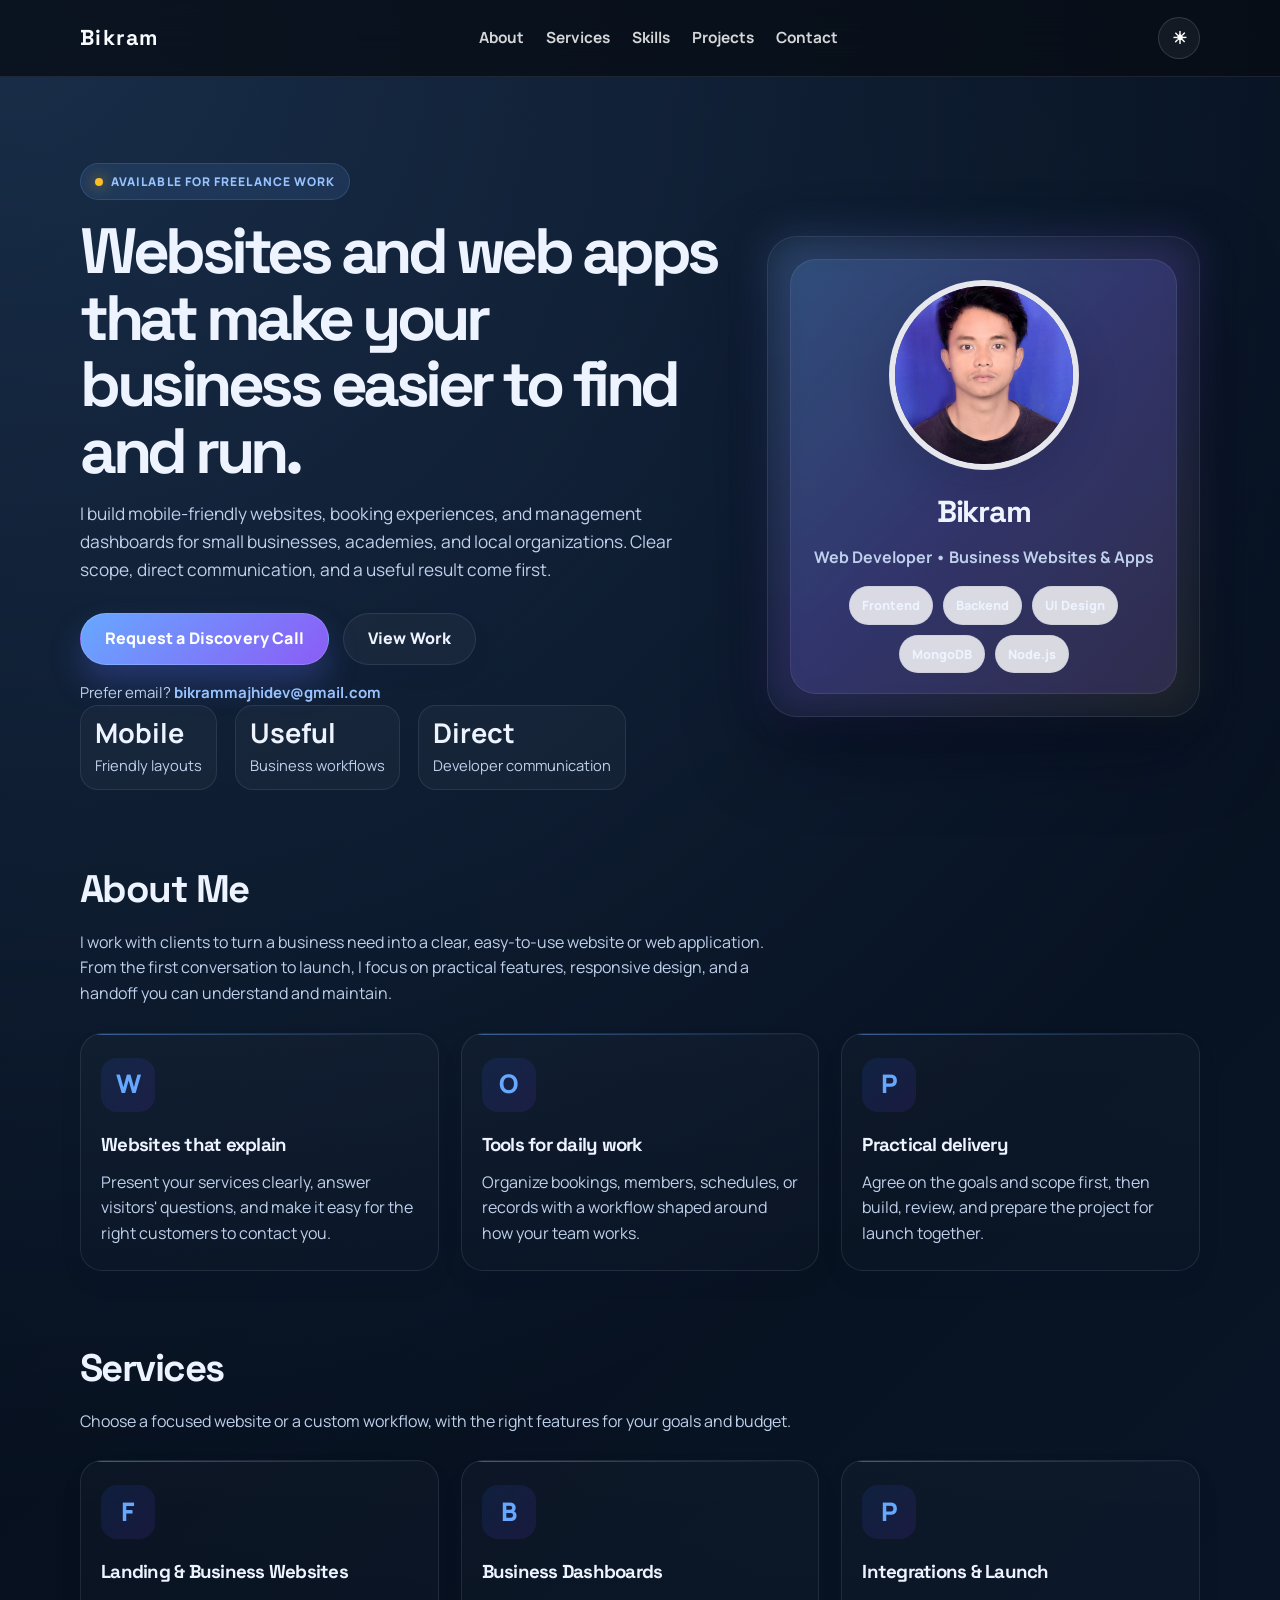
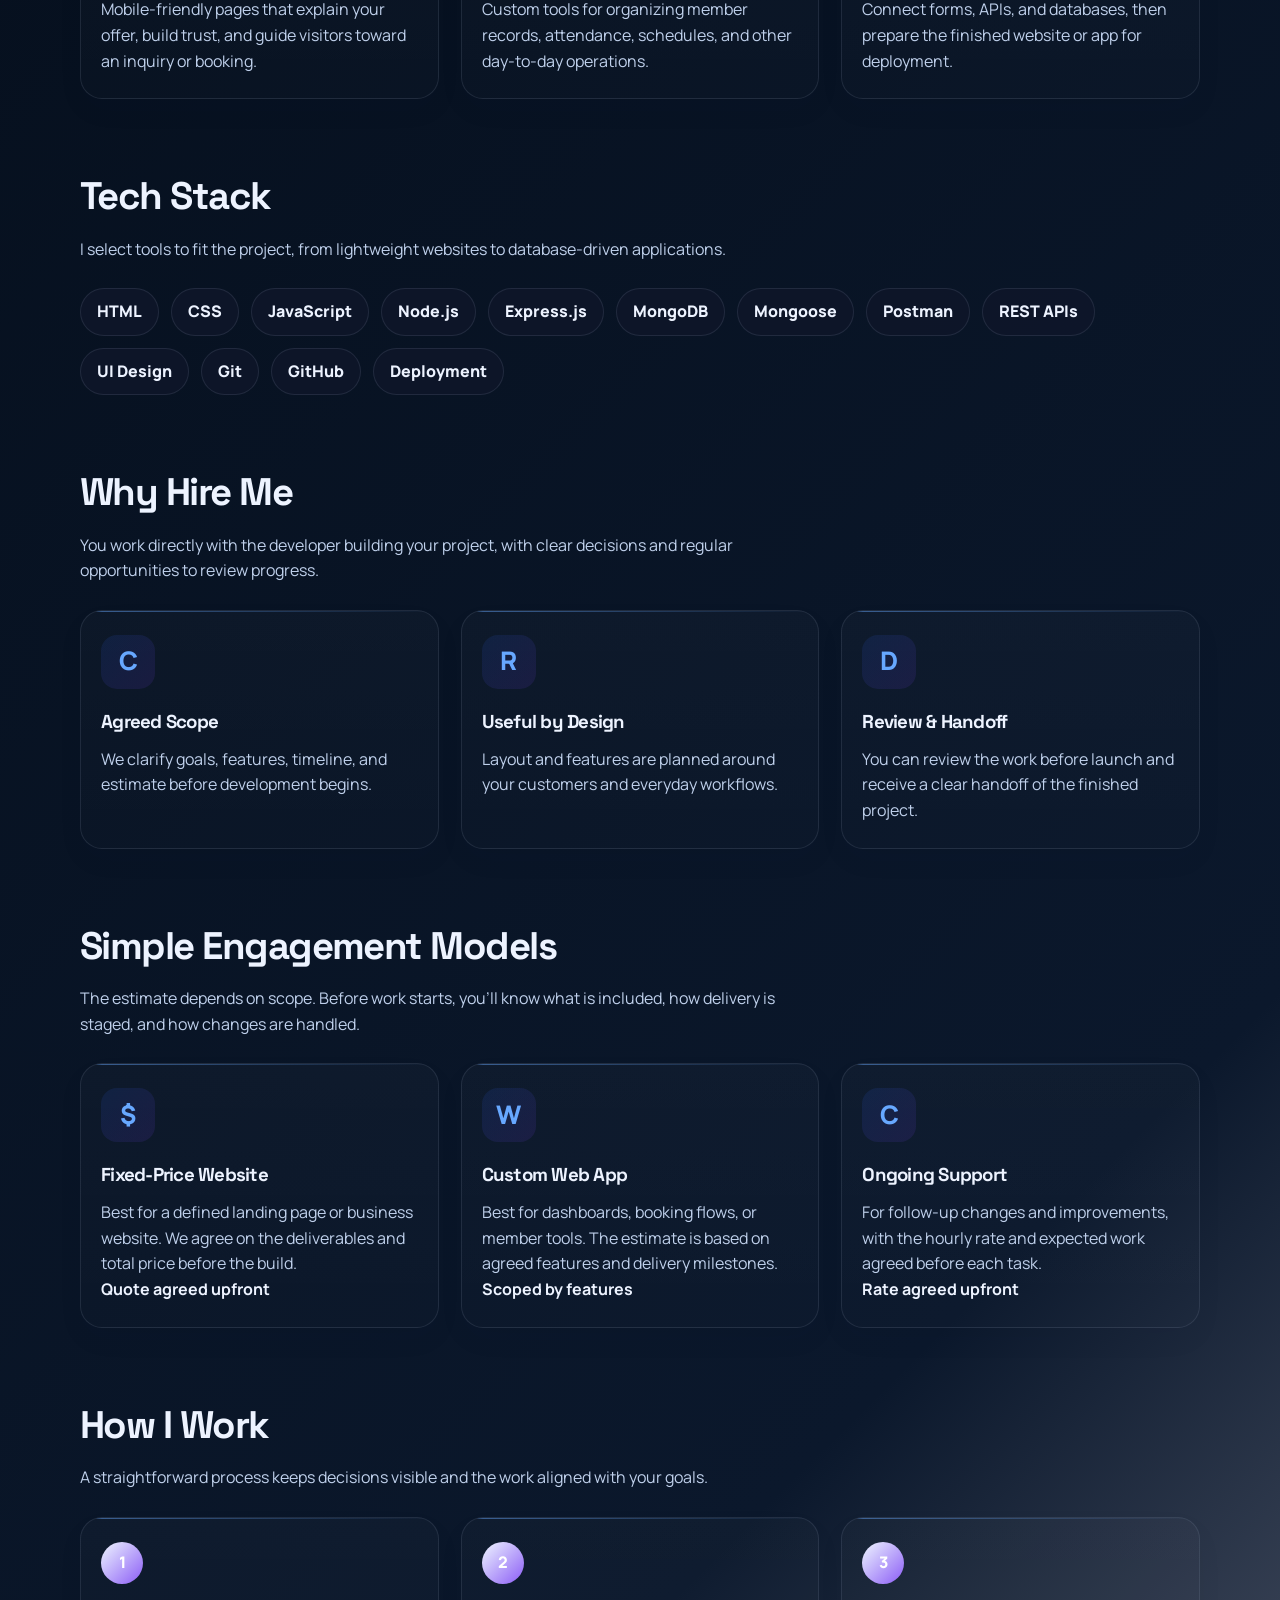
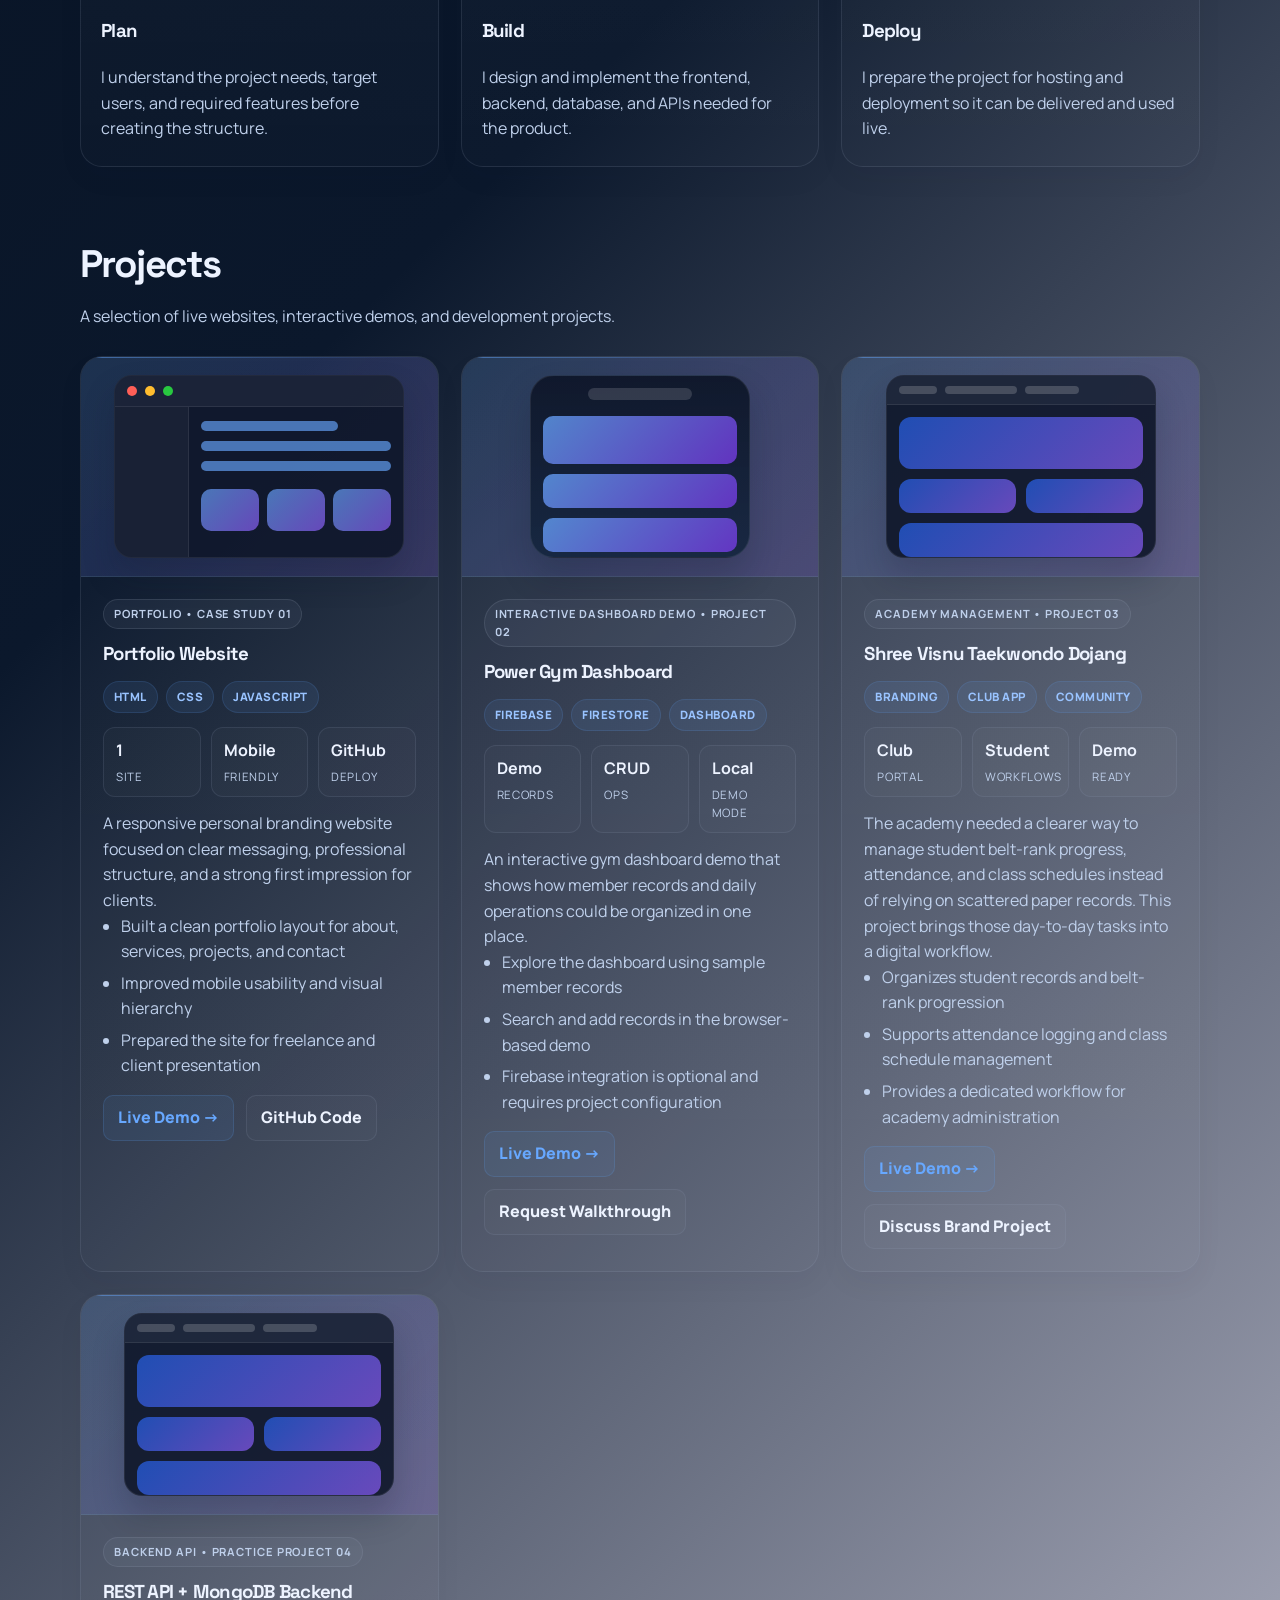
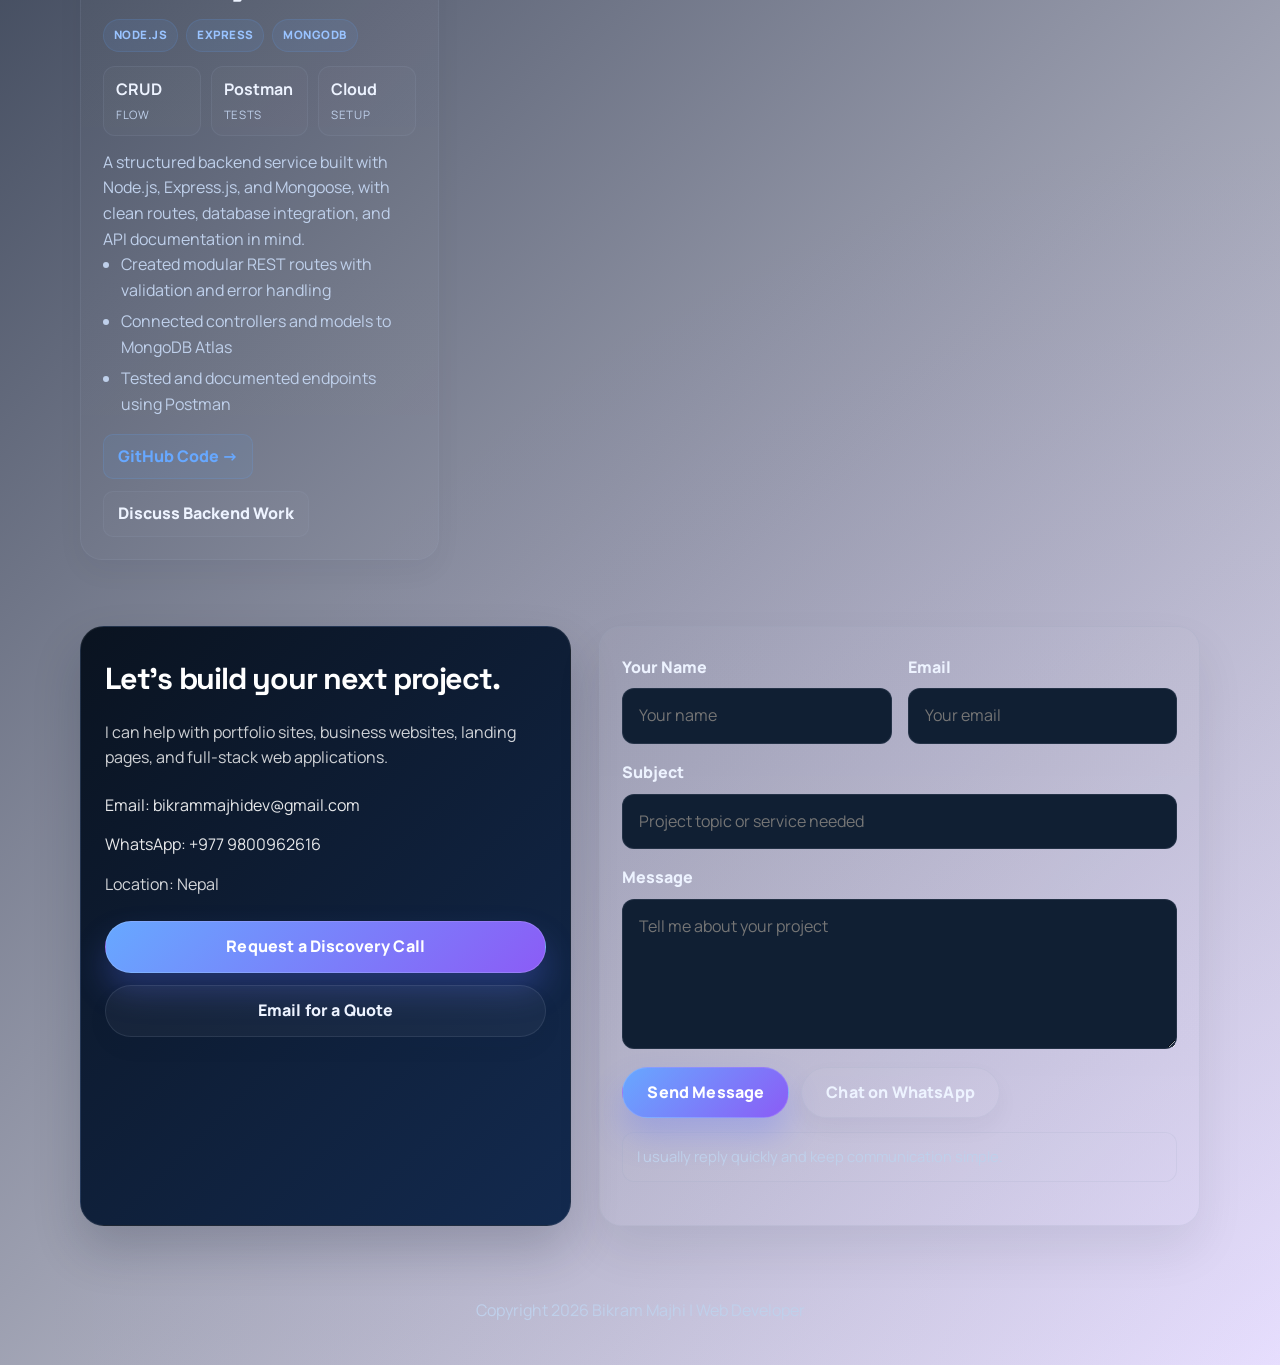
==== commit a277f618: "Polish client-facing portfolio copy Co-authored-by: Copilot <223556219+Copilot@users.noreply.github." ====
--- a/index.html
+++ b/index.html
@@ -3,7 +3,7 @@
   <head>
     <meta charset="UTF-8" />
     <meta name="viewport" content="width=device-width, initial-scale=1.0" />
-    <title>Bikram | Full Stack Developer</title>
+    <title>Bikram Majhi | Business Websites &amp; Web Apps</title>
     <meta
       name="description"
       content="Bikram builds fast, mobile-friendly business websites and custom web applications for local businesses, academies, and organizations."
@@ -32,15 +32,16 @@
           <div>
             <span class="eyebrow">Available for freelance work</span>
             <h1>
-              I design and build <span class="highlight">full-stack</span> websites and web apps for businesses and brands.
+              Websites and web apps that make your business easier to find and run.
             </h1>
             <p class="lead">
-              I help businesses and organizations launch fast, mobile-friendly websites
-              and practical web apps for bookings, member records, and everyday operations.
+              I build mobile-friendly websites, booking experiences, and management
+              dashboards for small businesses, academies, and local organizations.
+              Clear scope, direct communication, and a useful result come first.
             </p>
 
             <div class="hero-actions">
-              <a class="btn btn-primary" href="https://wa.me/9779800962616?text=Hello%20Bikram%2C%20I%20want%20to%20book%20a%20discovery%20call." target="_blank" rel="noreferrer">Book a Call</a>
+              <a class="btn btn-primary" href="https://wa.me/9779800962616?text=Hello%20Bikram%2C%20I%27d%20like%20to%20discuss%20a%20project%20and%20schedule%20a%20call." target="_blank" rel="noreferrer">Request a Discovery Call</a>
               <a class="btn btn-secondary" href="#projects">View Work</a>
             </div>
             <p class="hero-email">
@@ -49,16 +50,16 @@
 
             <div class="mini-stats">
               <div>
-                <strong>Full</strong>
-                <span>Stack training</span>
+                <strong>Mobile</strong>
+                <span>Friendly layouts</span>
               </div>
               <div>
-                <strong>8+</strong>
-                <span>Core technologies</span>
+                <strong>Useful</strong>
+                <span>Business workflows</span>
               </div>
               <div>
-                <strong>100%</strong>
-                <span>Responsive builds</span>
+                <strong>Direct</strong>
+                <span>Developer communication</span>
               </div>
             </div>
           </div>
@@ -67,7 +68,7 @@
             <div class="profile-box">
               <img src="myphoto.jpg" alt="Bikram profile photo" />
               <h3>Bikram</h3>
-              <p class="role">Full Stack Developer • UI Designer</p>
+              <p class="role">Web Developer • Business Websites &amp; Apps</p>
               <div class="profile-badges">
                 <span>Frontend</span>
                 <span>Backend</span>
@@ -86,36 +87,36 @@
           <div class="section-header">
             <h2>About Me</h2>
             <p>
-              I build complete websites and web applications from scratch,
-              combining clean user interfaces with reliable backend logic, APIs,
-              and deployment. My focus is on polished design, useful functionality,
-              and professional results that help businesses stand out online.
+              I work with clients to turn a business need into a clear, easy-to-use
+              website or web application. From the first conversation to launch, I
+              focus on practical features, responsive design, and a handoff you can
+              understand and maintain.
             </p>
           </div>
 
           <div class="grid-3">
             <article class="card">
-              <div class="card-icon">G</div>
-              <h3>Goal</h3>
-              <p>
-                To become a professional full-stack developer and designer creating
-                modern digital products for clients and businesses worldwide.
-              </p>
-            </article>
-            <article class="card">
-              <div class="card-icon">S</div>
-              <h3>Skills</h3>
-              <p>
-                HTML, CSS, JavaScript, Node.js, Express.js, MongoDB, Mongoose,
-                Postman, REST APIs, UI design, deployment, and hosting.
-              </p>
-            </article>
-            <article class="card">
-              <div class="card-icon">V</div>
-              <h3>Vision</h3>
-              <p>
-                I want to help businesses launch better websites and web experiences
-                that are scalable, modern, and easy for users to trust.
+              <div class="card-icon">W</div>
+              <h3>Websites that explain</h3>
+              <p>
+                Present your services clearly, answer visitors' questions, and make
+                it easy for the right customers to contact you.
+              </p>
+            </article>
+            <article class="card">
+              <div class="card-icon">O</div>
+              <h3>Tools for daily work</h3>
+              <p>
+                Organize bookings, members, schedules, or records with a workflow
+                shaped around how your team works.
+              </p>
+            </article>
+            <article class="card">
+              <div class="card-icon">P</div>
+              <h3>Practical delivery</h3>
+              <p>
+                Agree on the goals and scope first, then build, review, and prepare
+                the project for launch together.
               </p>
             </article>
           </div>
@@ -128,34 +129,34 @@
           <div class="section-header">
             <h2>Services</h2>
             <p>
-              I offer both frontend and backend development support for modern and
-              professional web projects.
+              Choose a focused website or a custom workflow, with the right features
+              for your goals and budget.
             </p>
           </div>
 
           <div class="grid-3">
             <article class="card">
               <div class="card-icon">F</div>
-              <h3>Frontend Development</h3>
-              <p>
-                Responsive landing pages, portfolio sites, and clean interface design
-                built to look premium and perform smoothly across devices.
+              <h3>Landing &amp; Business Websites</h3>
+              <p>
+                Mobile-friendly pages that explain your offer, build trust, and guide
+                visitors toward an inquiry or booking.
               </p>
             </article>
             <article class="card">
               <div class="card-icon">B</div>
-              <h3>Backend Development</h3>
-              <p>
-                Server-side logic, REST APIs, database connections, authentication
-                flow, and business logic implementation for real products.
+              <h3>Business Dashboards</h3>
+              <p>
+                Custom tools for organizing member records, attendance, schedules,
+                and other day-to-day operations.
               </p>
             </article>
             <article class="card">
               <div class="card-icon">P</div>
-              <h3>Full Project Setup</h3>
-              <p>
-                Project architecture, API testing, database handling, deployment,
-                and complete full-stack delivery from idea to launch.
+              <h3>Integrations &amp; Launch</h3>
+              <p>
+                Connect forms, APIs, and databases, then prepare the finished website
+                or app for deployment.
               </p>
             </article>
           </div>
@@ -168,8 +169,8 @@
           <div class="section-header">
             <h2>Tech Stack</h2>
             <p>
-              My course and practice covered both frontend and backend tools needed to
-              build complete working websites and web apps.
+              I select tools to fit the project, from lightweight websites to
+              database-driven applications.
             </p>
           </div>
 
@@ -197,30 +198,31 @@
           <div class="section-header">
             <h2>Why Hire Me</h2>
             <p>
-              I combine sharp design thinking, practical coding skills, and a business-ready approach to build websites that feel premium and perform well.
+              You work directly with the developer building your project, with clear
+              decisions and regular opportunities to review progress.
             </p>
           </div>
 
           <div class="grid-3">
             <article class="card">
               <div class="card-icon">C</div>
-              <h3>Clear Communication</h3>
-              <p>
-                I keep the process simple, transparent, and organized from the first message to final launch.
+              <h3>Agreed Scope</h3>
+              <p>
+                We clarify goals, features, timeline, and estimate before development begins.
               </p>
             </article>
             <article class="card">
               <div class="card-icon">R</div>
-              <h3>Responsive Builds</h3>
-              <p>
-                Every page is designed to look polished on desktop, tablet, and mobile without sacrificing quality.
+              <h3>Useful by Design</h3>
+              <p>
+                Layout and features are planned around your customers and everyday workflows.
               </p>
             </article>
             <article class="card">
               <div class="card-icon">D</div>
-              <h3>Deployment Ready</h3>
-              <p>
-                I can build, test, and prepare projects for live hosting so your website is ready to go public.
+              <h3>Review &amp; Handoff</h3>
+              <p>
+                You can review the work before launch and receive a clear handoff of the finished project.
               </p>
             </article>
           </div>
@@ -232,34 +234,34 @@
           <div class="section-header">
             <h2>Simple Engagement Models</h2>
             <p>
-              Flexible project pricing for businesses that need a fast launch, a polished redesign, or a custom internal dashboard.
+              The estimate depends on scope. Before work starts, you’ll know what is included, how delivery is staged, and how changes are handled.
             </p>
           </div>
 
           <div class="grid-3">
             <article class="card">
               <div class="card-icon">$</div>
-              <h3>Starter Website</h3>
-              <p>
-                Fixed-price landing pages and business websites for service businesses, schools, and local brands needing a modern online presence.
-              </p>
-              <strong>From $250</strong>
+              <h3>Fixed-Price Website</h3>
+              <p>
+                Best for a defined landing page or business website. We agree on the deliverables and total price before the build.
+              </p>
+              <strong>Quote agreed upfront</strong>
             </article>
             <article class="card">
               <div class="card-icon">W</div>
               <h3>Custom Web App</h3>
               <p>
-                Dashboard systems, booking flows, member management, and database-driven business tools designed around daily operations.
-              </p>
-              <strong>Project-based</strong>
+                Best for dashboards, booking flows, or member tools. The estimate is based on agreed features and delivery milestones.
+              </p>
+              <strong>Scoped by features</strong>
             </article>
             <article class="card">
               <div class="card-icon">C</div>
               <h3>Ongoing Support</h3>
               <p>
-                Hourly design and development support for updates, hosting, and feature improvements after launch.
-              </p>
-              <strong>Hourly or retainer</strong>
+                For follow-up changes and improvements, with the hourly rate and expected work agreed before each task.
+              </p>
+              <strong>Rate agreed upfront</strong>
             </article>
           </div>
         </div>
@@ -271,8 +273,7 @@
           <div class="section-header">
             <h2>How I Work</h2>
             <p>
-              I follow a simple process to turn an idea into a complete,
-              functioning website or application.
+              A straightforward process keeps decisions visible and the work aligned with your goals.
             </p>
           </div>
 
@@ -311,7 +312,7 @@
           <div class="section-header">
             <h2>Projects</h2>
             <p>
-              Real full-stack applications, product concepts, and backend systems built from scratch.
+              A selection of live websites, interactive demos, and development projects.
             </p>
           </div>
 
@@ -353,8 +354,8 @@
                     <span>Site</span>
                   </div>
                   <div class="project-stat">
-                    <strong>100%</strong>
-                    <span>Responsive</span>
+                    <strong>Mobile</strong>
+                    <span>Friendly</span>
                   </div>
                   <div class="project-stat">
                     <strong>GitHub</strong>
@@ -407,7 +408,7 @@
                 </div>
               </div>
               <div class="project-body">
-                <span class="project-label">Full-Stack App • Case Study 02</span>
+                <span class="project-label">Interactive Dashboard Demo • Project 02</span>
                 <h3>Power Gym Dashboard</h3>
                 <div class="project-meta">
                   <span>Firebase</span>
@@ -416,26 +417,26 @@
                 </div>
                 <div class="project-stat-row">
                   <div class="project-stat">
-                    <strong>Real</strong>
-                    <span>Data</span>
+                    <strong>Demo</strong>
+                    <span>Records</span>
                   </div>
                   <div class="project-stat">
                     <strong>CRUD</strong>
                     <span>Ops</span>
                   </div>
                   <div class="project-stat">
-                    <strong>Cloud</strong>
-                    <span>Ready</span>
+                    <strong>Local</strong>
+                    <span>Demo mode</span>
                   </div>
                 </div>
                 <p>
-                  A cloud-backed member management dashboard designed for gym operations,
-                  attendance tracking, and data-driven daily workflows.
+                  An interactive gym dashboard demo that shows how member records and
+                  daily operations could be organized in one place.
                 </p>
                 <ul class="project-features">
-                  <li>Built a mobile-friendly dashboard for staff and member operations</li>
-                  <li>Structured the app around CRUD, search, and workflow clarity</li>
-                  <li>Prepared for free Firebase deployment with a public live URL</li>
+                  <li>Explore the dashboard using sample member records</li>
+                  <li>Search and add records in the browser-based demo</li>
+                  <li>Firebase integration is optional and requires project configuration</li>
                 </ul>
                 <div class="project-links">
                   <a
@@ -468,7 +469,7 @@
                 </div>
               </div>
               <div class="project-body">
-                <span class="project-label">Real-World Brand • Case Study 03</span>
+                <span class="project-label">Academy Management • Project 03</span>
                 <h3>Shree Visnu Taekwondo Dojang</h3>
                 <div class="project-meta">
                   <span>Branding</span>
@@ -481,8 +482,8 @@
                     <span>Portal</span>
                   </div>
                   <div class="project-stat">
-                    <strong>Real</strong>
-                    <span>Brand</span>
+                    <strong>Student</strong>
+                    <span>Workflows</span>
                   </div>
                   <div class="project-stat">
                     <strong>Demo</strong>
@@ -530,7 +531,7 @@
                 </div>
               </div>
               <div class="project-body">
-                <span class="project-label">Backend API • Case Study 03</span>
+                <span class="project-label">Backend API • Practice Project 04</span>
                 <h3>REST API + MongoDB Backend</h3>
                 <div class="project-meta">
                   <span>Node.js</span>
@@ -572,51 +573,6 @@
         </div>
       </section>
 
-      <!-- ===== Testimonials section ===== -->
-      <section>
-        <div class="container">
-          <div class="section-header">
-            <h2>Client Feedback</h2>
-            <p>
-              Clients value professionalism, clarity, and websites that work well and look polished.
-            </p>
-          </div>
-
-          <div class="testimonial-grid">
-            <article class="testimonial">
-              <p class="quote">"The design is modern, clean, and gives my brand a strong professional identity."</p>
-              <div class="client">
-                <div class="avatar">A</div>
-                <div>
-                  <strong>Alex</strong>
-                  <span>Freelancer</span>
-                </div>
-              </div>
-            </article>
-            <article class="testimonial">
-              <p class="quote">"The website feels strong and easy to use. It clearly communicates what I offer."</p>
-              <div class="client">
-                <div class="avatar">S</div>
-                <div>
-                  <strong>Sara</strong>
-                  <span>Business Owner</span>
-                </div>
-              </div>
-            </article>
-            <article class="testimonial">
-              <p class="quote">"The project feel is premium and professional, with a real focus on user experience."</p>
-              <div class="client">
-                <div class="avatar">R</div>
-                <div>
-                  <strong>Rahul</strong>
-                  <span>Creative Professional</span>
-                </div>
-              </div>
-            </article>
-          </div>
-        </div>
-      </section>
-
       <!-- ===== Contact section ===== -->
       <section id="contact">
         <div class="container contact-wrap">
@@ -628,11 +584,11 @@
             </p>
             <ul class="contact-list">
               <li><a href="mailto:bikrammajhidev@gmail.com">Email: bikrammajhidev@gmail.com</a></li>
-              <li><a href="https://wa.me/9779800962616?text=Hello%20Bikram%2C%20I%20want%20to%20book%20a%20discovery%20call." target="_blank" rel="noreferrer">WhatsApp: +977 9800962616</a></li>
+              <li><a href="https://wa.me/9779800962616?text=Hello%20Bikram%2C%20I%27d%20like%20to%20discuss%20a%20project%20and%20schedule%20a%20call." target="_blank" rel="noreferrer">WhatsApp: +977 9800962616</a></li>
               <li>Location: Nepal</li>
             </ul>
             <div class="contact-actions stacked">
-              <a class="btn btn-primary" href="https://wa.me/9779800962616?text=Hello%20Bikram%2C%20I%20want%20to%20book%20a%20discovery%20call." target="_blank" rel="noreferrer">Book a Discovery Call</a>
+              <a class="btn btn-primary" href="https://wa.me/9779800962616?text=Hello%20Bikram%2C%20I%27d%20like%20to%20discuss%20a%20project%20and%20schedule%20a%20call." target="_blank" rel="noreferrer">Request a Discovery Call</a>
               <a class="btn btn-secondary" href="mailto:bikrammajhidev@gmail.com">Email for a Quote</a>
             </div>
           </aside>
@@ -678,7 +634,7 @@
     </main>
 
     <footer>
-      <div class="container">@ 2025 Bikram | Full Stack Web Developer</div>
+      <div class="container">Copyright 2026 Bikram Majhi | Web Developer</div>
     </footer>
 
     <script src="script.js" defer></script>
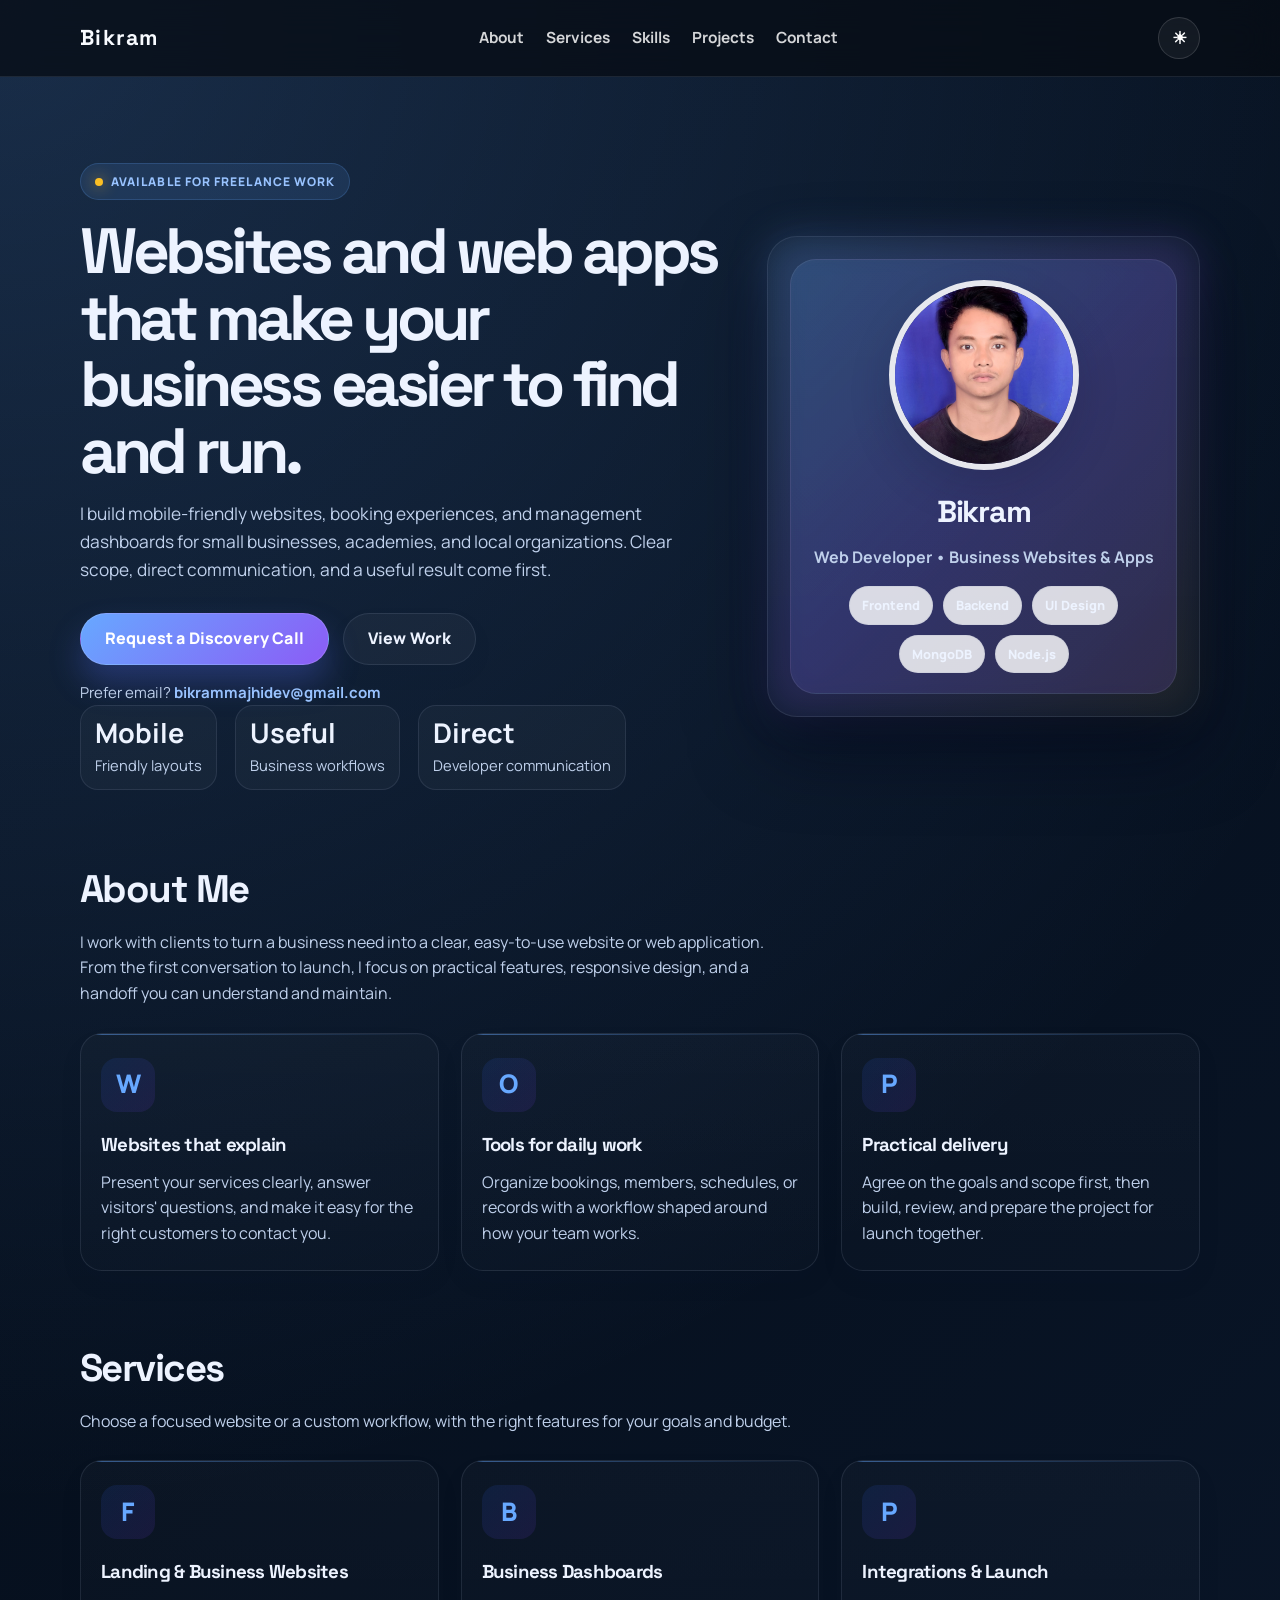
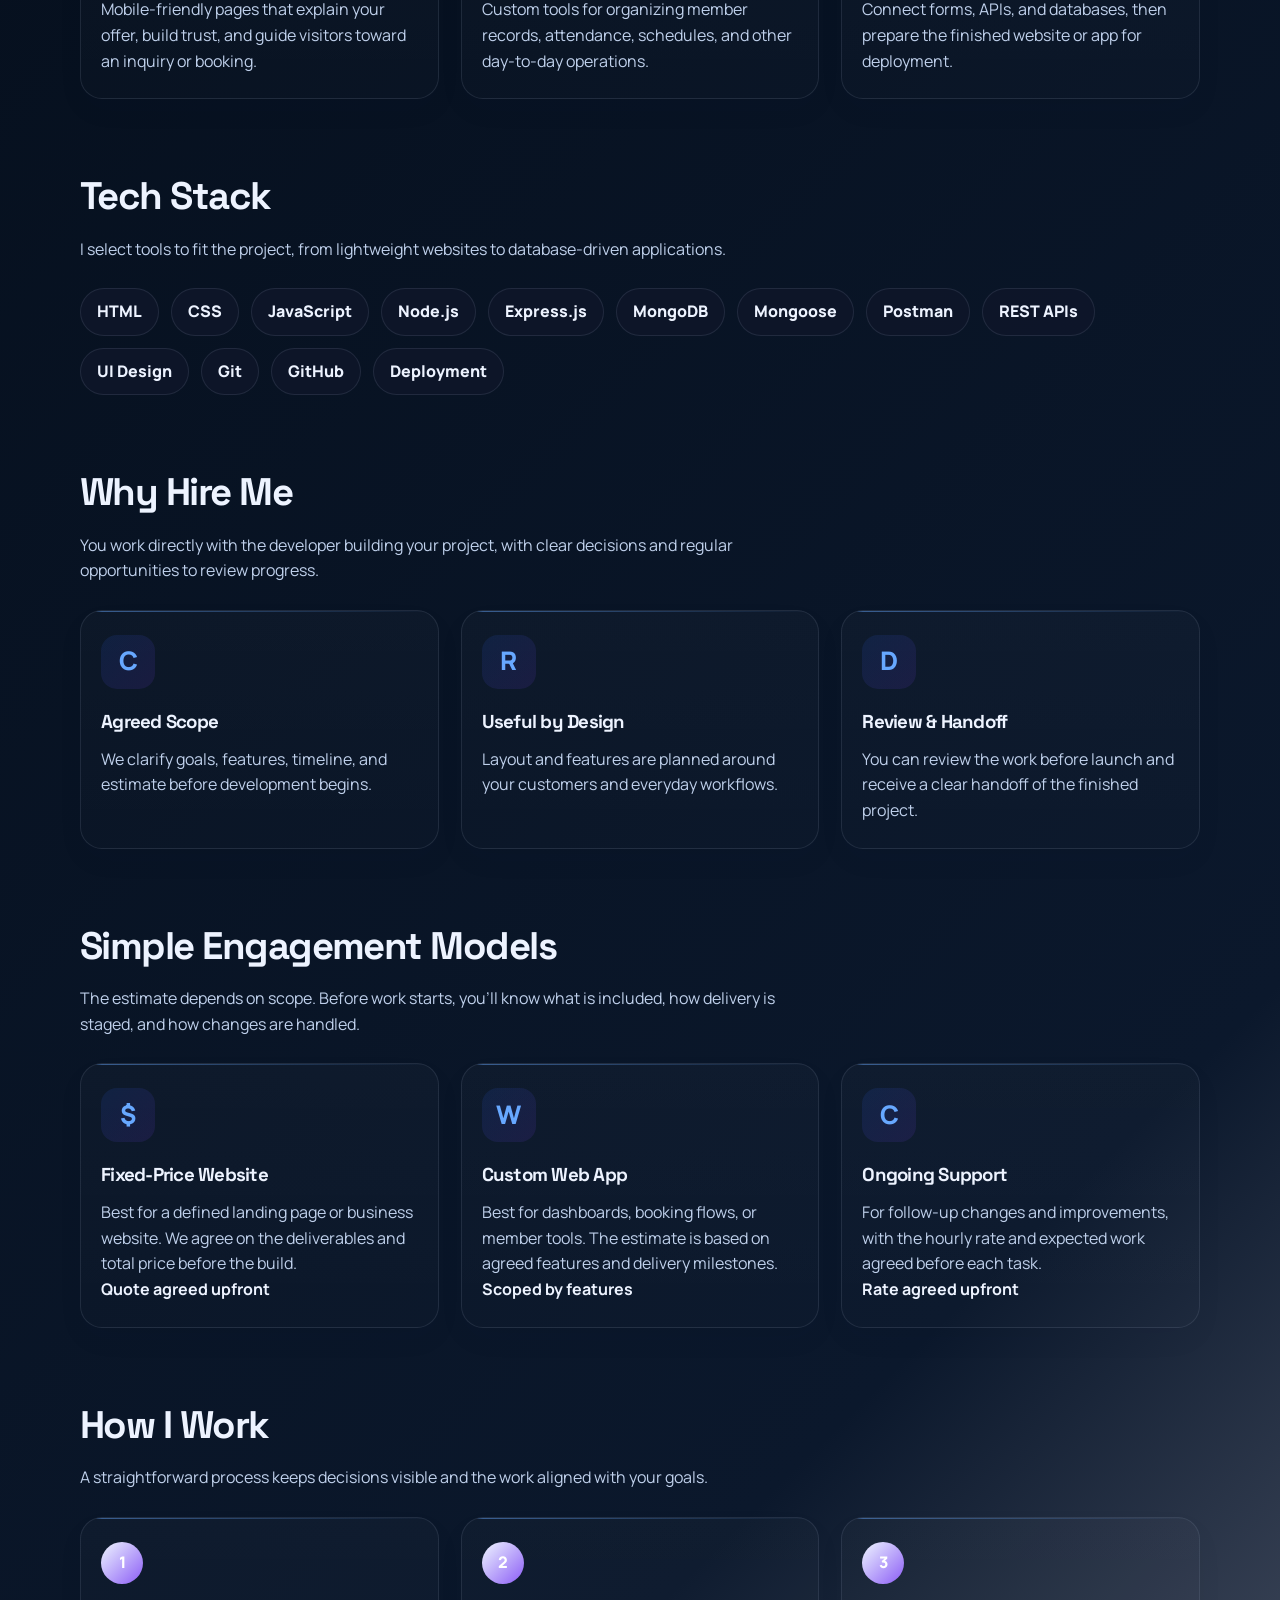
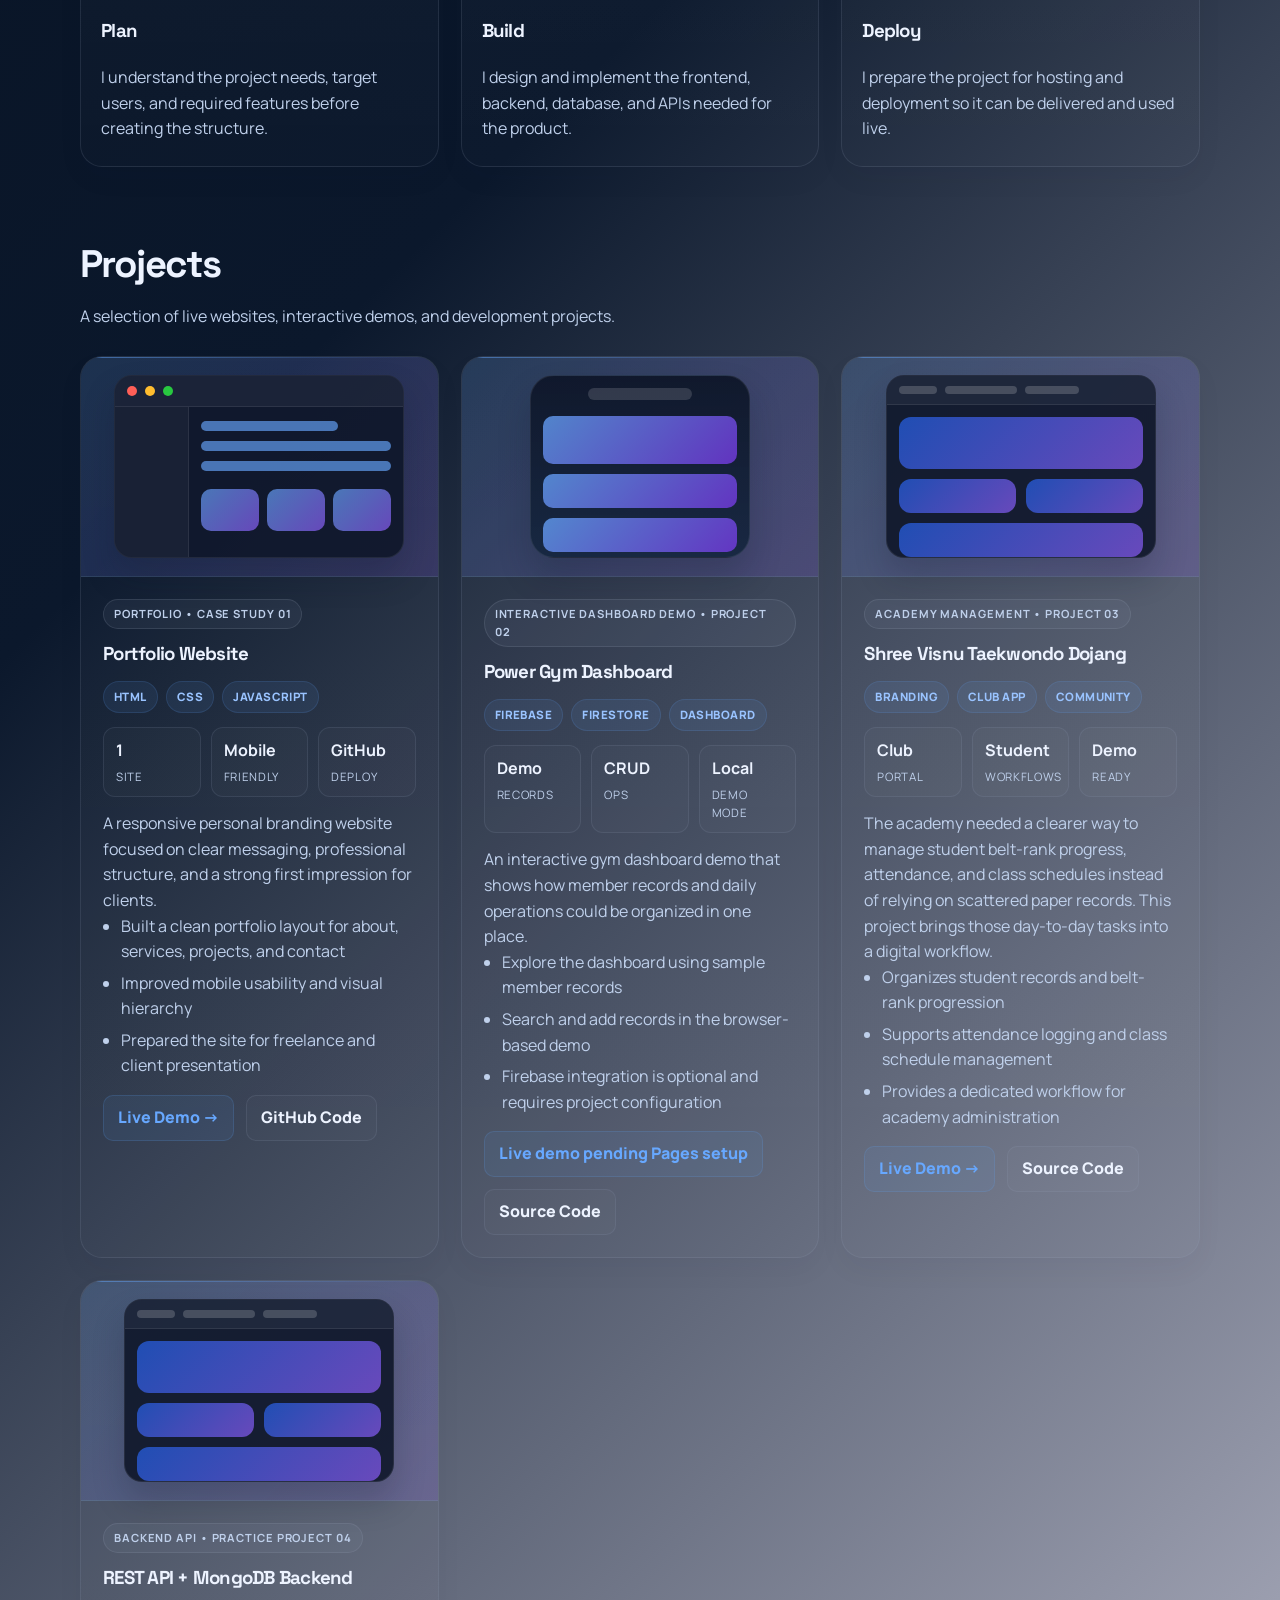
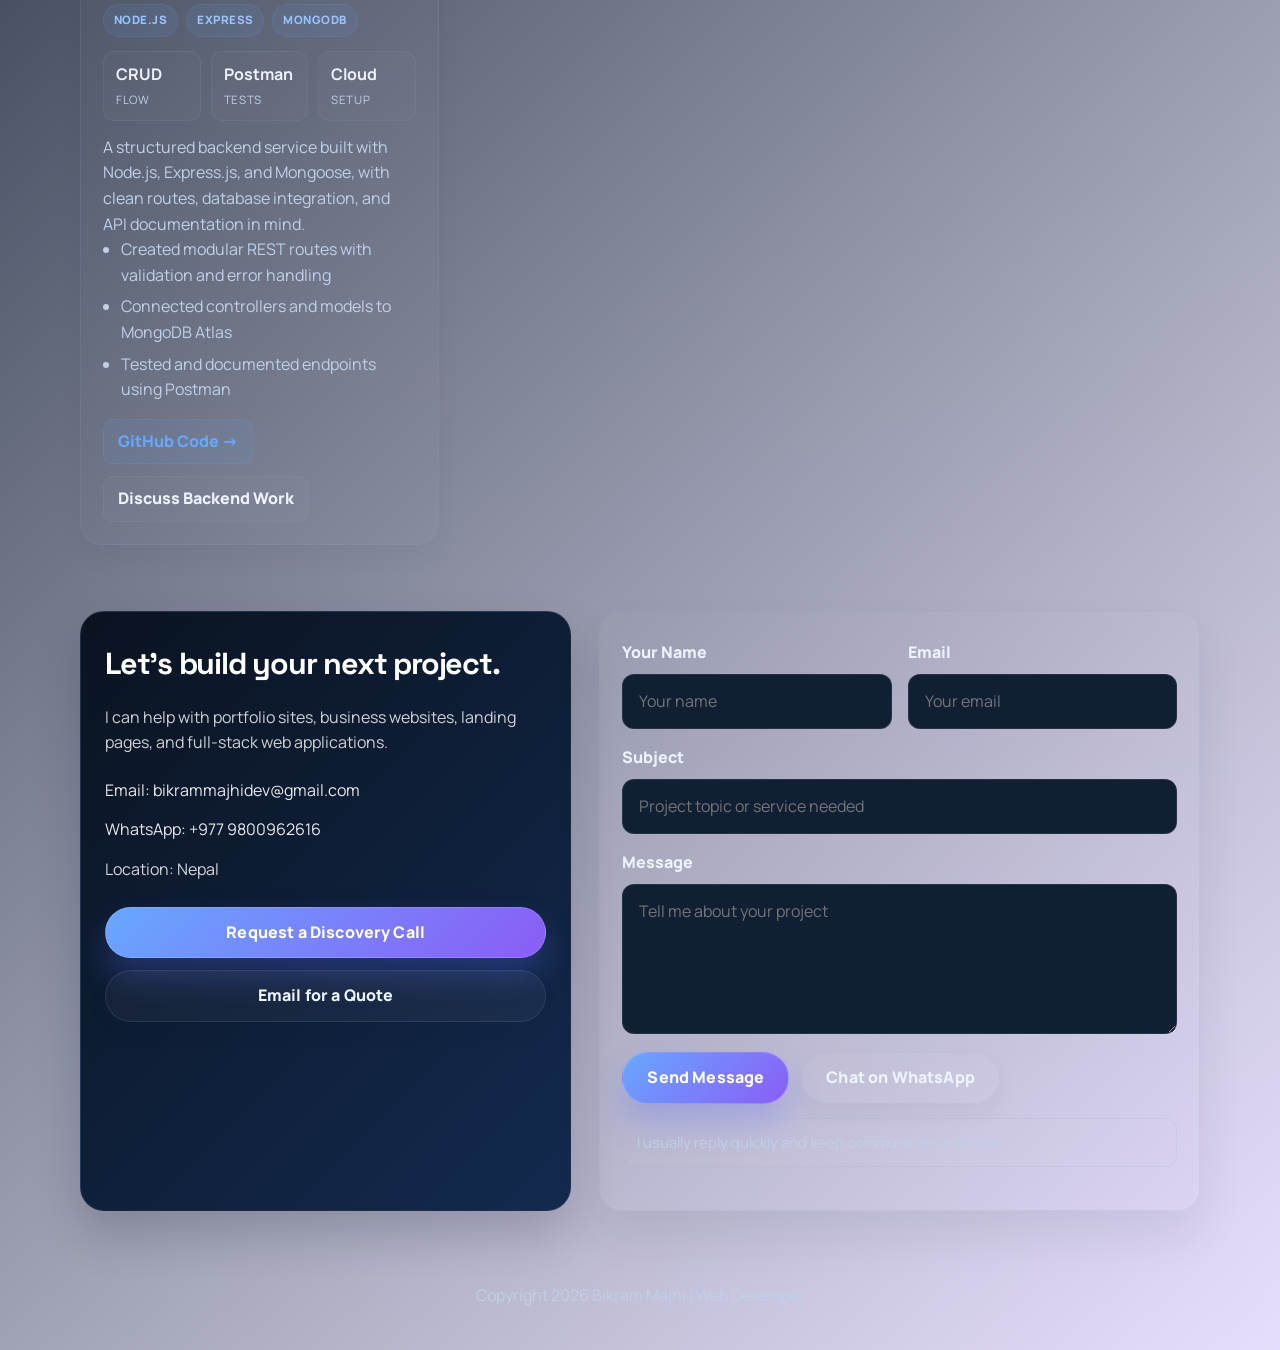
==== commit ff522743: "Move demos into standalone repositories Co-authored-by: Copilot <223556219+Copilot@users.noreply.git" ====
--- a/index.html
+++ b/index.html
@@ -439,15 +439,15 @@
                   <li>Firebase integration is optional and requires project configuration</li>
                 </ul>
                 <div class="project-links">
+                  <span class="project-link" aria-disabled="true">Live demo pending Pages setup</span>
                   <a
-                    class="project-link"
-                    href="https://unitebikram-rgb.github.io/Bikram-portfolio/power-gym/"
+                    class="project-link secondary"
+                    href="https://github.com/unitebikram-rgb/power-gym"
                     target="_blank"
                     rel="noreferrer"
                   >
-                    Live Demo →
+                    Source Code
                   </a>
-                  <a class="project-link secondary" href="#contact">Request Walkthrough</a>
                 </div>
               </div>
             </article>
@@ -503,13 +503,20 @@
                 <div class="project-links">
                   <a
                     class="project-link"
-                    href="https://unitebikram-rgb.github.io/Bikram-portfolio/shree-visnu-dojang/"
+                    href="https://shree-visnu-taekwondo-dojang.web.app/"
                     target="_blank"
                     rel="noreferrer"
                   >
                     Live Demo →
                   </a>
-                  <a class="project-link secondary" href="#contact">Discuss Brand Project</a>
+                  <a
+                    class="project-link secondary"
+                    href="https://github.com/unitebikram-rgb/shree-visnu-taekwondo-dojang"
+                    target="_blank"
+                    rel="noreferrer"
+                  >
+                    Source Code
+                  </a>
                 </div>
               </div>
             </article>
